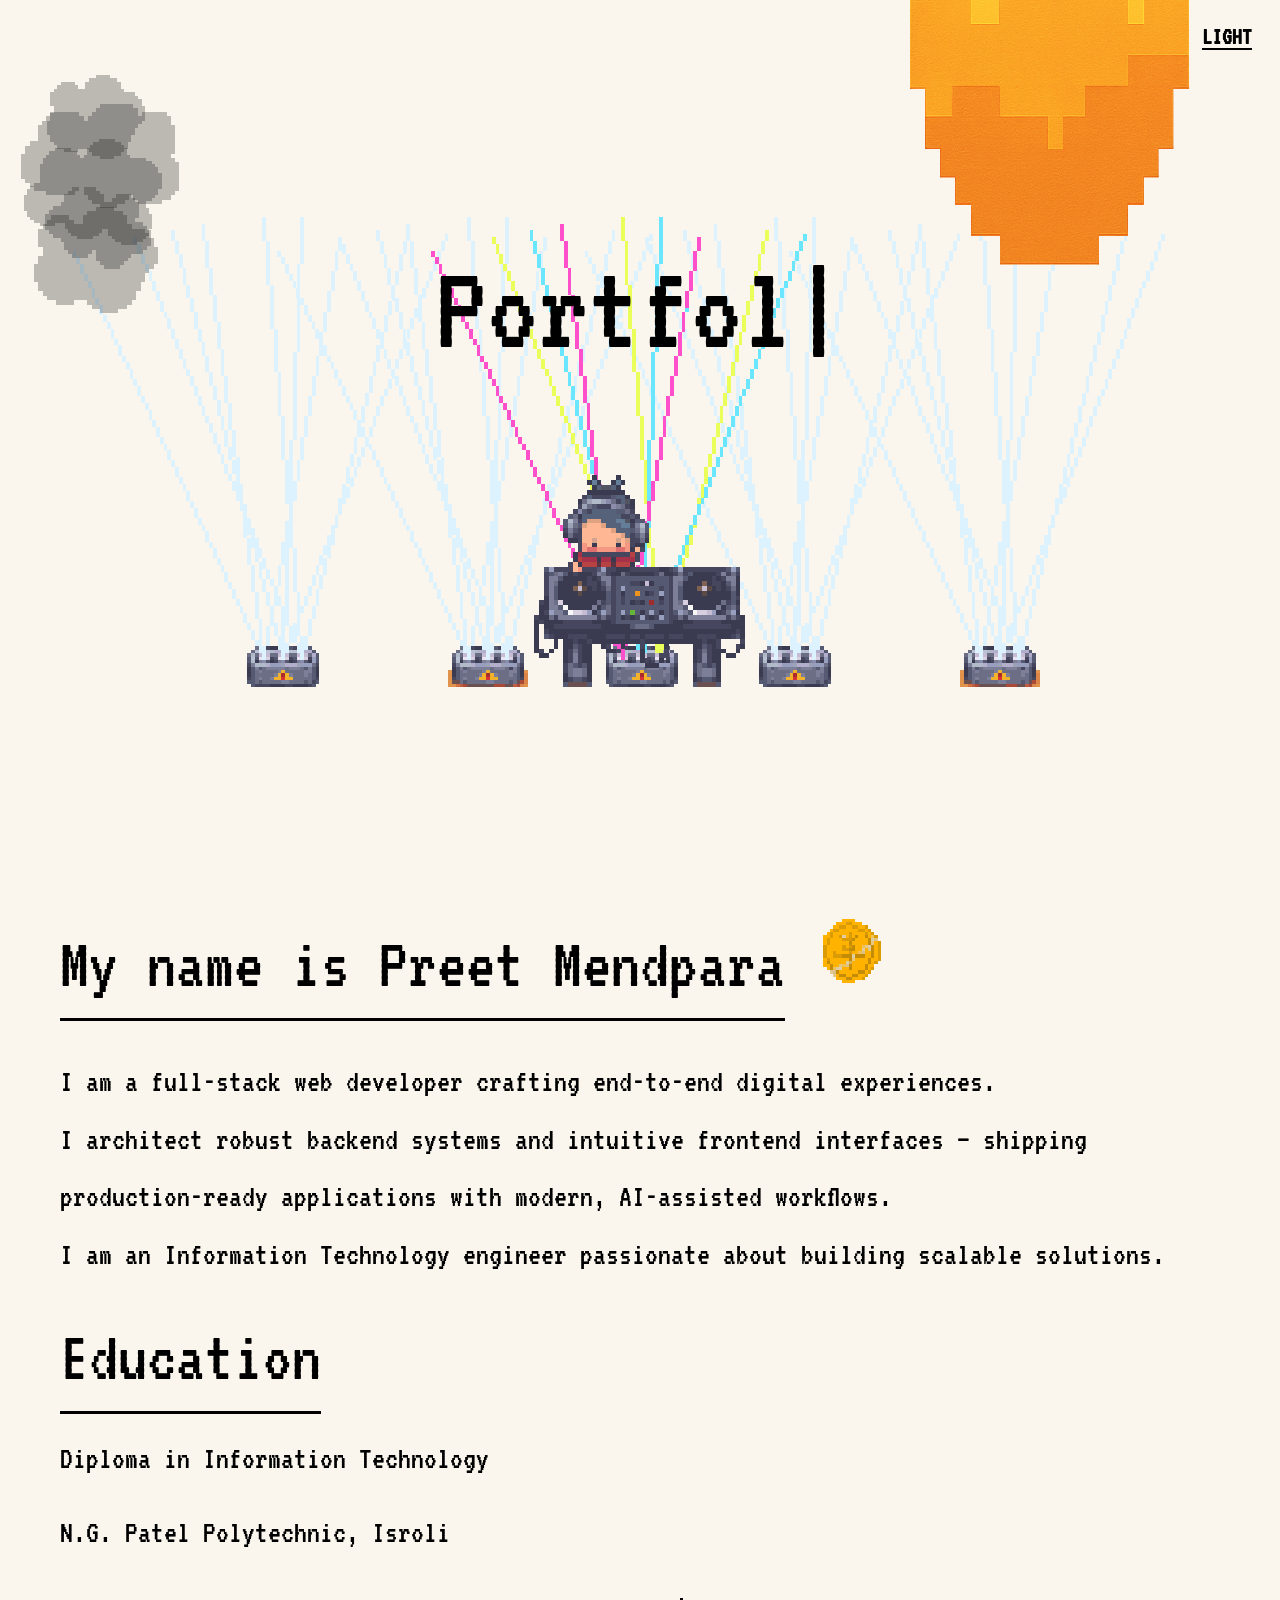
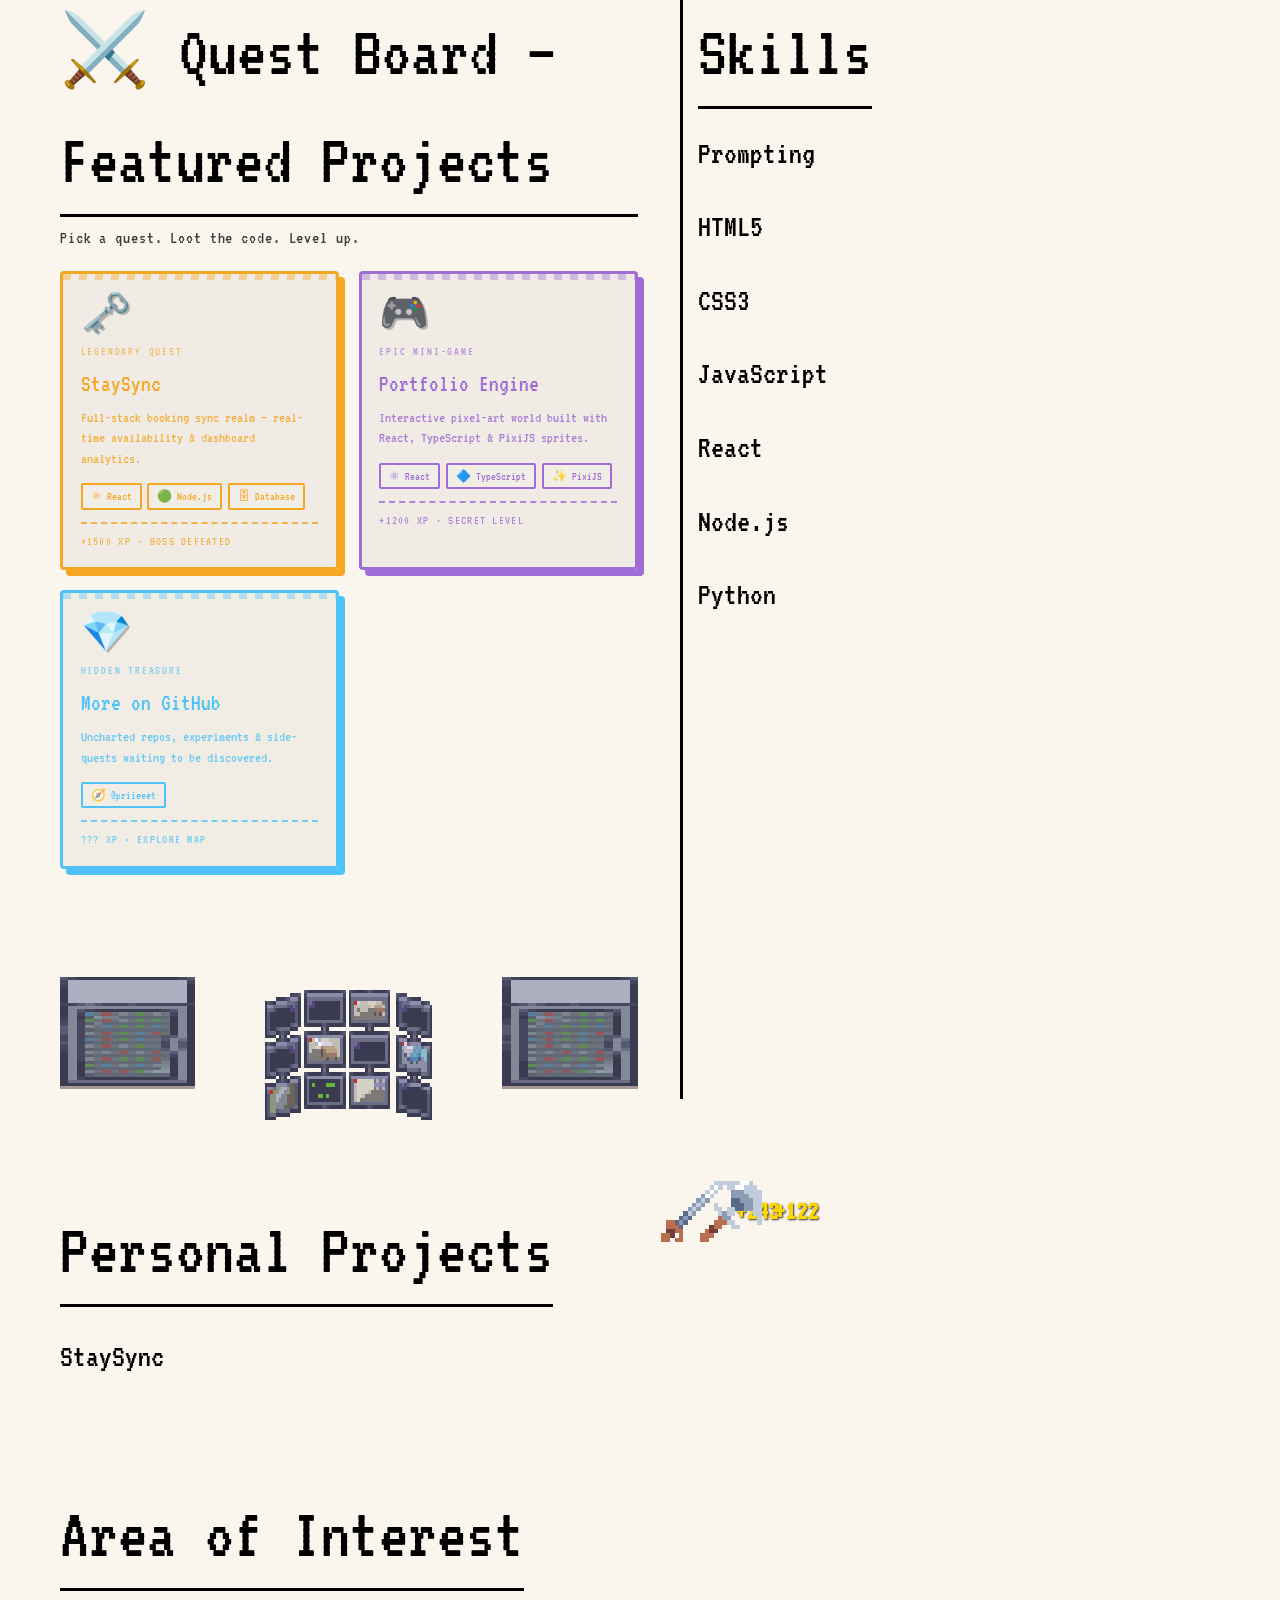
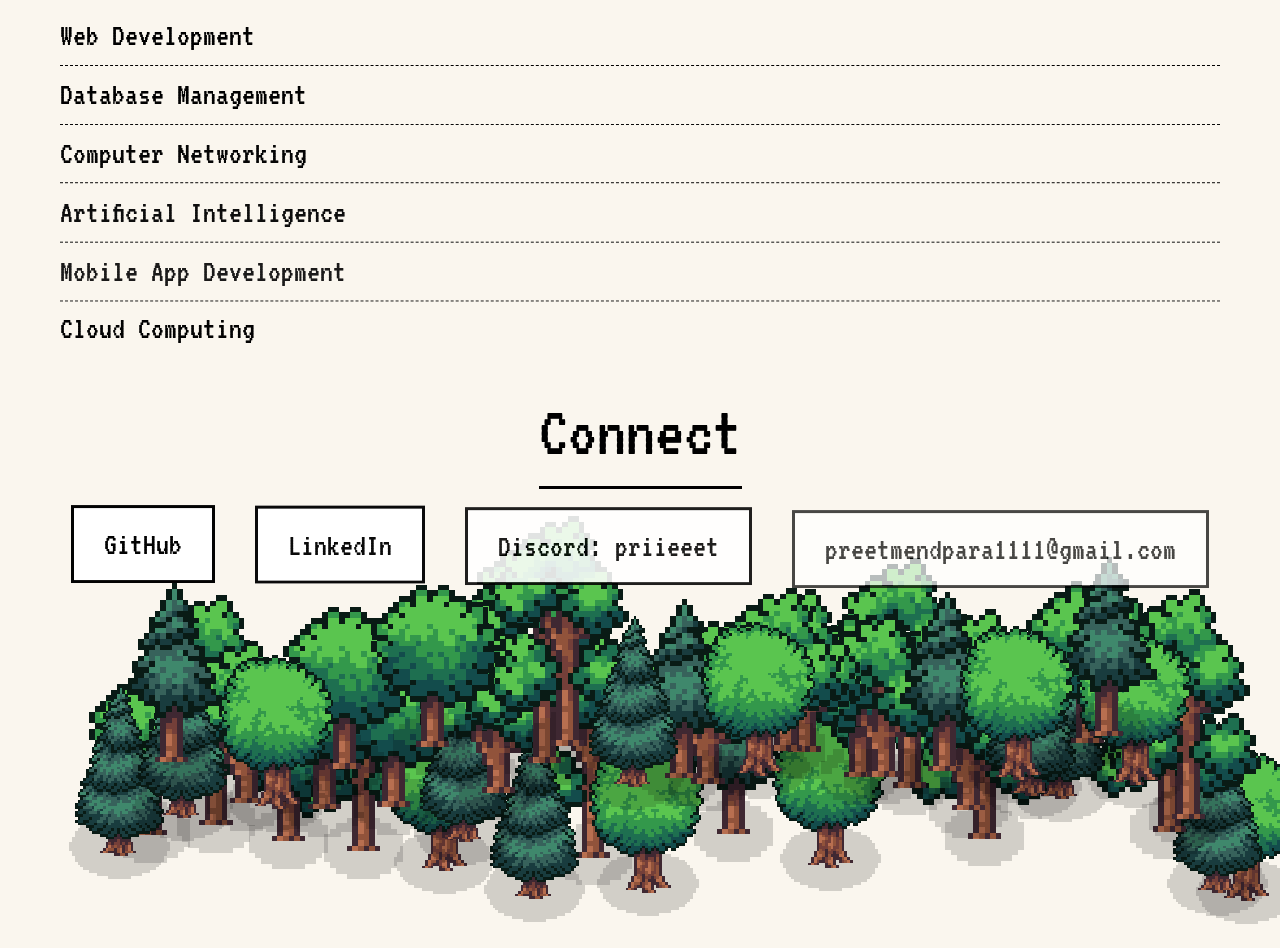
==== public/index.html @ 76cdbc07 "Restructure: move deployed site into public/, add README and .gitignore Site files move to public/ s" ====
<!doctype html>
<html lang="en">
  <head>
    <meta charset="UTF-8" />
    <meta name="viewport" content="width=device-width, initial-scale=1.0" />
    <!-- Google Tag Manager -->
    <script>(function(w,d,s,l,i){w[l]=w[l]||[];w[l].push({'gtm.start':
    new Date().getTime(),event:'gtm.js'});var f=d.getElementsByTagName(s)[0],
    j=d.createElement(s),dl=l!='dataLayer'?'&l='+l:'';j.async=true;j.src=
    'https://www.googletagmanager.com/gtm.js?id='+i+dl;f.parentNode.insertBefore(j,f);
    })(window,document,'script','dataLayer','GTM-T278LCZX');</script>
    <!-- End Google Tag Manager -->
    <link rel="icon" href="/favicon.ico" sizes="any" />
    <link rel="icon" type="image/png" sizes="32x32" href="/favicon-32x32.png" />
    <link rel="icon" type="image/png" sizes="16x16" href="/favicon-16x16.png" />
    <link rel="apple-touch-icon" href="/apple-touch-icon.png" />
    <link rel="manifest" href="/site.webmanifest" />
    <meta name="theme-color" content="#0d0d10" />
    <title>Preet Mendpara — Portfolio</title>
    <meta name="description" content="Portfolio of Preet Mendpara — full-stack developer and Information Technology engineer." />
    <meta property="og:title" content="Preet Mendpara — Portfolio" />
    <meta property="og:description" content="Portfolio of Preet Mendpara — full-stack developer and Information Technology engineer." />
    <meta property="og:type" content="website" />
    <meta property="og:site_name" content="Preet Mendpara" />
    <meta property="og:url" content="https://preetmendpara.qzz.io/" />
    <meta name="twitter:card" content="summary_large_image" />
    <link rel="canonical" href="https://preetmendpara.qzz.io/" />
    <script type="application/ld+json">
    {
      "@context": "https://schema.org",
      "@type": "Person",
      "name": "Preet Mendpara",
      "url": "https://preetmendpara.qzz.io/",
      "jobTitle": "Full-Stack Developer",
      "description": "Portfolio of Preet Mendpara — full-stack developer and Information Technology engineer."
    }
    </script>
    <script type="module" crossorigin src="./assets/spa-index-BbxwJ9Tg.js"></script>
    <link rel="modulepreload" crossorigin href="./assets/Geometry-foVdG5LD.js">
    <link rel="modulepreload" crossorigin href="./assets/GCManagedHash-CzOFRGLV.js">
    <link rel="modulepreload" crossorigin href="./assets/Filter-B21CjRwF.js">
    <link rel="modulepreload" crossorigin href="./assets/RenderTargetSystem-B2AzJXBv.js">
    <link rel="modulepreload" crossorigin href="./assets/canvasUtils-BE_f9GGP.js">
    <link rel="stylesheet" crossorigin href="./assets/spa-index-B8fO9AKc.css">
    <link rel="stylesheet" href="/overrides.css?v=2">
    <script defer src="/gsap.min.js"></script>
    <script defer src="/ScrollTrigger.min.js"></script>
    <script defer src="/enhancements.js?v=1"></script>
  </head>
  <body>
    <!-- Google Tag Manager (noscript) -->
    <noscript><iframe src="https://www.googletagmanager.com/ns.html?id=GTM-T278LCZX"
    height="0" width="0" style="display:none;visibility:hidden"></iframe></noscript>
    <!-- End Google Tag Manager (noscript) -->
    <div id="root"></div>
  </body>
</html>
---- public/assets/spa-index-B8fO9AKc.css ----
*{box-sizing:border-box;margin:0;padding:0}html{scroll-behavior:smooth}:root{--bg-color:white;--text-color:black;--scale-factor:clamp(6px, min(1vw, 1.5vh), 16px);--base-size:calc(16 * var(--scale-factor))}[data-theme=dark]{--bg-color:black;--text-color:white}body{background-color:var(--bg-color);color:var(--text-color);-webkit-font-smoothing:antialiased;-moz-osx-font-smoothing:grayscale;-webkit-user-select:none;user-select:none;font-family:VT323,monospace;transition:background-color .3s,color .3s}.selectable{-webkit-user-select:text;user-select:text}.theme-container{width:calc(36 * var(--scale-factor));height:calc(36 * var(--scale-factor));z-index:1000;position:absolute;top:0;right:0;overflow:hidden}.theme-sprite-container{width:calc(36 * var(--scale-factor));height:calc(36 * var(--scale-factor));position:relative;overflow:hidden}.theme-sprite{width:calc(72 * var(--scale-factor));height:calc(72 * var(--scale-factor));top:calc(-36 * var(--scale-factor));image-rendering:pixelated;image-rendering:-moz-crisp-edges;image-rendering:crisp-edges;pointer-events:none;position:absolute;left:0}.theme-text-button{color:var(--text-color);text-underline-offset:4px;cursor:pointer;text-transform:uppercase;background:0 0;border:none;padding:5px 10px;font-family:VT323,monospace;font-size:1.5rem;font-weight:700;text-decoration:underline;position:absolute;top:20%;left:80%;transform:translate(-50%,-50%)}.App{min-height:100vh}.fade-section{opacity:0;transition:opacity 1.2s,transform 1.2s;transform:translateY(20px)}.fade-section.visible{opacity:1;transform:translateY(0)}.about-header{align-items:center;gap:1rem;margin-bottom:1rem;display:flex}.about-header h2{margin-bottom:0}.coin-animation{transform:translateY(calc(-2 * var(--scale-factor)));flex-shrink:0;display:inline-block}.coin-sprite{width:calc(8 * var(--scale-factor));height:calc(8 * var(--scale-factor));image-rendering:pixelated;image-rendering:-moz-crisp-edges;image-rendering:crisp-edges}.hero-section{flex-direction:column;justify-content:center;align-items:center;min-height:100vh;display:flex;position:relative;overflow:hidden}.clouds-container{pointer-events:none;z-index:1001;width:100%;height:30vh;position:absolute;top:0;left:0}.cloud{position:absolute}.cloud.from-left{animation:linear infinite floatCloudLeft}.cloud.from-right{animation:linear infinite floatCloudRight}@keyframes floatCloudLeft{0%{left:-200px}to{left:calc(100% + 200px)}}@keyframes floatCloudRight{0%{right:-200px}to{right:calc(100% + 200px)}}.cloud-sprite{width:calc(15 * var(--scale-factor));opacity:.7;height:auto;image-rendering:pixelated;image-rendering:-moz-crisp-edges;image-rendering:crisp-edges}[data-theme=dark] .cloud-sprite{opacity:.9}.birds-container{pointer-events:none;z-index:1000;width:100%;height:15vh;position:absolute;top:0;left:0}.bird{width:calc(4.8 * var(--scale-factor));height:calc(4.8 * var(--scale-factor));image-rendering:pixelated;image-rendering:-moz-crisp-edges;image-rendering:crisp-edges;animation-fill-mode:forwards;position:absolute}.bird.from-left{animation:linear forwards flyBirdLeft}.bird.from-right{animation:linear forwards flyBirdRight}.bird.hovering{animation:linear hoverBird!important}@keyframes flyBirdLeft{0%{left:-60px}to{left:calc(100% + 60px)}}@keyframes flyBirdRight{0%{left:calc(100% + 60px)}to{left:-60px}}@keyframes hoverBird{0%{left:-60px}40%{left:45%}60%{left:45%}to{left:calc(100% + 60px)}}h1{text-align:center;z-index:2;min-height:1.2em;padding:0 20px;font-size:clamp(3rem,10vw,10rem);font-weight:400;position:relative}.cursor{font-weight:400;animation:1s infinite blink;display:inline-block}@keyframes blink{0%,50%{opacity:1}51%,to{opacity:0}}.loading-dots{animation:1.5s ease-in-out infinite pulse;display:inline-block}@keyframes pulse{50%{opacity:.5}}@media (width<=768px){h1{font-size:clamp(2.5rem,12vw,6rem)}}@media (width<=480px){h1{font-size:clamp(2rem,15vw,4rem)}}.content-container{justify-content:space-between;width:100%;padding:10px 60px;display:flex}.about-section{text-align:left;flex:0 55%;padding-right:30px;position:relative}.about-section.standalone{width:100%;padding:10px 60px;position:relative}.about-section.standalone:after{display:none}.about-section:after{content:"";background-color:currentColor;width:3px;height:100%;position:absolute;top:0;right:-15px}.about-section h2{border-bottom:3px solid;margin-bottom:1rem;padding-bottom:0;font-size:clamp(3rem,6vw,4.5rem);font-weight:400;display:inline-block}.about-section p{margin-bottom:1rem;font-size:clamp(1.5rem,3vw,2rem);line-height:1.8}.about-section p:last-child{margin-bottom:0}.about-content{align-items:flex-start;gap:.5rem;display:flex}.about-text{flex:1}.skills-section{text-align:left;flex:0 50%;padding-left:30px}.skills-section h2{border-bottom:3px solid;margin-bottom:1rem;padding-bottom:0;font-size:clamp(3rem,6vw,4.5rem);font-weight:400;display:inline-block}.skills-section ul{padding:0;list-style:none}.skills-section li{margin-bottom:1rem;font-size:clamp(1.5rem,3vw,2rem);line-height:1.8}.education-section{text-align:left;width:100%;padding:10px 60px}.education-section h2{border-bottom:3px solid;margin-bottom:1rem;padding-bottom:0;font-size:clamp(3rem,6vw,4.5rem);font-weight:400;display:inline-block}.education-section ul{padding:0;list-style:none}.education-section li{margin-bottom:1rem;font-size:clamp(1.5rem,3vw,2rem);line-height:1.8}.experience-section{text-align:left;flex:0 55%;padding-right:30px;position:relative}.experience-section:after{content:"";background-color:currentColor;width:3px;height:100%;position:absolute;top:0;right:-15px}.experience-section h2{border-bottom:3px solid;margin-bottom:1rem;padding-bottom:0;font-size:clamp(3rem,6vw,4.5rem);font-weight:400;display:inline-block}.experience-section ul{padding:0;list-style:none}.experience-section li{margin-bottom:1rem;font-size:clamp(1.5rem,3vw,2rem);line-height:1.8}.projects-section{text-align:left;width:100%;padding:10px 60px}.projects-section.professional-work{z-index:1;padding-top:10px;position:relative}.projects-section h2{border-bottom:3px solid;margin-bottom:1rem;padding-bottom:0;font-size:clamp(3rem,6vw,4.5rem);font-weight:400;display:inline-block}.projects-header{flex-wrap:nowrap;align-items:baseline;gap:2rem;margin-bottom:1rem;display:flex}.projects-header h2{white-space:nowrap;flex-shrink:0;margin-bottom:0}.floating-exp-container{width:calc(15 * var(--scale-factor));height:calc(12 * var(--scale-factor));transform:translateY(calc(-2 * var(--scale-factor)));flex-shrink:1;position:relative}.floating-exp-item{pointer-events:none;align-items:center;gap:.5rem;animation:2s ease-out floatUp;display:flex;position:absolute}@keyframes floatUp{0%{opacity:1;transform:translateY(0)}to{opacity:0;transform:translateY(calc(-8 * var(--scale-factor)))}}.exp-sprite{width:calc(5.5 * var(--scale-factor));height:calc(5.5 * var(--scale-factor));image-rendering:pixelated;image-rendering:-moz-crisp-edges;image-rendering:crisp-edges}.exp-value{font-size:calc(2.2 * var(--scale-factor));color:gold;text-shadow:1px 1px 2px #000c;font-weight:700}.projects-section ul{padding:0;list-style:none}.projects-section li{border-bottom:1px dashed;margin-bottom:0;padding:0;font-size:clamp(1.5rem,3vw,2rem);line-height:1.8;position:relative;overflow:hidden}.projects-section li a,.projects-section li .no-link{color:inherit;z-index:1;width:100%;padding:.3rem 35px .3rem 0;text-decoration:none;transition:all .3s;display:block;position:relative}.projects-section li a .project-text{z-index:2;position:relative}.projects-section li a .char,.projects-section li .no-link .char{color:inherit;transition:color .15s;transition-delay:var(--unhover-delay);display:inline-block}.projects-section li:has(a):before{content:"";z-index:0;background-color:#000;width:100%;height:100%;transition:left .3s;position:absolute;top:0;left:-100%}.projects-section li:has(a):hover:before{left:0}.projects-section li:has(a):hover a .char{color:#fff;transition-delay:var(--hover-delay)}.projects-section li .no-link{cursor:default;opacity:.8;font-size:inherit}.projects-section li .no-link .project-text,.projects-section li .no-link .project-text .char{font-size:inherit}.projects-section li:after{content:">";opacity:0;pointer-events:none;z-index:3;transition:opacity .2s,right .2s;position:absolute;top:50%;right:0;transform:translateY(-50%)}.projects-section li:has(a):hover:after{opacity:1;color:#fff;transition-delay:.3s;right:10px}.projects-section li:last-child{border-bottom:none}[data-theme=dark] .projects-section li:has(a):before{background-color:#fff}[data-theme=dark] .projects-section li:has(a):hover a .char{color:#000;transition-delay:var(--hover-delay)}[data-theme=dark] .projects-section li:has(a):hover:after{color:#000;transition-delay:.3s}.connect-section{text-align:center;width:100%;padding:10px 60px 160px;position:relative}.connect-section>h2,.connect-section>.connect-links{z-index:1;position:relative}.connect-section h2{border-bottom:3px solid;margin-bottom:1rem;padding-bottom:0;font-size:clamp(3rem,6vw,4.5rem);font-weight:400;display:inline-block}.connect-links{flex-wrap:wrap;justify-content:center;gap:40px;display:flex}.connect-link{color:inherit;background:var(--bg-color);z-index:1;border:3px solid;padding:12px 30px;font-size:clamp(1.5rem,3vw,2rem);font-weight:500;text-decoration:none;transition:all .3s;display:inline-block;position:relative;overflow:hidden}.connect-link span{z-index:2;transition:color .3s;position:relative}.connect-link:before{content:"";z-index:-1;background-color:currentColor;width:100%;height:100%;transition:top .3s;position:absolute;top:100%;left:0}.connect-link:hover:before{top:0}.connect-link:hover{transform:translateY(-2px);box-shadow:0 5px 15px #0000004d}[data-theme=light] .connect-link:hover span{color:#fff}[data-theme=dark] .connect-link:hover span{color:#000}[data-theme=dark] .connect-link:hover{box-shadow:0 5px 15px #fff3}[data-theme=dark] .about-section,[data-theme=dark] .skills-section,[data-theme=dark] .education-section,[data-theme=dark] .experience-section,[data-theme=dark] .projects-section,[data-theme=dark] .connect-section{color:#fff}.worms-section{width:100%;height:70px;margin:0;position:relative;overflow:hidden}.worms-container{width:100%;height:100%;position:absolute;top:0;left:0}.worm{width:calc(6.4 * var(--scale-factor));height:calc(6.4 * var(--scale-factor));image-rendering:pixelated;image-rendering:-moz-crisp-edges;image-rendering:crisp-edges;animation-fill-mode:forwards;position:absolute;bottom:0}.worm.from-left{animation:linear forwards crawlWormLeft}.worm.from-right{animation:linear forwards crawlWormRight}@keyframes crawlWormLeft{0%{left:calc(-10 * var(--scale-factor))}to{left:calc(100% + 10 * var(--scale-factor))}}@keyframes crawlWormRight{0%{left:calc(100% + 10 * var(--scale-factor))}to{left:calc(-10 * var(--scale-factor))}}.servers-container{justify-content:center;align-items:flex-end;gap:4rem;width:100%;height:150px;margin-top:5rem;display:flex;position:relative}.server{width:calc(12 * var(--scale-factor));height:calc(12 * var(--scale-factor));image-rendering:pixelated;image-rendering:-moz-crisp-edges;image-rendering:crisp-edges}.server-center{width:calc(14 * var(--scale-factor));height:calc(14 * var(--scale-factor));margin-bottom:calc(-2 * var(--scale-factor))}.forest-container{bottom:calc(-16 * var(--scale-factor));width:100%;height:calc(50 * var(--scale-factor));pointer-events:none;z-index:0;position:absolute;left:0;overflow:hidden}.forest-tree{width:calc(14 * var(--scale-factor));height:auto;image-rendering:pixelated;image-rendering:-moz-crisp-edges;image-rendering:crisp-edges;transform-origin:bottom;animation:4s ease-in-out infinite sway;position:absolute;bottom:0}@keyframes sway{0%,to{transform:rotate(-1deg) translateX(0) var(--tree-scale)}50%{transform:rotate(1deg) translateX(2px) var(--tree-scale)}}.modal-overlay{z-index:1000;background-color:#000000d9;justify-content:center;align-items:center;display:flex;position:fixed;inset:0}.modal-content{background-color:var(--bg-color);border:3px solid var(--text-color);max-width:90vw;max-height:90vh;animation:.3s slideIn;position:relative;box-shadow:8px 8px #0006}[data-theme=dark] .modal-content{box-shadow:8px 8px #ffffff1a}@keyframes slideIn{0%{opacity:0;transform:translateY(-30px)}to{opacity:1;transform:translateY(0)}}.modal-header{border-bottom:3px solid var(--text-color);justify-content:space-between;align-items:center;padding:10px 14px;display:flex}.modal-title{font-family:VT323,monospace;font-size:clamp(1rem,2.5vw,1.5rem);font-weight:400}.modal-close{border:2px solid var(--text-color);cursor:pointer;color:var(--text-color);background:0 0;padding:4px 10px;font-family:VT323,monospace;font-size:clamp(.8rem,1.5vw,1rem);line-height:1;transition:all .2s}.modal-close:hover{background-color:var(--text-color);color:var(--bg-color)}.video-container{width:80vw;max-width:1000px;height:45vw;max-height:562px;position:relative}.video-container iframe,.video-container video{border:none;width:100%;height:100%;display:block}.trailer-video{object-fit:contain;background-color:#000}.modal-footer{border-top:3px solid var(--text-color);align-items:center;gap:16px;padding:10px 14px;display:flex}.modal-link{color:var(--text-color);border:2px solid var(--text-color);padding:4px 14px;font-family:VT323,monospace;font-size:clamp(.85rem,1.5vw,1rem);text-decoration:none;transition:all .2s}.modal-link:hover{background-color:var(--text-color);color:var(--bg-color)}.game-modal-content{flex-direction:column;max-width:90vw;max-height:90vh;display:flex}.game-container{aspect-ratio:16/9;background-color:#242424;width:70vw;max-width:900px;max-height:70vh;position:relative}.game-container:fullscreen{width:100vw;max-width:none;height:100vh;max-height:none}.game-iframe{background-color:#242424;border:none;width:100%;height:100%;display:block}.fullscreen-btn{cursor:pointer;background:0 0;margin-left:auto;font-family:VT323,monospace}@media (width<=768px){.game-container{width:88vw;max-width:none}}@media (width<=480px){.game-container{aspect-ratio:4/3;width:92vw}}@media (width<=968px){:root{--scale-factor:clamp(5px, min(1vw, 1.5vh), 12px)}.theme-text-button{padding:4px 8px;font-size:1.2rem}.floating-exp-container{width:calc(12 * var(--scale-factor));height:calc(10 * var(--scale-factor))}.about-content{flex-direction:column;gap:2rem}.content-container{flex-direction:column;gap:40px;padding:10px 40px}.about-section,.skills-section,.experience-section{padding-left:0;padding-right:0}.about-section.standalone{padding:10px 40px}.about-section:after,.experience-section:after{display:none}.education-section,.projects-section{padding:10px 40px}.connect-section{padding:10px 40px 120px}.about-section h2,.skills-section h2,.education-section h2,.experience-section h2,.projects-section h2,.connect-section h2{margin-bottom:1rem}.connect-links{gap:20px}.servers-container{gap:2rem;margin-top:.5rem}}@media (width<=480px){.theme-text-button{padding:3px 6px;font-size:1rem}.content-container{gap:30px;padding:20px}.about-section.standalone,.education-section,.projects-section{padding:10px 20px}.connect-section{padding:10px 20px 100px}.skills-section li{margin-bottom:.8rem}.connect-links{gap:15px}.connect-link{padding:8px 16px;font-size:clamp(1.2rem,3vw,1.5rem)}.servers-container{gap:1.5rem;margin-top:0}}.dj-animation-container,.sprite-animation-container{width:100%;height:calc(22 * var(--scale-factor));justify-content:center;align-items:flex-end;display:flex;position:relative}.dj-sprite{width:calc(18 * var(--scale-factor));height:calc(18 * var(--scale-factor));bottom:calc(0 * var(--scale-factor));image-rendering:pixelated;image-rendering:-moz-crisp-edges;image-rendering:crisp-edges;z-index:2;position:absolute;left:50%;transform:translate(-50%)}.dj-laser{width:calc(38 * var(--scale-factor));height:calc(38 * var(--scale-factor));bottom:calc(0 * var(--scale-factor));image-rendering:pixelated;image-rendering:-moz-crisp-edges;image-rendering:crisp-edges;position:absolute}.laser-behind{z-index:1;left:50%;transform:translate(-50%)}.laser-near-left{transform:translateX(calc(-50% - 12 * var(--scale-factor)));left:50%}.laser-near-right{transform:translateX(calc(-50% + 12 * var(--scale-factor)));left:50%}.laser-far-left{transform:translateX(calc(-50% - 28 * var(--scale-factor)));left:50%}.laser-far-right{transform:translateX(calc(-50% + 28 * var(--scale-factor)));left:50%}@media (width<=480px){:root{--scale-factor:clamp(4px, min(1vw, 1.5vh), 8px)}.projects-header{gap:.8rem}.projects-header h2{font-size:clamp(1.8rem,5vw,2.5rem)!important}.floating-exp-container{width:calc(8 * var(--scale-factor));height:calc(6 * var(--scale-factor));transform:translateY(calc(-1 * var(--scale-factor)))}.exp-sprite{width:calc(3.2 * var(--scale-factor));height:calc(3.2 * var(--scale-factor))}.exp-value{font-size:calc(1.4 * var(--scale-factor))}.floating-exp-item{gap:.2rem}}.quest-board .quest-sub{opacity:.75;letter-spacing:.05em;margin:-.5rem 0 1.25rem;font-size:1.1rem}.quest-grid{grid-template-columns:repeat(auto-fit,minmax(260px,1fr));gap:1.25rem;margin-bottom:1.5rem;display:grid}.quest-card{color:inherit;image-rendering:pixelated;background:#0000000a;border:3px solid;border-radius:4px;padding:1.25rem 1.1rem 1rem;text-decoration:none;transition:transform .15s,box-shadow .15s;display:block;position:relative;overflow:hidden;box-shadow:6px 6px}.quest-card:before{content:"";opacity:.4;background:repeating-linear-gradient(90deg,currentColor 0 8px,#0000 8px 16px);height:6px;position:absolute;top:0;left:0;right:0}.quest-card:hover{transform:translate(-3px,-3px);box-shadow:9px 9px}.quest-card:active{transform:translate(2px,2px);box-shadow:3px 3px}.quest-icon{filter:drop-shadow(2px 2px #00000040);margin-bottom:.5rem;font-size:2.5rem;line-height:1;animation:2.4s ease-in-out infinite quest-bob}@keyframes quest-bob{0%,to{transform:translateY(0)}50%{transform:translateY(-4px)}}.quest-rarity{letter-spacing:.15em;opacity:.7;margin-bottom:.35rem;font-size:.75rem}.quest-card h3{margin:0 0 .4rem;font-size:1.5rem}.quest-card p{opacity:.85;margin:0 0 .85rem;font-size:.95rem;line-height:1.35}.quest-tags{flex-wrap:wrap;gap:.35rem;margin-bottom:.75rem;display:flex}.quest-tags span{background:#ffffff0f;border:2px solid;border-radius:2px;padding:.15rem .5rem;font-size:.75rem}.quest-xp{letter-spacing:.1em;opacity:.8;border-top:2px dashed;padding-top:.5rem;font-size:.8rem}.quest-legendary{color:#f5a623}.quest-epic{color:#a06cd5}.quest-rare{color:#4fc3f7}@font-face{font-family:VT323;font-style:normal;font-display:swap;font-weight:400;src:url(./vt323-vietnamese-400-normal-D0VnvwZ9.woff2)format("woff2"),url(./vt323-vietnamese-400-normal-D_5Q7Vcv.woff)format("woff");unicode-range:U+102-103,U+110-111,U+128-129,U+168-169,U+1A0-1A1,U+1AF-1B0,U+300-301,U+303-304,U+308-309,U+323,U+329,U+1EA0-1EF9,U+20AB}@font-face{font-family:VT323;font-style:normal;font-display:swap;font-weight:400;src:url(./vt323-latin-ext-400-normal-iUdYUaX4.woff2)format("woff2"),url(./vt323-latin-ext-400-normal-DqOq58ri.woff)format("woff");unicode-range:U+100-2BA,U+2BD-2C5,U+2C7-2CC,U+2CE-2D7,U+2DD-2FF,U+304,U+308,U+329,U+1D00-1DBF,U+1E00-1E9F,U+1EF2-1EFF,U+2020,U+20A0-20AB,U+20AD-20C0,U+2113,U+2C60-2C7F,U+A720-A7FF}@font-face{font-family:VT323;font-style:normal;font-display:swap;font-weight:400;src:url(./vt323-latin-400-normal-wDgJuOC9.woff2)format("woff2"),url(./vt323-latin-400-normal-Dqn9ZSPj.woff)format("woff");unicode-range:U+??,U+131,U+152-153,U+2BB-2BC,U+2C6,U+2DA,U+2DC,U+304,U+308,U+329,U+2000-206F,U+20AC,U+2122,U+2191,U+2193,U+2212,U+2215,U+FEFF,U+FFFD}@layer properties{@supports (((-webkit-hyphens:none)) and (not (margin-trim:inline))) or ((-moz-orient:inline) and (not (color:rgb(from red r g b)))){*,:before,:after,::backdrop{--tw-translate-x:0;--tw-translate-y:0;--tw-translate-z:0;--tw-rotate-x:initial;--tw-rotate-y:initial;--tw-rotate-z:initial;--tw-skew-x:initial;--tw-skew-y:initial;--tw-space-y-reverse:0;--tw-space-x-reverse:0;--tw-border-style:solid;--tw-leading:initial;--tw-font-weight:initial;--tw-tracking:initial;--tw-ordinal:initial;--tw-slashed-zero:initial;--tw-numeric-figure:initial;--tw-numeric-spacing:initial;--tw-numeric-fraction:initial;--tw-shadow:0 0 #0000;--tw-shadow-color:initial;--tw-shadow-alpha:100%;--tw-inset-shadow:0 0 #0000;--tw-inset-shadow-color:initial;--tw-inset-shadow-alpha:100%;--tw-ring-color:initial;--tw-ring-shadow:0 0 #0000;--tw-inset-ring-color:initial;--tw-inset-ring-shadow:0 0 #0000;--tw-ring-inset:initial;--tw-ring-offset-width:0px;--tw-ring-offset-color:#fff;--tw-ring-offset-shadow:0 0 #0000;--tw-outline-style:solid;--tw-duration:initial;--tw-ease:initial;--tw-content:"";--tw-animation-delay:0s;--tw-animation-direction:normal;--tw-animation-duration:initial;--tw-animation-fill-mode:none;--tw-animation-iteration-count:1;--tw-enter-blur:0;--tw-enter-opacity:1;--tw-enter-rotate:0;--tw-enter-scale:1;--tw-enter-translate-x:0;--tw-enter-translate-y:0;--tw-exit-blur:0;--tw-exit-opacity:1;--tw-exit-rotate:0;--tw-exit-scale:1;--tw-exit-translate-x:0;--tw-exit-translate-y:0}}}@layer theme{:root,:host{--font-sans:ui-sans-serif, system-ui, sans-serif, "Apple Color Emoji", "Segoe UI Emoji", "Segoe UI Symbol", "Noto Color Emoji";--font-mono:ui-monospace, SFMono-Regular, Menlo, Monaco, Consolas, "Liberation Mono", "Courier New", monospace;--color-black:#000;--spacing:.25rem;--container-sm:24rem;--container-md:28rem;--container-lg:32rem;--text-xs:.75rem;--text-xs--line-height:calc(1 / .75);--text-sm:.875rem;--text-sm--line-height:calc(1.25 / .875);--text-base:1rem;--text-base--line-height:calc(1.5 / 1);--text-lg:1.125rem;--text-lg--line-height:calc(1.75 / 1.125);--text-xl:1.25rem;--text-xl--line-height:calc(1.75 / 1.25);--text-7xl:4.5rem;--text-7xl--line-height:1;--font-weight-normal:400;--font-weight-medium:500;--font-weight-semibold:600;--font-weight-bold:700;--tracking-tight:-.025em;--tracking-widest:.1em;--leading-relaxed:1.625;--ease-in-out:cubic-bezier(.4, 0, .2, 1);--animate-pulse:pulse 2s cubic-bezier(.4, 0, .6, 1) infinite;--aspect-video:16 / 9;--default-transition-duration:.15s;--default-transition-timing-function:cubic-bezier(.4, 0, .2, 1);--default-font-family:var(--font-sans);--default-mono-font-family:var(--font-mono);--color-background:var(--background);--color-foreground:var(--foreground);--color-border:var(--border)}}@layer base{*,:after,:before,::backdrop{box-sizing:border-box;border:0 solid;margin:0;padding:0}::file-selector-button{box-sizing:border-box;border:0 solid;margin:0;padding:0}html,:host{-webkit-text-size-adjust:100%;tab-size:4;line-height:1.5;font-family:var(--default-font-family,ui-sans-serif, system-ui, sans-serif, "Apple Color Emoji", "Segoe UI Emoji", "Segoe UI Symbol", "Noto Color Emoji");font-feature-settings:var(--default-font-feature-settings,normal);font-variation-settings:var(--default-font-variation-settings,normal);-webkit-tap-highlight-color:transparent}hr{height:0;color:inherit;border-top-width:1px}abbr:where([title]){-webkit-text-decoration:underline dotted;text-decoration:underline dotted}h1,h2,h3,h4,h5,h6{font-size:inherit;font-weight:inherit}a{color:inherit;-webkit-text-decoration:inherit;-webkit-text-decoration:inherit;-webkit-text-decoration:inherit;-webkit-text-decoration:inherit;text-decoration:inherit}b,strong{font-weight:bolder}code,kbd,samp,pre{font-family:var(--default-mono-font-family,ui-monospace, SFMono-Regular, Menlo, Monaco, Consolas, "Liberation Mono", "Courier New", monospace);font-feature-settings:var(--default-mono-font-feature-settings,normal);font-variation-settings:var(--default-mono-font-variation-settings,normal);font-size:1em}small{font-size:80%}sub,sup{vertical-align:baseline;font-size:75%;line-height:0;position:relative}sub{bottom:-.25em}sup{top:-.5em}table{text-indent:0;border-color:inherit;border-collapse:collapse}:-moz-focusring{outline:auto}progress{vertical-align:baseline}summary{display:list-item}ol,ul,menu{list-style:none}img,svg,video,canvas,audio,iframe,embed,object{vertical-align:middle;display:block}img,video{max-width:100%;height:auto}button,input,select,optgroup,textarea{font:inherit;font-feature-settings:inherit;font-variation-settings:inherit;letter-spacing:inherit;color:inherit;opacity:1;background-color:#0000;border-radius:0}::file-selector-button{font:inherit;font-feature-settings:inherit;font-variation-settings:inherit;letter-spacing:inherit;color:inherit;opacity:1;background-color:#0000;border-radius:0}:where(select:is([multiple],[size])) optgroup{font-weight:bolder}:where(select:is([multiple],[size])) optgroup option{padding-inline-start:20px}::file-selector-button{margin-inline-end:4px}::placeholder{opacity:1}@supports (not ((-webkit-appearance:-apple-pay-button))) or (contain-intrinsic-size:1px){::placeholder{color:currentColor}@supports (color:color-mix(in lab, red, red)){::placeholder{color:color-mix(in oklab, currentcolor 50%, transparent)}}}textarea{resize:vertical}::-webkit-search-decoration{-webkit-appearance:none}::-webkit-date-and-time-value{min-height:1lh;text-align:inherit}::-webkit-datetime-edit{display:inline-flex}::-webkit-datetime-edit-fields-wrapper{padding:0}::-webkit-datetime-edit{padding-block:0}::-webkit-datetime-edit-year-field{padding-block:0}::-webkit-datetime-edit-month-field{padding-block:0}::-webkit-datetime-edit-day-field{padding-block:0}::-webkit-datetime-edit-hour-field{padding-block:0}::-webkit-datetime-edit-minute-field{padding-block:0}::-webkit-datetime-edit-second-field{padding-block:0}::-webkit-datetime-edit-millisecond-field{padding-block:0}::-webkit-datetime-edit-meridiem-field{padding-block:0}::-webkit-calendar-picker-indicator{line-height:1}:-moz-ui-invalid{box-shadow:none}button,input:where([type=button],[type=reset],[type=submit]){appearance:button}::file-selector-button{appearance:button}::-webkit-inner-spin-button{height:auto}::-webkit-outer-spin-button{height:auto}[hidden]:where(:not([hidden=until-found])){display:none!important}*{border-color:var(--color-border)}body{background-color:var(--color-background);color:var(--color-foreground)}}@layer components;@layer utilities{.pointer-events-none{pointer-events:none}.invisible{visibility:hidden}.visible{visibility:visible}.sr-only{clip-path:inset(50%);white-space:nowrap;border-width:0;width:1px;height:1px;margin:-1px;padding:0;position:absolute;overflow:hidden}.absolute{position:absolute}.fixed{position:fixed}.relative{position:relative}.inset-0{inset:calc(var(--spacing) * 0)}.inset-x-0{inset-inline:calc(var(--spacing) * 0)}.inset-y-0{inset-block:calc(var(--spacing) * 0)}.start{inset-inline-start:var(--spacing)}.-top-12{top:calc(var(--spacing) * -12)}.top-0{top:calc(var(--spacing) * 0)}.top-1\.5{top:calc(var(--spacing) * 1.5)}.top-1\/2{top:50%}.top-3\.5{top:calc(var(--spacing) * 3.5)}.top-4{top:calc(var(--spacing) * 4)}.top-\[1px\]{top:1px}.top-\[50\%\]{top:50%}.top-\[60\%\]{top:60%}.top-full{top:100%}.-right-12{right:calc(var(--spacing) * -12)}.right-0{right:calc(var(--spacing) * 0)}.right-1{right:calc(var(--spacing) * 1)}.right-2{right:calc(var(--spacing) * 2)}.right-3{right:calc(var(--spacing) * 3)}.right-4{right:calc(var(--spacing) * 4)}.-bottom-12{bottom:calc(var(--spacing) * -12)}.bottom-0{bottom:calc(var(--spacing) * 0)}.-left-12{left:calc(var(--spacing) * -12)}.left-0{left:calc(var(--spacing) * 0)}.left-1\/2{left:50%}.left-2{left:calc(var(--spacing) * 2)}.left-\[50\%\]{left:50%}.z-10{z-index:10}.z-20{z-index:20}.z-50{z-index:50}.z-\[1\]{z-index:1}.-mx-1{margin-inline:calc(var(--spacing) * -1)}.mx-2{margin-inline:calc(var(--spacing) * 2)}.mx-3\.5{margin-inline:calc(var(--spacing) * 3.5)}.mx-auto{margin-inline:auto}.my-0\.5{margin-block:calc(var(--spacing) * .5)}.my-1{margin-block:calc(var(--spacing) * 1)}.-mt-4{margin-top:calc(var(--spacing) * -4)}.mt-1\.5{margin-top:calc(var(--spacing) * 1.5)}.mt-2{margin-top:calc(var(--spacing) * 2)}.mt-4{margin-top:calc(var(--spacing) * 4)}.mt-6{margin-top:calc(var(--spacing) * 6)}.mt-24{margin-top:calc(var(--spacing) * 24)}.mt-auto{margin-top:auto}.mr-2{margin-right:calc(var(--spacing) * 2)}.mb-1{margin-bottom:calc(var(--spacing) * 1)}.-ml-4{margin-left:calc(var(--spacing) * -4)}.ml-1{margin-left:calc(var(--spacing) * 1)}.ml-auto{margin-left:auto}.block{display:block}.flex{display:flex}.grid{display:grid}.hidden{display:none}.inline-flex{display:inline-flex}.table{display:table}.aspect-square{aspect-ratio:1}.aspect-video{aspect-ratio:var(--aspect-video)}.size-\(--cell-size\){width:var(--cell-size);height:var(--cell-size)}.size-4{width:calc(var(--spacing) * 4);height:calc(var(--spacing) * 4)}.h-\(--cell-size\){height:var(--cell-size)}.h-1\.5{height:calc(var(--spacing) * 1.5)}.h-2{height:calc(var(--spacing) * 2)}.h-2\.5{height:calc(var(--spacing) * 2.5)}.h-3{height:calc(var(--spacing) * 3)}.h-3\.5{height:calc(var(--spacing) * 3.5)}.h-4{height:calc(var(--spacing) * 4)}.h-5{height:calc(var(--spacing) * 5)}.h-7{height:calc(var(--spacing) * 7)}.h-8{height:calc(var(--spacing) * 8)}.h-9{height:calc(var(--spacing) * 9)}.h-10{height:calc(var(--spacing) * 10)}.h-12{height:calc(var(--spacing) * 12)}.h-\[1px\]{height:1px}.h-\[var\(--radix-navigation-menu-viewport-height\)\]{height:var(--radix-navigation-menu-viewport-height)}.h-\[var\(--radix-select-trigger-height\)\]{height:var(--radix-select-trigger-height)}.h-auto{height:auto}.h-full{height:100%}.h-px{height:1px}.h-svh{height:100svh}.max-h-\(--radix-context-menu-content-available-height\){max-height:var(--radix-context-menu-content-available-height)}.max-h-\(--radix-select-content-available-height\){max-height:var(--radix-select-content-available-height)}.max-h-\[300px\]{max-height:300px}.max-h-\[var\(--radix-dropdown-menu-content-available-height\)\]{max-height:var(--radix-dropdown-menu-content-available-height)}.min-h-0{min-height:calc(var(--spacing) * 0)}.min-h-\[60px\]{min-height:60px}.min-h-screen{min-height:100vh}.min-h-svh{min-height:100svh}.w-\(--cell-size\){width:var(--cell-size)}.w-\(--sidebar-width\){width:var(--sidebar-width)}.w-0{width:calc(var(--spacing) * 0)}.w-1{width:calc(var(--spacing) * 1)}.w-2{width:calc(var(--spacing) * 2)}.w-2\.5{width:calc(var(--spacing) * 2.5)}.w-3{width:calc(var(--spacing) * 3)}.w-3\.5{width:calc(var(--spacing) * 3.5)}.w-3\/4{width:75%}.w-4{width:calc(var(--spacing) * 4)}.w-5{width:calc(var(--spacing) * 5)}.w-7{width:calc(var(--spacing) * 7)}.w-8{width:calc(var(--spacing) * 8)}.w-9{width:calc(var(--spacing) * 9)}.w-10{width:calc(var(--spacing) * 10)}.w-64{width:calc(var(--spacing) * 64)}.w-72{width:calc(var(--spacing) * 72)}.w-\[1px\]{width:1px}.w-\[100px\]{width:100px}.w-auto{width:auto}.w-fit{width:fit-content}.w-full{width:100%}.w-max{width:max-content}.w-px{width:1px}.max-w-\(--skeleton-width\){max-width:var(--skeleton-width)}.max-w-lg{max-width:var(--container-lg)}.max-w-max{max-width:max-content}.max-w-md{max-width:var(--container-md)}.min-w-\(--cell-size\){min-width:var(--cell-size)}.min-w-0{min-width:calc(var(--spacing) * 0)}.min-w-5{min-width:calc(var(--spacing) * 5)}.min-w-8{min-width:calc(var(--spacing) * 8)}.min-w-9{min-width:calc(var(--spacing) * 9)}.min-w-10{min-width:calc(var(--spacing) * 10)}.min-w-\[8rem\]{min-width:8rem}.min-w-\[12rem\]{min-width:12rem}.min-w-\[var\(--radix-select-trigger-width\)\]{min-width:var(--radix-select-trigger-width)}.flex-1{flex:1}.shrink-0{flex-shrink:0}.grow{flex-grow:1}.grow-0{flex-grow:0}.basis-full{flex-basis:100%}.caption-bottom{caption-side:bottom}.border-collapse{border-collapse:collapse}.origin-\(--radix-context-menu-content-transform-origin\){transform-origin:var(--radix-context-menu-content-transform-origin)}.origin-\(--radix-dropdown-menu-content-transform-origin\){transform-origin:var(--radix-dropdown-menu-content-transform-origin)}.origin-\(--radix-hover-card-content-transform-origin\){transform-origin:var(--radix-hover-card-content-transform-origin)}.origin-\(--radix-menubar-content-transform-origin\){transform-origin:var(--radix-menubar-content-transform-origin)}.origin-\(--radix-popover-content-transform-origin\){transform-origin:var(--radix-popover-content-transform-origin)}.origin-\(--radix-select-content-transform-origin\){transform-origin:var(--radix-select-content-transform-origin)}.origin-\(--radix-tooltip-content-transform-origin\){transform-origin:var(--radix-tooltip-content-transform-origin)}.-translate-x-1\/2{--tw-translate-x:calc(calc(1 / 2 * 100%) * -1);translate:var(--tw-translate-x) var(--tw-translate-y)}.-translate-x-px{--tw-translate-x:-1px;translate:var(--tw-translate-x) var(--tw-translate-y)}.translate-x-\[-50\%\]{--tw-translate-x:-50%;translate:var(--tw-translate-x) var(--tw-translate-y)}.translate-x-px{--tw-translate-x:1px;translate:var(--tw-translate-x) var(--tw-translate-y)}.-translate-y-1\/2{--tw-translate-y:calc(calc(1 / 2 * 100%) * -1);translate:var(--tw-translate-x) var(--tw-translate-y)}.translate-y-\[-50\%\]{--tw-translate-y:-50%;translate:var(--tw-translate-x) var(--tw-translate-y)}.rotate-45{rotate:45deg}.rotate-90{rotate:90deg}.transform{transform:var(--tw-rotate-x,) var(--tw-rotate-y,) var(--tw-rotate-z,) var(--tw-skew-x,) var(--tw-skew-y,)}.animate-caret-blink{animation:1.25s ease-out infinite caret-blink}.animate-in{animation:enter var(--tw-animation-duration,var(--tw-duration,.15s))var(--tw-ease,ease)var(--tw-animation-delay,0s)var(--tw-animation-iteration-count,1)var(--tw-animation-direction,normal)var(--tw-animation-fill-mode,none)}.animate-pulse{animation:var(--animate-pulse)}.cursor-default{cursor:default}.cursor-pointer{cursor:pointer}.touch-none{touch-action:none}.resize{resize:both}.list-none{list-style-type:none}.flex-col{flex-direction:column}.flex-col-reverse{flex-direction:column-reverse}.flex-row{flex-direction:row}.flex-wrap{flex-wrap:wrap}.place-content-center{place-content:center}.items-center{align-items:center}.items-end{align-items:flex-end}.items-start{align-items:flex-start}.items-stretch{align-items:stretch}.justify-between{justify-content:space-between}.justify-center{justify-content:center}.gap-1{gap:calc(var(--spacing) * 1)}.gap-1\.5{gap:calc(var(--spacing) * 1.5)}.gap-2{gap:calc(var(--spacing) * 2)}.gap-4{gap:calc(var(--spacing) * 4)}:where(.space-y-1\.5>:not(:last-child)){--tw-space-y-reverse:0;margin-block-start:calc(calc(var(--spacing) * 1.5) * var(--tw-space-y-reverse));margin-block-end:calc(calc(var(--spacing) * 1.5) * calc(1 - var(--tw-space-y-reverse)))}:where(.space-y-2>:not(:last-child)){--tw-space-y-reverse:0;margin-block-start:calc(calc(var(--spacing) * 2) * var(--tw-space-y-reverse));margin-block-end:calc(calc(var(--spacing) * 2) * calc(1 - var(--tw-space-y-reverse)))}:where(.space-x-1>:not(:last-child)){--tw-space-x-reverse:0;margin-inline-start:calc(calc(var(--spacing) * 1) * var(--tw-space-x-reverse));margin-inline-end:calc(calc(var(--spacing) * 1) * calc(1 - var(--tw-space-x-reverse)))}.overflow-auto{overflow:auto}.overflow-hidden{overflow:hidden}.overflow-x-hidden{overflow-x:hidden}.overflow-y-auto{overflow-y:auto}.rounded-\[2px\]{border-radius:2px}.rounded-\[inherit\]{border-radius:inherit}.rounded-full{border-radius:3.40282e38px}.rounded-lg{border-radius:var(--radius)}.rounded-md{border-radius:calc(var(--radius) - 2px)}.rounded-none{border-radius:0}.rounded-sm{border-radius:calc(var(--radius) - 4px)}.rounded-xl{border-radius:calc(var(--radius) + 4px)}.rounded-t-\[10px\]{border-top-left-radius:10px;border-top-right-radius:10px}.rounded-l-md{border-top-left-radius:calc(var(--radius) - 2px);border-bottom-left-radius:calc(var(--radius) - 2px)}.rounded-tl-sm{border-top-left-radius:calc(var(--radius) - 4px)}.rounded-r-md{border-top-right-radius:calc(var(--radius) - 2px);border-bottom-right-radius:calc(var(--radius) - 2px)}.border{border-style:var(--tw-border-style);border-width:1px}.border-2{border-style:var(--tw-border-style);border-width:2px}.border-\[1\.5px\]{border-style:var(--tw-border-style);border-width:1.5px}.border-y{border-block-style:var(--tw-border-style);border-block-width:1px}.border-t{border-top-style:var(--tw-border-style);border-top-width:1px}.border-r{border-right-style:var(--tw-border-style);border-right-width:1px}.border-b{border-bottom-style:var(--tw-border-style);border-bottom-width:1px}.border-l{border-left-style:var(--tw-border-style);border-left-width:1px}.border-dashed{--tw-border-style:dashed;border-style:dashed}.border-\(--color-border\){border-color:var(--color-border)}.border-border\/50{border-color:var(--border)}@supports (color:color-mix(in lab, red, red)){.border-border\/50{border-color:color-mix(in oklab, var(--border) 50%, transparent)}}.border-destructive\/50{border-color:var(--destructive)}@supports (color:color-mix(in lab, red, red)){.border-destructive\/50{border-color:color-mix(in oklab, var(--destructive) 50%, transparent)}}.border-input{border-color:var(--input)}.border-primary,.border-primary\/50{border-color:var(--primary)}@supports (color:color-mix(in lab, red, red)){.border-primary\/50{border-color:color-mix(in oklab, var(--primary) 50%, transparent)}}.border-sidebar-border{border-color:var(--sidebar-border)}.border-transparent{border-color:#0000}.border-t-transparent{border-top-color:#0000}.border-l-transparent{border-left-color:#0000}.bg-\(--color-bg\){background-color:var(--color-bg)}.bg-accent{background-color:var(--accent)}.bg-background{background-color:var(--background)}.bg-black\/80{background-color:#000c}@supports (color:color-mix(in lab, red, red)){.bg-black\/80{background-color:color-mix(in oklab, var(--color-black) 80%, transparent)}}.bg-border{background-color:var(--border)}.bg-card{background-color:var(--card)}.bg-destructive{background-color:var(--destructive)}.bg-foreground{background-color:var(--foreground)}.bg-muted,.bg-muted\/50{background-color:var(--muted)}@supports (color:color-mix(in lab, red, red)){.bg-muted\/50{background-color:color-mix(in oklab, var(--muted) 50%, transparent)}}.bg-popover{background-color:var(--popover)}.bg-primary,.bg-primary\/10{background-color:var(--primary)}@supports (color:color-mix(in lab, red, red)){.bg-primary\/10{background-color:color-mix(in oklab, var(--primary) 10%, transparent)}}.bg-primary\/20{background-color:var(--primary)}@supports (color:color-mix(in lab, red, red)){.bg-primary\/20{background-color:color-mix(in oklab, var(--primary) 20%, transparent)}}.bg-secondary{background-color:var(--secondary)}.bg-sidebar{background-color:var(--sidebar)}.bg-sidebar-border{background-color:var(--sidebar-border)}.bg-transparent{background-color:#0000}.fill-current{fill:currentColor}.fill-primary{fill:var(--primary)}.p-0{padding:calc(var(--spacing) * 0)}.p-1{padding:calc(var(--spacing) * 1)}.p-2{padding:calc(var(--spacing) * 2)}.p-3{padding:calc(var(--spacing) * 3)}.p-4{padding:calc(var(--spacing) * 4)}.p-6{padding:calc(var(--spacing) * 6)}.p-\[1px\]{padding:1px}.px-\(--cell-size\){padding-inline:var(--cell-size)}.px-1{padding-inline:calc(var(--spacing) * 1)}.px-1\.5{padding-inline:calc(var(--spacing) * 1.5)}.px-2{padding-inline:calc(var(--spacing) * 2)}.px-2\.5{padding-inline:calc(var(--spacing) * 2.5)}.px-3{padding-inline:calc(var(--spacing) * 3)}.px-4{padding-inline:calc(var(--spacing) * 4)}.px-8{padding-inline:calc(var(--spacing) * 8)}.py-0\.5{padding-block:calc(var(--spacing) * .5)}.py-1{padding-block:calc(var(--spacing) * 1)}.py-1\.5{padding-block:calc(var(--spacing) * 1.5)}.py-2{padding-block:calc(var(--spacing) * 2)}.py-3{padding-block:calc(var(--spacing) * 3)}.py-4{padding-block:calc(var(--spacing) * 4)}.py-6{padding-block:calc(var(--spacing) * 6)}.pt-0{padding-top:calc(var(--spacing) * 0)}.pt-3{padding-top:calc(var(--spacing) * 3)}.pt-4{padding-top:calc(var(--spacing) * 4)}.pr-1{padding-right:calc(var(--spacing) * 1)}.pr-2{padding-right:calc(var(--spacing) * 2)}.pr-2\.5{padding-right:calc(var(--spacing) * 2.5)}.pr-8{padding-right:calc(var(--spacing) * 8)}.pb-3{padding-bottom:calc(var(--spacing) * 3)}.pb-4{padding-bottom:calc(var(--spacing) * 4)}.pl-2{padding-left:calc(var(--spacing) * 2)}.pl-2\.5{padding-left:calc(var(--spacing) * 2.5)}.pl-4{padding-left:calc(var(--spacing) * 4)}.pl-8{padding-left:calc(var(--spacing) * 8)}.text-center{text-align:center}.text-left{text-align:left}.align-middle{vertical-align:middle}.font-mono{font-family:var(--font-mono)}.text-7xl{font-size:var(--text-7xl);line-height:var(--tw-leading,var(--text-7xl--line-height))}.text-base{font-size:var(--text-base);line-height:var(--tw-leading,var(--text-base--line-height))}.text-lg{font-size:var(--text-lg);line-height:var(--tw-leading,var(--text-lg--line-height))}.text-sm{font-size:var(--text-sm);line-height:var(--tw-leading,var(--text-sm--line-height))}.text-xl{font-size:var(--text-xl);line-height:var(--tw-leading,var(--text-xl--line-height))}.text-xs{font-size:var(--text-xs);line-height:var(--tw-leading,var(--text-xs--line-height))}.text-\[0\.8rem\]{font-size:.8rem}.leading-none{--tw-leading:1;line-height:1}.font-bold{--tw-font-weight:var(--font-weight-bold);font-weight:var(--font-weight-bold)}.font-medium{--tw-font-weight:var(--font-weight-medium);font-weight:var(--font-weight-medium)}.font-normal{--tw-font-weight:var(--font-weight-normal);font-weight:var(--font-weight-normal)}.font-semibold{--tw-font-weight:var(--font-weight-semibold);font-weight:var(--font-weight-semibold)}.tracking-tight{--tw-tracking:var(--tracking-tight);letter-spacing:var(--tracking-tight)}.tracking-widest{--tw-tracking:var(--tracking-widest);letter-spacing:var(--tracking-widest)}.break-words{overflow-wrap:break-word}.whitespace-nowrap{white-space:nowrap}.text-accent-foreground{color:var(--accent-foreground)}.text-card-foreground{color:var(--card-foreground)}.text-current{color:currentColor}.text-destructive{color:var(--destructive)}.text-destructive-foreground{color:var(--destructive-foreground)}.text-foreground{color:var(--foreground)}.text-muted-foreground{color:var(--muted-foreground)}.text-popover-foreground{color:var(--popover-foreground)}.text-primary{color:var(--primary)}.text-primary-foreground{color:var(--primary-foreground)}.text-secondary-foreground{color:var(--secondary-foreground)}.text-sidebar-foreground,.text-sidebar-foreground\/70{color:var(--sidebar-foreground)}@supports (color:color-mix(in lab, red, red)){.text-sidebar-foreground\/70{color:color-mix(in oklab, var(--sidebar-foreground) 70%, transparent)}}.tabular-nums{--tw-numeric-spacing:tabular-nums;font-variant-numeric:var(--tw-ordinal,) var(--tw-slashed-zero,) var(--tw-numeric-figure,) var(--tw-numeric-spacing,) var(--tw-numeric-fraction,)}.underline-offset-4{text-underline-offset:4px}.opacity-0{opacity:0}.opacity-50{opacity:.5}.opacity-60{opacity:.6}.opacity-70{opacity:.7}.shadow{--tw-shadow:0 1px 3px 0 var(--tw-shadow-color,#0000001a), 0 1px 2px -1px var(--tw-shadow-color,#0000001a);box-shadow:var(--tw-inset-shadow), var(--tw-inset-ring-shadow), var(--tw-ring-offset-shadow), var(--tw-ring-shadow), var(--tw-shadow)}.shadow-\[0_0_0_1px_var\(--sidebar-border\)\]{--tw-shadow:0 0 0 1px var(--tw-shadow-color,var(--sidebar-border));box-shadow:var(--tw-inset-shadow), var(--tw-inset-ring-shadow), var(--tw-ring-offset-shadow), var(--tw-ring-shadow), var(--tw-shadow)}.shadow-lg{--tw-shadow:0 10px 15px -3px var(--tw-shadow-color,#0000001a), 0 4px 6px -4px var(--tw-shadow-color,#0000001a);box-shadow:var(--tw-inset-shadow), var(--tw-inset-ring-shadow), var(--tw-ring-offset-shadow), var(--tw-ring-shadow), var(--tw-shadow)}.shadow-md{--tw-shadow:0 4px 6px -1px var(--tw-shadow-color,#0000001a), 0 2px 4px -2px var(--tw-shadow-color,#0000001a);box-shadow:var(--tw-inset-shadow), var(--tw-inset-ring-shadow), var(--tw-ring-offset-shadow), var(--tw-ring-shadow), var(--tw-shadow)}.shadow-none{--tw-shadow:0 0 #0000;box-shadow:var(--tw-inset-shadow), var(--tw-inset-ring-shadow), var(--tw-ring-offset-shadow), var(--tw-ring-shadow), var(--tw-shadow)}.shadow-sm{--tw-shadow:0 1px 3px 0 var(--tw-shadow-color,#0000001a), 0 1px 2px -1px var(--tw-shadow-color,#0000001a);box-shadow:var(--tw-inset-shadow), var(--tw-inset-ring-shadow), var(--tw-ring-offset-shadow), var(--tw-ring-shadow), var(--tw-shadow)}.shadow-xl{--tw-shadow:0 20px 25px -5px var(--tw-shadow-color,#0000001a), 0 8px 10px -6px var(--tw-shadow-color,#0000001a);box-shadow:var(--tw-inset-shadow), var(--tw-inset-ring-shadow), var(--tw-ring-offset-shadow), var(--tw-ring-shadow), var(--tw-shadow)}.shadow-xs{--tw-shadow:0 1px 2px 0 var(--tw-shadow-color,#0000000d);box-shadow:var(--tw-inset-shadow), var(--tw-inset-ring-shadow), var(--tw-ring-offset-shadow), var(--tw-ring-shadow), var(--tw-shadow)}.ring-0{--tw-ring-shadow:var(--tw-ring-inset,) 0 0 0 calc(0px + var(--tw-ring-offset-width)) var(--tw-ring-color,currentcolor);box-shadow:var(--tw-inset-shadow), var(--tw-inset-ring-shadow), var(--tw-ring-offset-shadow), var(--tw-ring-shadow), var(--tw-shadow)}.ring-1{--tw-ring-shadow:var(--tw-ring-inset,) 0 0 0 calc(1px + var(--tw-ring-offset-width)) var(--tw-ring-color,currentcolor);box-shadow:var(--tw-inset-shadow), var(--tw-inset-ring-shadow), var(--tw-ring-offset-shadow), var(--tw-ring-shadow), var(--tw-shadow)}.ring-ring{--tw-ring-color:var(--ring)}.ring-sidebar-ring{--tw-ring-color:var(--sidebar-ring)}.ring-offset-background{--tw-ring-offset-color:var(--background)}.outline{outline-style:var(--tw-outline-style);outline-width:1px}.transition{transition-property:color,background-color,border-color,outline-color,text-decoration-color,fill,stroke,--tw-gradient-from,--tw-gradient-via,--tw-gradient-to,opacity,box-shadow,transform,translate,scale,rotate,filter,-webkit-backdrop-filter,backdrop-filter,display,content-visibility,overlay,pointer-events;transition-timing-function:var(--tw-ease,var(--default-transition-timing-function));transition-duration:var(--tw-duration,var(--default-transition-duration))}.transition-\[left\,right\,width\]{transition-property:left,right,width;transition-timing-function:var(--tw-ease,var(--default-transition-timing-function));transition-duration:var(--tw-duration,var(--default-transition-duration))}.transition-\[margin\,opacity\]{transition-property:margin,opacity;transition-timing-function:var(--tw-ease,var(--default-transition-timing-function));transition-duration:var(--tw-duration,var(--default-transition-duration))}.transition-\[width\,height\,padding\]{transition-property:width,height,padding;transition-timing-function:var(--tw-ease,var(--default-transition-timing-function));transition-duration:var(--tw-duration,var(--default-transition-duration))}.transition-\[width\]{transition-property:width;transition-timing-function:var(--tw-ease,var(--default-transition-timing-function));transition-duration:var(--tw-duration,var(--default-transition-duration))}.transition-all{transition-property:all;transition-timing-function:var(--tw-ease,var(--default-transition-timing-function));transition-duration:var(--tw-duration,var(--default-transition-duration))}.transition-colors{transition-property:color,background-color,border-color,outline-color,text-decoration-color,fill,stroke,--tw-gradient-from,--tw-gradient-via,--tw-gradient-to;transition-timing-function:var(--tw-ease,var(--default-transition-timing-function));transition-duration:var(--tw-duration,var(--default-transition-duration))}.transition-opacity{transition-property:opacity;transition-timing-function:var(--tw-ease,var(--default-transition-timing-function));transition-duration:var(--tw-duration,var(--default-transition-duration))}.transition-transform{transition-property:transform,translate,scale,rotate;transition-timing-function:var(--tw-ease,var(--default-transition-timing-function));transition-duration:var(--tw-duration,var(--default-transition-duration))}.duration-200{--tw-duration:.2s;transition-duration:.2s}.duration-300{--tw-duration:.3s;transition-duration:.3s}.duration-1000{--tw-duration:1s;transition-duration:1s}.ease-in-out{--tw-ease:var(--ease-in-out);transition-timing-function:var(--ease-in-out)}.ease-linear{--tw-ease:linear;transition-timing-function:linear}.fade-in-0{--tw-enter-opacity:0}.outline-none{--tw-outline-style:none;outline-style:none}.select-none{-webkit-user-select:none;user-select:none}.zoom-in-95{--tw-enter-scale:.95}.\[--cell-size\:2rem\]{--cell-size:2rem}.group-focus-within\/menu-item\:opacity-100:is(:where(.group\/menu-item):focus-within *){opacity:1}@media (hover:hover){.group-hover\/menu-item\:opacity-100:is(:where(.group\/menu-item):hover *){opacity:1}}.group-has-\[\[data-sidebar\=menu-action\]\]\/menu-item\:pr-8:is(:where(.group\/menu-item):has([data-sidebar=menu-action]) *){padding-right:calc(var(--spacing) * 8)}.group-data-\[collapsible\=icon\]\:-mt-8:is(:where(.group)[data-collapsible=icon] *){margin-top:calc(var(--spacing) * -8)}.group-data-\[collapsible\=icon\]\:hidden:is(:where(.group)[data-collapsible=icon] *){display:none}.group-data-\[collapsible\=icon\]\:\!size-8:is(:where(.group)[data-collapsible=icon] *){width:calc(var(--spacing) * 8)!important;height:calc(var(--spacing) * 8)!important}.group-data-\[collapsible\=icon\]\:w-\(--sidebar-width-icon\):is(:where(.group)[data-collapsible=icon] *){width:var(--sidebar-width-icon)}.group-data-\[collapsible\=icon\]\:w-\[calc\(var\(--sidebar-width-icon\)_\+_theme\(spacing\.4\)\)\]:is(:where(.group)[data-collapsible=icon] *){width:calc(var(--sidebar-width-icon) + 1rem)}.group-data-\[collapsible\=icon\]\:w-\[calc\(var\(--sidebar-width-icon\)_\+_theme\(spacing\.4\)_\+2px\)\]:is(:where(.group)[data-collapsible=icon] *){width:calc(var(--sidebar-width-icon) + 1rem + 2px)}.group-data-\[collapsible\=icon\]\:overflow-hidden:is(:where(.group)[data-collapsible=icon] *){overflow:hidden}.group-data-\[collapsible\=icon\]\:\!p-0:is(:where(.group)[data-collapsible=icon] *){padding:calc(var(--spacing) * 0)!important}.group-data-\[collapsible\=icon\]\:\!p-2:is(:where(.group)[data-collapsible=icon] *){padding:calc(var(--spacing) * 2)!important}.group-data-\[collapsible\=icon\]\:opacity-0:is(:where(.group)[data-collapsible=icon] *){opacity:0}.group-data-\[collapsible\=offcanvas\]\:right-\[calc\(var\(--sidebar-width\)\*-1\)\]:is(:where(.group)[data-collapsible=offcanvas] *){right:calc(var(--sidebar-width) * -1)}.group-data-\[collapsible\=offcanvas\]\:left-\[calc\(var\(--sidebar-width\)\*-1\)\]:is(:where(.group)[data-collapsible=offcanvas] *){left:calc(var(--sidebar-width) * -1)}.group-data-\[collapsible\=offcanvas\]\:w-0:is(:where(.group)[data-collapsible=offcanvas] *){width:calc(var(--spacing) * 0)}.group-data-\[collapsible\=offcanvas\]\:translate-x-0:is(:where(.group)[data-collapsible=offcanvas] *){--tw-translate-x:calc(var(--spacing) * 0);translate:var(--tw-translate-x) var(--tw-translate-y)}.group-data-\[focused\=true\]\/day\:relative:is(:where(.group\/day)[data-focused=true] *){position:relative}.group-data-\[focused\=true\]\/day\:z-10:is(:where(.group\/day)[data-focused=true] *){z-index:10}.group-data-\[focused\=true\]\/day\:border-ring:is(:where(.group\/day)[data-focused=true] *){border-color:var(--ring)}.group-data-\[focused\=true\]\/day\:ring-\[3px\]:is(:where(.group\/day)[data-focused=true] *){--tw-ring-shadow:var(--tw-ring-inset,) 0 0 0 calc(3px + var(--tw-ring-offset-width)) var(--tw-ring-color,currentcolor);box-shadow:var(--tw-inset-shadow), var(--tw-inset-ring-shadow), var(--tw-ring-offset-shadow), var(--tw-ring-shadow), var(--tw-shadow)}.group-data-\[focused\=true\]\/day\:ring-ring\/50:is(:where(.group\/day)[data-focused=true] *){--tw-ring-color:var(--ring)}@supports (color:color-mix(in lab, red, red)){.group-data-\[focused\=true\]\/day\:ring-ring\/50:is(:where(.group\/day)[data-focused=true] *){--tw-ring-color:color-mix(in oklab, var(--ring) 50%, transparent)}}.group-data-\[side\=left\]\:-right-4:is(:where(.group)[data-side=left] *){right:calc(var(--spacing) * -4)}.group-data-\[side\=left\]\:border-r:is(:where(.group)[data-side=left] *){border-right-style:var(--tw-border-style);border-right-width:1px}.group-data-\[side\=right\]\:left-0:is(:where(.group)[data-side=right] *){left:calc(var(--spacing) * 0)}.group-data-\[side\=right\]\:rotate-180:is(:where(.group)[data-side=right] *){rotate:180deg}.group-data-\[side\=right\]\:border-l:is(:where(.group)[data-side=right] *){border-left-style:var(--tw-border-style);border-left-width:1px}.group-data-\[state\=open\]\:rotate-180:is(:where(.group)[data-state=open] *){rotate:180deg}.group-data-\[variant\=floating\]\:rounded-lg:is(:where(.group)[data-variant=floating] *){border-radius:var(--radius)}.group-data-\[variant\=floating\]\:border:is(:where(.group)[data-variant=floating] *){border-style:var(--tw-border-style);border-width:1px}.group-data-\[variant\=floating\]\:border-sidebar-border:is(:where(.group)[data-variant=floating] *){border-color:var(--sidebar-border)}.group-data-\[variant\=floating\]\:shadow:is(:where(.group)[data-variant=floating] *){--tw-shadow:0 1px 3px 0 var(--tw-shadow-color,#0000001a), 0 1px 2px -1px var(--tw-shadow-color,#0000001a);box-shadow:var(--tw-inset-shadow), var(--tw-inset-ring-shadow), var(--tw-ring-offset-shadow), var(--tw-ring-shadow), var(--tw-shadow)}.group-\[\.toast\]\:bg-muted:is(:where(.group).toast *){background-color:var(--muted)}.group-\[\.toast\]\:bg-primary:is(:where(.group).toast *){background-color:var(--primary)}.group-\[\.toast\]\:text-muted-foreground:is(:where(.group).toast *){color:var(--muted-foreground)}.group-\[\.toast\]\:text-primary-foreground:is(:where(.group).toast *){color:var(--primary-foreground)}.group-\[\.toaster\]\:border-border:is(:where(.group).toaster *){border-color:var(--border)}.group-\[\.toaster\]\:bg-background:is(:where(.group).toaster *){background-color:var(--background)}.group-\[\.toaster\]\:text-foreground:is(:where(.group).toaster *){color:var(--foreground)}.group-\[\.toaster\]\:shadow-lg:is(:where(.group).toaster *){--tw-shadow:0 10px 15px -3px var(--tw-shadow-color,#0000001a), 0 4px 6px -4px var(--tw-shadow-color,#0000001a);box-shadow:var(--tw-inset-shadow), var(--tw-inset-ring-shadow), var(--tw-ring-offset-shadow), var(--tw-ring-shadow), var(--tw-shadow)}@media (hover:hover){.peer-hover\/menu-button\:text-sidebar-accent-foreground:is(:where(.peer\/menu-button):hover~*){color:var(--sidebar-accent-foreground)}}.peer-disabled\:cursor-not-allowed:is(:where(.peer):disabled~*){cursor:not-allowed}.peer-disabled\:opacity-70:is(:where(.peer):disabled~*){opacity:.7}.peer-data-\[active\=true\]\/menu-button\:text-sidebar-accent-foreground:is(:where(.peer\/menu-button)[data-active=true]~*){color:var(--sidebar-accent-foreground)}.peer-data-\[size\=default\]\/menu-button\:top-1\.5:is(:where(.peer\/menu-button)[data-size=default]~*){top:calc(var(--spacing) * 1.5)}.peer-data-\[size\=lg\]\/menu-button\:top-2\.5:is(:where(.peer\/menu-button)[data-size=lg]~*){top:calc(var(--spacing) * 2.5)}.peer-data-\[size\=sm\]\/menu-button\:top-1:is(:where(.peer\/menu-button)[data-size=sm]~*){top:calc(var(--spacing) * 1)}.file\:border-0::file-selector-button{border-style:var(--tw-border-style);border-width:0}.file\:bg-transparent::file-selector-button{background-color:#0000}.file\:text-sm::file-selector-button{font-size:var(--text-sm);line-height:var(--tw-leading,var(--text-sm--line-height))}.file\:font-medium::file-selector-button{--tw-font-weight:var(--font-weight-medium);font-weight:var(--font-weight-medium)}.file\:text-foreground::file-selector-button{color:var(--foreground)}.placeholder\:text-muted-foreground::placeholder{color:var(--muted-foreground)}.after\:absolute:after{content:var(--tw-content);position:absolute}.after\:-inset-2:after{content:var(--tw-content);inset:calc(var(--spacing) * -2)}.after\:inset-y-0:after{content:var(--tw-content);inset-block:calc(var(--spacing) * 0)}.after\:left-1\/2:after{content:var(--tw-content);left:50%}.after\:w-1:after{content:var(--tw-content);width:calc(var(--spacing) * 1)}.after\:w-\[2px\]:after{content:var(--tw-content);width:2px}.after\:-translate-x-1\/2:after{content:var(--tw-content);--tw-translate-x:calc(calc(1 / 2 * 100%) * -1);translate:var(--tw-translate-x) var(--tw-translate-y)}.group-data-\[collapsible\=offcanvas\]\:after\:left-full:is(:where(.group)[data-collapsible=offcanvas] *):after{content:var(--tw-content);left:100%}.first\:rounded-l-md:first-child{border-top-left-radius:calc(var(--radius) - 2px);border-bottom-left-radius:calc(var(--radius) - 2px)}.first\:border-l:first-child{border-left-style:var(--tw-border-style);border-left-width:1px}.last\:rounded-r-md:last-child{border-top-right-radius:calc(var(--radius) - 2px);border-bottom-right-radius:calc(var(--radius) - 2px)}@media (hover:hover){.hover\:bg-accent:hover{background-color:var(--accent)}.hover\:bg-destructive\/80:hover{background-color:var(--destructive)}@supports (color:color-mix(in lab, red, red)){.hover\:bg-destructive\/80:hover{background-color:color-mix(in oklab, var(--destructive) 80%, transparent)}}.hover\:bg-destructive\/90:hover{background-color:var(--destructive)}@supports (color:color-mix(in lab, red, red)){.hover\:bg-destructive\/90:hover{background-color:color-mix(in oklab, var(--destructive) 90%, transparent)}}.hover\:bg-muted:hover,.hover\:bg-muted\/50:hover{background-color:var(--muted)}@supports (color:color-mix(in lab, red, red)){.hover\:bg-muted\/50:hover{background-color:color-mix(in oklab, var(--muted) 50%, transparent)}}.hover\:bg-primary\/80:hover{background-color:var(--primary)}@supports (color:color-mix(in lab, red, red)){.hover\:bg-primary\/80:hover{background-color:color-mix(in oklab, var(--primary) 80%, transparent)}}.hover\:bg-primary\/90:hover{background-color:var(--primary)}@supports (color:color-mix(in lab, red, red)){.hover\:bg-primary\/90:hover{background-color:color-mix(in oklab, var(--primary) 90%, transparent)}}.hover\:bg-secondary\/80:hover{background-color:var(--secondary)}@supports (color:color-mix(in lab, red, red)){.hover\:bg-secondary\/80:hover{background-color:color-mix(in oklab, var(--secondary) 80%, transparent)}}.hover\:bg-sidebar-accent:hover{background-color:var(--sidebar-accent)}.hover\:text-accent-foreground:hover{color:var(--accent-foreground)}.hover\:text-foreground:hover{color:var(--foreground)}.hover\:text-muted-foreground:hover{color:var(--muted-foreground)}.hover\:text-sidebar-accent-foreground:hover{color:var(--sidebar-accent-foreground)}.hover\:underline:hover{text-decoration-line:underline}.hover\:opacity-100:hover{opacity:1}.hover\:shadow-\[0_0_0_1px_var\(--sidebar-accent\)\]:hover{--tw-shadow:0 0 0 1px var(--tw-shadow-color,var(--sidebar-accent));box-shadow:var(--tw-inset-shadow), var(--tw-inset-ring-shadow), var(--tw-ring-offset-shadow), var(--tw-ring-shadow), var(--tw-shadow)}.group-data-\[collapsible\=offcanvas\]\:hover\:bg-sidebar:is(:where(.group)[data-collapsible=offcanvas] *):hover{background-color:var(--sidebar)}.hover\:after\:bg-sidebar-border:hover:after{content:var(--tw-content);background-color:var(--sidebar-border)}}.focus\:bg-accent:focus{background-color:var(--accent)}.focus\:text-accent-foreground:focus{color:var(--accent-foreground)}.focus\:ring-1:focus{--tw-ring-shadow:var(--tw-ring-inset,) 0 0 0 calc(1px + var(--tw-ring-offset-width)) var(--tw-ring-color,currentcolor);box-shadow:var(--tw-inset-shadow), var(--tw-inset-ring-shadow), var(--tw-ring-offset-shadow), var(--tw-ring-shadow), var(--tw-shadow)}.focus\:ring-2:focus{--tw-ring-shadow:var(--tw-ring-inset,) 0 0 0 calc(2px + var(--tw-ring-offset-width)) var(--tw-ring-color,currentcolor);box-shadow:var(--tw-inset-shadow), var(--tw-inset-ring-shadow), var(--tw-ring-offset-shadow), var(--tw-ring-shadow), var(--tw-shadow)}.focus\:ring-ring:focus{--tw-ring-color:var(--ring)}.focus\:ring-offset-2:focus{--tw-ring-offset-width:2px;--tw-ring-offset-shadow:var(--tw-ring-inset,) 0 0 0 var(--tw-ring-offset-width) var(--tw-ring-offset-color)}.focus\:outline-none:focus{--tw-outline-style:none;outline-style:none}.focus-visible\:ring-1:focus-visible{--tw-ring-shadow:var(--tw-ring-inset,) 0 0 0 calc(1px + var(--tw-ring-offset-width)) var(--tw-ring-color,currentcolor);box-shadow:var(--tw-inset-shadow), var(--tw-inset-ring-shadow), var(--tw-ring-offset-shadow), var(--tw-ring-shadow), var(--tw-shadow)}.focus-visible\:ring-2:focus-visible{--tw-ring-shadow:var(--tw-ring-inset,) 0 0 0 calc(2px + var(--tw-ring-offset-width)) var(--tw-ring-color,currentcolor);box-shadow:var(--tw-inset-shadow), var(--tw-inset-ring-shadow), var(--tw-ring-offset-shadow), var(--tw-ring-shadow), var(--tw-shadow)}.focus-visible\:ring-ring:focus-visible{--tw-ring-color:var(--ring)}.focus-visible\:ring-sidebar-ring:focus-visible{--tw-ring-color:var(--sidebar-ring)}.focus-visible\:ring-offset-1:focus-visible{--tw-ring-offset-width:1px;--tw-ring-offset-shadow:var(--tw-ring-inset,) 0 0 0 var(--tw-ring-offset-width) var(--tw-ring-offset-color)}.focus-visible\:ring-offset-2:focus-visible{--tw-ring-offset-width:2px;--tw-ring-offset-shadow:var(--tw-ring-inset,) 0 0 0 var(--tw-ring-offset-width) var(--tw-ring-offset-color)}.focus-visible\:ring-offset-background:focus-visible{--tw-ring-offset-color:var(--background)}.focus-visible\:outline-none:focus-visible{--tw-outline-style:none;outline-style:none}.active\:bg-sidebar-accent:active{background-color:var(--sidebar-accent)}.active\:text-sidebar-accent-foreground:active{color:var(--sidebar-accent-foreground)}.disabled\:pointer-events-none:disabled{pointer-events:none}.disabled\:cursor-not-allowed:disabled{cursor:not-allowed}.disabled\:opacity-50:disabled{opacity:.5}.has-focus\:border-ring:has(:focus){border-color:var(--ring)}.has-focus\:ring-\[3px\]:has(:focus){--tw-ring-shadow:var(--tw-ring-inset,) 0 0 0 calc(3px + var(--tw-ring-offset-width)) var(--tw-ring-color,currentcolor);box-shadow:var(--tw-inset-shadow), var(--tw-inset-ring-shadow), var(--tw-ring-offset-shadow), var(--tw-ring-shadow), var(--tw-shadow)}.has-focus\:ring-ring\/50:has(:focus){--tw-ring-color:var(--ring)}@supports (color:color-mix(in lab, red, red)){.has-focus\:ring-ring\/50:has(:focus){--tw-ring-color:color-mix(in oklab, var(--ring) 50%, transparent)}}.has-\[\:disabled\]\:opacity-50:has(:disabled){opacity:.5}.has-\[\[data-variant\=inset\]\]\:bg-sidebar:has([data-variant=inset]){background-color:var(--sidebar)}.aria-disabled\:pointer-events-none[aria-disabled=true]{pointer-events:none}.aria-disabled\:opacity-50[aria-disabled=true]{opacity:.5}.aria-selected\:text-muted-foreground[aria-selected=true]{color:var(--muted-foreground)}.data-\[active\=true\]\:bg-sidebar-accent[data-active=true]{background-color:var(--sidebar-accent)}.data-\[active\=true\]\:font-medium[data-active=true]{--tw-font-weight:var(--font-weight-medium);font-weight:var(--font-weight-medium)}.data-\[active\=true\]\:text-sidebar-accent-foreground[data-active=true]{color:var(--sidebar-accent-foreground)}.data-\[disabled\]\:pointer-events-none[data-disabled]{pointer-events:none}.data-\[disabled\]\:opacity-50[data-disabled]{opacity:.5}.data-\[disabled\=true\]\:pointer-events-none[data-disabled=true]{pointer-events:none}.data-\[disabled\=true\]\:opacity-50[data-disabled=true]{opacity:.5}.data-\[motion\=from-end\]\:slide-in-from-right-52[data-motion=from-end]{--tw-enter-translate-x:calc(52*var(--spacing))}.data-\[motion\=from-start\]\:slide-in-from-left-52[data-motion=from-start]{--tw-enter-translate-x:calc(52*var(--spacing)*-1)}.data-\[motion\=to-end\]\:slide-out-to-right-52[data-motion=to-end]{--tw-exit-translate-x:calc(52*var(--spacing))}.data-\[motion\=to-start\]\:slide-out-to-left-52[data-motion=to-start]{--tw-exit-translate-x:calc(52*var(--spacing)*-1)}.data-\[motion\^\=from-\]\:animate-in[data-motion^=from-]{animation:enter var(--tw-animation-duration,var(--tw-duration,.15s))var(--tw-ease,ease)var(--tw-animation-delay,0s)var(--tw-animation-iteration-count,1)var(--tw-animation-direction,normal)var(--tw-animation-fill-mode,none)}.data-\[motion\^\=from-\]\:fade-in[data-motion^=from-]{--tw-enter-opacity:0}.data-\[motion\^\=to-\]\:animate-out[data-motion^=to-]{animation:exit var(--tw-animation-duration,var(--tw-duration,.15s))var(--tw-ease,ease)var(--tw-animation-delay,0s)var(--tw-animation-iteration-count,1)var(--tw-animation-direction,normal)var(--tw-animation-fill-mode,none)}.data-\[motion\^\=to-\]\:fade-out[data-motion^=to-]{--tw-exit-opacity:0}.data-\[panel-group-direction\=vertical\]\:h-px[data-panel-group-direction=vertical]{height:1px}.data-\[panel-group-direction\=vertical\]\:w-full[data-panel-group-direction=vertical]{width:100%}.data-\[panel-group-direction\=vertical\]\:flex-col[data-panel-group-direction=vertical]{flex-direction:column}.data-\[panel-group-direction\=vertical\]\:after\:left-0[data-panel-group-direction=vertical]:after{content:var(--tw-content);left:calc(var(--spacing) * 0)}.data-\[panel-group-direction\=vertical\]\:after\:h-1[data-panel-group-direction=vertical]:after{content:var(--tw-content);height:calc(var(--spacing) * 1)}.data-\[panel-group-direction\=vertical\]\:after\:w-full[data-panel-group-direction=vertical]:after{content:var(--tw-content);width:100%}.data-\[panel-group-direction\=vertical\]\:after\:translate-x-0[data-panel-group-direction=vertical]:after{content:var(--tw-content);--tw-translate-x:calc(var(--spacing) * 0);translate:var(--tw-translate-x) var(--tw-translate-y)}.data-\[panel-group-direction\=vertical\]\:after\:-translate-y-1\/2[data-panel-group-direction=vertical]:after{content:var(--tw-content);--tw-translate-y:calc(calc(1 / 2 * 100%) * -1);translate:var(--tw-translate-x) var(--tw-translate-y)}.data-\[placeholder\]\:text-muted-foreground[data-placeholder]{color:var(--muted-foreground)}.data-\[range-end\=true\]\:rounded-md[data-range-end=true]{border-radius:calc(var(--radius) - 2px)}.data-\[range-end\=true\]\:bg-primary[data-range-end=true]{background-color:var(--primary)}.data-\[range-end\=true\]\:text-primary-foreground[data-range-end=true]{color:var(--primary-foreground)}.data-\[range-middle\=true\]\:rounded-none[data-range-middle=true]{border-radius:0}.data-\[range-middle\=true\]\:bg-accent[data-range-middle=true]{background-color:var(--accent)}.data-\[range-middle\=true\]\:text-accent-foreground[data-range-middle=true]{color:var(--accent-foreground)}.data-\[range-start\=true\]\:rounded-md[data-range-start=true]{border-radius:calc(var(--radius) - 2px)}.data-\[range-start\=true\]\:bg-primary[data-range-start=true]{background-color:var(--primary)}.data-\[range-start\=true\]\:text-primary-foreground[data-range-start=true]{color:var(--primary-foreground)}.data-\[selected-single\=true\]\:bg-primary[data-selected-single=true]{background-color:var(--primary)}.data-\[selected-single\=true\]\:text-primary-foreground[data-selected-single=true]{color:var(--primary-foreground)}.data-\[selected\=true\]\:rounded-none[data-selected=true]{border-radius:0}.data-\[selected\=true\]\:bg-accent[data-selected=true]{background-color:var(--accent)}.data-\[selected\=true\]\:text-accent-foreground[data-selected=true]{color:var(--accent-foreground)}.data-\[side\=bottom\]\:translate-y-1[data-side=bottom]{--tw-translate-y:calc(var(--spacing) * 1);translate:var(--tw-translate-x) var(--tw-translate-y)}.data-\[side\=bottom\]\:slide-in-from-top-2[data-side=bottom]{--tw-enter-translate-y:calc(2*var(--spacing)*-1)}.data-\[side\=left\]\:-translate-x-1[data-side=left]{--tw-translate-x:calc(var(--spacing) * -1);translate:var(--tw-translate-x) var(--tw-translate-y)}.data-\[side\=left\]\:slide-in-from-right-2[data-side=left]{--tw-enter-translate-x:calc(2*var(--spacing))}.data-\[side\=right\]\:translate-x-1[data-side=right]{--tw-translate-x:calc(var(--spacing) * 1);translate:var(--tw-translate-x) var(--tw-translate-y)}.data-\[side\=right\]\:slide-in-from-left-2[data-side=right]{--tw-enter-translate-x:calc(2*var(--spacing)*-1)}.data-\[side\=top\]\:-translate-y-1[data-side=top]{--tw-translate-y:calc(var(--spacing) * -1);translate:var(--tw-translate-x) var(--tw-translate-y)}.data-\[side\=top\]\:slide-in-from-bottom-2[data-side=top]{--tw-enter-translate-y:calc(2*var(--spacing))}.data-\[state\=active\]\:bg-background[data-state=active]{background-color:var(--background)}.data-\[state\=active\]\:text-foreground[data-state=active]{color:var(--foreground)}.data-\[state\=active\]\:shadow[data-state=active]{--tw-shadow:0 1px 3px 0 var(--tw-shadow-color,#0000001a), 0 1px 2px -1px var(--tw-shadow-color,#0000001a);box-shadow:var(--tw-inset-shadow), var(--tw-inset-ring-shadow), var(--tw-ring-offset-shadow), var(--tw-ring-shadow), var(--tw-shadow)}.data-\[state\=checked\]\:translate-x-4[data-state=checked]{--tw-translate-x:calc(var(--spacing) * 4);translate:var(--tw-translate-x) var(--tw-translate-y)}.data-\[state\=checked\]\:bg-primary[data-state=checked]{background-color:var(--primary)}.data-\[state\=checked\]\:text-primary-foreground[data-state=checked]{color:var(--primary-foreground)}.data-\[state\=closed\]\:animate-accordion-up[data-state=closed]{animation:accordion-up var(--tw-animation-duration,var(--tw-duration,.2s))var(--tw-ease,ease-out)var(--tw-animation-delay,0s)var(--tw-animation-iteration-count,1)var(--tw-animation-direction,normal)var(--tw-animation-fill-mode,none)}.data-\[state\=closed\]\:animate-out[data-state=closed]{animation:exit var(--tw-animation-duration,var(--tw-duration,.15s))var(--tw-ease,ease)var(--tw-animation-delay,0s)var(--tw-animation-iteration-count,1)var(--tw-animation-direction,normal)var(--tw-animation-fill-mode,none)}.data-\[state\=closed\]\:duration-300[data-state=closed]{--tw-duration:.3s;transition-duration:.3s}.data-\[state\=closed\]\:fade-out-0[data-state=closed]{--tw-exit-opacity:0}.data-\[state\=closed\]\:zoom-out-95[data-state=closed]{--tw-exit-scale:.95}.data-\[state\=closed\]\:slide-out-to-bottom[data-state=closed]{--tw-exit-translate-y:100%}.data-\[state\=closed\]\:slide-out-to-left[data-state=closed]{--tw-exit-translate-x:-100%}.data-\[state\=closed\]\:slide-out-to-right[data-state=closed]{--tw-exit-translate-x:100%}.data-\[state\=closed\]\:slide-out-to-top[data-state=closed]{--tw-exit-translate-y:-100%}.data-\[state\=hidden\]\:animate-out[data-state=hidden]{animation:exit var(--tw-animation-duration,var(--tw-duration,.15s))var(--tw-ease,ease)var(--tw-animation-delay,0s)var(--tw-animation-iteration-count,1)var(--tw-animation-direction,normal)var(--tw-animation-fill-mode,none)}.data-\[state\=hidden\]\:fade-out[data-state=hidden]{--tw-exit-opacity:0}.data-\[state\=on\]\:bg-accent[data-state=on]{background-color:var(--accent)}.data-\[state\=on\]\:text-accent-foreground[data-state=on]{color:var(--accent-foreground)}.data-\[state\=open\]\:animate-accordion-down[data-state=open]{animation:accordion-down var(--tw-animation-duration,var(--tw-duration,.2s))var(--tw-ease,ease-out)var(--tw-animation-delay,0s)var(--tw-animation-iteration-count,1)var(--tw-animation-direction,normal)var(--tw-animation-fill-mode,none)}.data-\[state\=open\]\:animate-in[data-state=open]{animation:enter var(--tw-animation-duration,var(--tw-duration,.15s))var(--tw-ease,ease)var(--tw-animation-delay,0s)var(--tw-animation-iteration-count,1)var(--tw-animation-direction,normal)var(--tw-animation-fill-mode,none)}.data-\[state\=open\]\:bg-accent[data-state=open],.data-\[state\=open\]\:bg-accent\/50[data-state=open]{background-color:var(--accent)}@supports (color:color-mix(in lab, red, red)){.data-\[state\=open\]\:bg-accent\/50[data-state=open]{background-color:color-mix(in oklab, var(--accent) 50%, transparent)}}.data-\[state\=open\]\:bg-secondary[data-state=open]{background-color:var(--secondary)}.data-\[state\=open\]\:text-accent-foreground[data-state=open]{color:var(--accent-foreground)}.data-\[state\=open\]\:text-muted-foreground[data-state=open]{color:var(--muted-foreground)}.data-\[state\=open\]\:opacity-100[data-state=open]{opacity:1}.data-\[state\=open\]\:duration-500[data-state=open]{--tw-duration:.5s;transition-duration:.5s}.data-\[state\=open\]\:fade-in-0[data-state=open]{--tw-enter-opacity:0}.data-\[state\=open\]\:zoom-in-90[data-state=open]{--tw-enter-scale:.9}.data-\[state\=open\]\:zoom-in-95[data-state=open]{--tw-enter-scale:.95}.data-\[state\=open\]\:slide-in-from-bottom[data-state=open]{--tw-enter-translate-y:100%}.data-\[state\=open\]\:slide-in-from-left[data-state=open]{--tw-enter-translate-x:-100%}.data-\[state\=open\]\:slide-in-from-right[data-state=open]{--tw-enter-translate-x:100%}.data-\[state\=open\]\:slide-in-from-top[data-state=open]{--tw-enter-translate-y:-100%}@media (hover:hover){.data-\[state\=open\]\:hover\:bg-accent[data-state=open]:hover{background-color:var(--accent)}.data-\[state\=open\]\:hover\:bg-sidebar-accent[data-state=open]:hover{background-color:var(--sidebar-accent)}.data-\[state\=open\]\:hover\:text-sidebar-accent-foreground[data-state=open]:hover{color:var(--sidebar-accent-foreground)}}.data-\[state\=open\]\:focus\:bg-accent[data-state=open]:focus{background-color:var(--accent)}.data-\[state\=selected\]\:bg-muted[data-state=selected]{background-color:var(--muted)}.data-\[state\=unchecked\]\:translate-x-0[data-state=unchecked]{--tw-translate-x:calc(var(--spacing) * 0);translate:var(--tw-translate-x) var(--tw-translate-y)}.data-\[state\=unchecked\]\:bg-input[data-state=unchecked]{background-color:var(--input)}.data-\[state\=visible\]\:animate-in[data-state=visible]{animation:enter var(--tw-animation-duration,var(--tw-duration,.15s))var(--tw-ease,ease)var(--tw-animation-delay,0s)var(--tw-animation-iteration-count,1)var(--tw-animation-direction,normal)var(--tw-animation-fill-mode,none)}.data-\[state\=visible\]\:fade-in[data-state=visible]{--tw-enter-opacity:0}@media (width>=40rem){.sm\:mt-0{margin-top:calc(var(--spacing) * 0)}.sm\:flex{display:flex}.sm\:max-w-sm{max-width:var(--container-sm)}.sm\:flex-row{flex-direction:row}.sm\:justify-end{justify-content:flex-end}.sm\:gap-2\.5{gap:calc(var(--spacing) * 2.5)}:where(.sm\:space-x-2>:not(:last-child)){--tw-space-x-reverse:0;margin-inline-start:calc(calc(var(--spacing) * 2) * var(--tw-space-x-reverse));margin-inline-end:calc(calc(var(--spacing) * 2) * calc(1 - var(--tw-space-x-reverse)))}.sm\:rounded-lg{border-radius:var(--radius)}.sm\:text-left{text-align:left}}@media (width>=48rem){.md\:absolute{position:absolute}.md\:block{display:block}.md\:flex{display:flex}.md\:w-\[var\(--radix-navigation-menu-viewport-width\)\]{width:var(--radix-navigation-menu-viewport-width)}.md\:w-auto{width:auto}.md\:flex-row{flex-direction:row}.md\:text-sm{font-size:var(--text-sm);line-height:var(--tw-leading,var(--text-sm--line-height))}.md\:opacity-0{opacity:0}.md\:peer-data-\[variant\=inset\]\:m-2:is(:where(.peer)[data-variant=inset]~*){margin:calc(var(--spacing) * 2)}.md\:peer-data-\[variant\=inset\]\:ml-0:is(:where(.peer)[data-variant=inset]~*){margin-left:calc(var(--spacing) * 0)}.md\:peer-data-\[variant\=inset\]\:rounded-xl:is(:where(.peer)[data-variant=inset]~*){border-radius:calc(var(--radius) + 4px)}.md\:peer-data-\[variant\=inset\]\:shadow:is(:where(.peer)[data-variant=inset]~*){--tw-shadow:0 1px 3px 0 var(--tw-shadow-color,#0000001a), 0 1px 2px -1px var(--tw-shadow-color,#0000001a);box-shadow:var(--tw-inset-shadow), var(--tw-inset-ring-shadow), var(--tw-ring-offset-shadow), var(--tw-ring-shadow), var(--tw-shadow)}.md\:peer-data-\[state\=collapsed\]\:peer-data-\[variant\=inset\]\:ml-2:is(:where(.peer)[data-state=collapsed]~*):is(:where(.peer)[data-variant=inset]~*){margin-left:calc(var(--spacing) * 2)}}.after\:md\:hidden:after{content:var(--tw-content)}@media (width>=48rem){.after\:md\:hidden:after{display:none}}.dark\:border-destructive:is(.dark *){border-color:var(--destructive)}.\[\&_\.recharts-cartesian-axis-tick_text\]\:fill-muted-foreground .recharts-cartesian-axis-tick text{fill:var(--muted-foreground)}.\[\&_\.recharts-cartesian-grid_line\[stroke\=\'\#ccc\'\]\]\:stroke-border\/50 .recharts-cartesian-grid line[stroke=\#ccc]{stroke:var(--border)}@supports (color:color-mix(in lab, red, red)){.\[\&_\.recharts-cartesian-grid_line\[stroke\=\'\#ccc\'\]\]\:stroke-border\/50 .recharts-cartesian-grid line[stroke=\#ccc]{stroke:color-mix(in oklab, var(--border) 50%, transparent)}}.\[\&_\.recharts-curve\.recharts-tooltip-cursor\]\:stroke-border .recharts-curve.recharts-tooltip-cursor{stroke:var(--border)}.\[\&_\.recharts-dot\[stroke\=\'\#fff\'\]\]\:stroke-transparent .recharts-dot[stroke=\#fff]{stroke:#0000}.\[\&_\.recharts-layer\]\:outline-none .recharts-layer{--tw-outline-style:none;outline-style:none}.\[\&_\.recharts-polar-grid_\[stroke\=\'\#ccc\'\]\]\:stroke-border .recharts-polar-grid [stroke=\#ccc]{stroke:var(--border)}.\[\&_\.recharts-radial-bar-background-sector\]\:fill-muted .recharts-radial-bar-background-sector,.\[\&_\.recharts-rectangle\.recharts-tooltip-cursor\]\:fill-muted .recharts-rectangle.recharts-tooltip-cursor{fill:var(--muted)}.\[\&_\.recharts-reference-line_\[stroke\=\'\#ccc\'\]\]\:stroke-border .recharts-reference-line [stroke=\#ccc]{stroke:var(--border)}.\[\&_\.recharts-sector\]\:outline-none .recharts-sector{--tw-outline-style:none;outline-style:none}.\[\&_\.recharts-sector\[stroke\=\'\#fff\'\]\]\:stroke-transparent .recharts-sector[stroke=\#fff]{stroke:#0000}.\[\&_\.recharts-surface\]\:outline-none .recharts-surface{--tw-outline-style:none;outline-style:none}.\[\&_\[cmdk-group-heading\]\]\:px-2 [cmdk-group-heading]{padding-inline:calc(var(--spacing) * 2)}.\[\&_\[cmdk-group-heading\]\]\:py-1\.5 [cmdk-group-heading]{padding-block:calc(var(--spacing) * 1.5)}.\[\&_\[cmdk-group-heading\]\]\:text-xs [cmdk-group-heading]{font-size:var(--text-xs);line-height:var(--tw-leading,var(--text-xs--line-height))}.\[\&_\[cmdk-group-heading\]\]\:font-medium [cmdk-group-heading]{--tw-font-weight:var(--font-weight-medium);font-weight:var(--font-weight-medium)}.\[\&_\[cmdk-group-heading\]\]\:text-muted-foreground [cmdk-group-heading]{color:var(--muted-foreground)}.\[\&_\[cmdk-group\]\]\:px-2 [cmdk-group]{padding-inline:calc(var(--spacing) * 2)}.\[\&_\[cmdk-group\]\:not\(\[hidden\]\)_\~\[cmdk-group\]\]\:pt-0 [cmdk-group]:not([hidden])~[cmdk-group]{padding-top:calc(var(--spacing) * 0)}.\[\&_\[cmdk-input-wrapper\]_svg\]\:h-5 [cmdk-input-wrapper] svg{height:calc(var(--spacing) * 5)}.\[\&_\[cmdk-input-wrapper\]_svg\]\:w-5 [cmdk-input-wrapper] svg{width:calc(var(--spacing) * 5)}.\[\&_\[cmdk-input\]\]\:h-12 [cmdk-input]{height:calc(var(--spacing) * 12)}.\[\&_\[cmdk-item\]\]\:px-2 [cmdk-item]{padding-inline:calc(var(--spacing) * 2)}.\[\&_\[cmdk-item\]\]\:py-3 [cmdk-item]{padding-block:calc(var(--spacing) * 3)}.\[\&_\[cmdk-item\]_svg\]\:h-5 [cmdk-item] svg{height:calc(var(--spacing) * 5)}.\[\&_\[cmdk-item\]_svg\]\:w-5 [cmdk-item] svg{width:calc(var(--spacing) * 5)}.\[\&_p\]\:leading-relaxed p{--tw-leading:var(--leading-relaxed);line-height:var(--leading-relaxed)}.\[\&_svg\]\:pointer-events-none svg{pointer-events:none}.\[\&_svg\]\:size-4 svg{width:calc(var(--spacing) * 4);height:calc(var(--spacing) * 4)}.\[\&_svg\]\:shrink-0 svg{flex-shrink:0}.\[\&_tr\]\:border-b tr{border-bottom-style:var(--tw-border-style);border-bottom-width:1px}.\[\&_tr\:last-child\]\:border-0 tr:last-child{border-style:var(--tw-border-style);border-width:0}.\[\&\:first-child\[data-selected\=true\]_button\]\:rounded-l-md:first-child[data-selected=true] button{border-top-left-radius:calc(var(--radius) - 2px);border-bottom-left-radius:calc(var(--radius) - 2px)}.\[\&\:has\(\[role\=checkbox\]\)\]\:pr-0:has([role=checkbox]){padding-right:calc(var(--spacing) * 0)}:is(.rtl\:\*\*\:\[\.rdp-button\\_next\>svg\]\:rotate-180:where(:is(:lang(ae),:lang(ar),:lang(arc),:lang(bcc),:lang(bqi),:lang(ckb),:lang(dv),:lang(fa),:lang(glk),:lang(he),:lang(ku),:lang(mzn),:lang(nqo),:lang(pnb),:lang(ps),:lang(sd),:lang(ug),:lang(ur),:lang(yi)),[dir=rtl],[dir=rtl] *) *):is(.rdp-button_next>svg),:is(.rtl\:\*\*\:\[\.rdp-button\\_previous\>svg\]\:rotate-180:where(:is(:lang(ae),:lang(ar),:lang(arc),:lang(bcc),:lang(bqi),:lang(ckb),:lang(dv),:lang(fa),:lang(glk),:lang(he),:lang(ku),:lang(mzn),:lang(nqo),:lang(pnb),:lang(ps),:lang(sd),:lang(ug),:lang(ur),:lang(yi)),[dir=rtl],[dir=rtl] *) *):is(.rdp-button_previous>svg){rotate:180deg}.\[\&\:last-child\[data-selected\=true\]_button\]\:rounded-r-md:last-child[data-selected=true] button{border-top-right-radius:calc(var(--radius) - 2px);border-bottom-right-radius:calc(var(--radius) - 2px)}.\[\&\>\[role\=checkbox\]\]\:translate-y-\[2px\]>[role=checkbox]{--tw-translate-y:2px;translate:var(--tw-translate-x) var(--tw-translate-y)}.\[\&\>button\]\:hidden>button{display:none}.\[\&\>span\]\:line-clamp-1>span{-webkit-line-clamp:1;-webkit-box-orient:vertical;display:-webkit-box;overflow:hidden}.\[\&\>span\]\:text-xs>span{font-size:var(--text-xs);line-height:var(--tw-leading,var(--text-xs--line-height))}.\[\&\>span\]\:opacity-70>span{opacity:.7}.\[\&\>span\:last-child\]\:truncate>span:last-child{text-overflow:ellipsis;white-space:nowrap;overflow:hidden}.\[\&\>svg\]\:absolute>svg{position:absolute}.\[\&\>svg\]\:top-4>svg{top:calc(var(--spacing) * 4)}.\[\&\>svg\]\:left-4>svg{left:calc(var(--spacing) * 4)}.\[\&\>svg\]\:size-3\.5>svg{width:calc(var(--spacing) * 3.5);height:calc(var(--spacing) * 3.5)}.\[\&\>svg\]\:size-4>svg{width:calc(var(--spacing) * 4);height:calc(var(--spacing) * 4)}.\[\&\>svg\]\:h-2\.5>svg{height:calc(var(--spacing) * 2.5)}.\[\&\>svg\]\:h-3>svg{height:calc(var(--spacing) * 3)}.\[\&\>svg\]\:h-3\.5>svg{height:calc(var(--spacing) * 3.5)}.\[\&\>svg\]\:w-2\.5>svg{width:calc(var(--spacing) * 2.5)}.\[\&\>svg\]\:w-3>svg{width:calc(var(--spacing) * 3)}.\[\&\>svg\]\:w-3\.5>svg{width:calc(var(--spacing) * 3.5)}.\[\&\>svg\]\:shrink-0>svg{flex-shrink:0}.\[\&\>svg\]\:text-destructive>svg{color:var(--destructive)}.\[\&\>svg\]\:text-foreground>svg{color:var(--foreground)}.\[\&\>svg\]\:text-muted-foreground>svg{color:var(--muted-foreground)}.\[\&\>svg\]\:text-sidebar-accent-foreground>svg{color:var(--sidebar-accent-foreground)}.\[\&\>svg\+div\]\:translate-y-\[-3px\]>svg+div{--tw-translate-y:-3px;translate:var(--tw-translate-x) var(--tw-translate-y)}.\[\&\>svg\~\*\]\:pl-7>svg~*{padding-left:calc(var(--spacing) * 7)}.\[\&\>tr\]\:last\:border-b-0>tr:last-child{border-bottom-style:var(--tw-border-style);border-bottom-width:0}.\[\&\[data-panel-group-direction\=vertical\]\>div\]\:rotate-90[data-panel-group-direction=vertical]>div{rotate:90deg}.\[\&\[data-state\=open\]\>svg\]\:rotate-180[data-state=open]>svg{rotate:180deg}[data-side=left] .\[\[data-side\=left\]_\&\]\:cursor-w-resize{cursor:w-resize}[data-side=left][data-collapsible=offcanvas] .\[\[data-side\=left\]\[data-collapsible\=offcanvas\]_\&\]\:-right-2{right:calc(var(--spacing) * -2)}[data-side=left][data-state=collapsed] .\[\[data-side\=left\]\[data-state\=collapsed\]_\&\]\:cursor-e-resize,[data-side=right] .\[\[data-side\=right\]_\&\]\:cursor-e-resize{cursor:e-resize}[data-side=right][data-collapsible=offcanvas] .\[\[data-side\=right\]\[data-collapsible\=offcanvas\]_\&\]\:-left-2{left:calc(var(--spacing) * -2)}[data-side=right][data-state=collapsed] .\[\[data-side\=right\]\[data-state\=collapsed\]_\&\]\:cursor-w-resize{cursor:w-resize}[data-slot=card-content] .\[\[data-slot\=card-content\]_\&\]\:bg-transparent,[data-slot=popover-content] .\[\[data-slot\=popover-content\]_\&\]\:bg-transparent{background-color:#0000}}@property --tw-animation-delay{syntax:"*";inherits:false;initial-value:0s}@property --tw-animation-direction{syntax:"*";inherits:false;initial-value:normal}@property --tw-animation-duration{syntax:"*";inherits:false}@property --tw-animation-fill-mode{syntax:"*";inherits:false;initial-value:none}@property --tw-animation-iteration-count{syntax:"*";inherits:false;initial-value:1}@property --tw-enter-blur{syntax:"*";inherits:false;initial-value:0}@property --tw-enter-opacity{syntax:"*";inherits:false;initial-value:1}@property --tw-enter-rotate{syntax:"*";inherits:false;initial-value:0}@property --tw-enter-scale{syntax:"*";inherits:false;initial-value:1}@property --tw-enter-translate-x{syntax:"*";inherits:false;initial-value:0}@property --tw-enter-translate-y{syntax:"*";inherits:false;initial-value:0}@property --tw-exit-blur{syntax:"*";inherits:false;initial-value:0}@property --tw-exit-opacity{syntax:"*";inherits:false;initial-value:1}@property --tw-exit-rotate{syntax:"*";inherits:false;initial-value:0}@property --tw-exit-scale{syntax:"*";inherits:false;initial-value:1}@property --tw-exit-translate-x{syntax:"*";inherits:false;initial-value:0}@property --tw-exit-translate-y{syntax:"*";inherits:false;initial-value:0}:root{--radius:.625rem;--background:oklch(100% 0 0);--foreground:oklch(12.9% .042 264.695);--card:oklch(100% 0 0);--card-foreground:oklch(12.9% .042 264.695);--popover:oklch(100% 0 0);--popover-foreground:oklch(12.9% .042 264.695);--primary:oklch(20.8% .042 265.755);--primary-foreground:oklch(98.4% .003 247.858);--secondary:oklch(96.8% .007 247.896);--secondary-foreground:oklch(20.8% .042 265.755);--muted:oklch(96.8% .007 247.896);--muted-foreground:oklch(55.4% .046 257.417);--accent:oklch(96.8% .007 247.896);--accent-foreground:oklch(20.8% .042 265.755);--destructive:oklch(57.7% .245 27.325);--destructive-foreground:oklch(98.4% .003 247.858);--border:oklch(92.9% .013 255.508);--input:oklch(92.9% .013 255.508);--ring:oklch(70.4% .04 256.788);--chart-1:oklch(64.6% .222 41.116);--chart-2:oklch(60% .118 184.704);--chart-3:oklch(39.8% .07 227.392);--chart-4:oklch(82.8% .189 84.429);--chart-5:oklch(76.9% .188 70.08);--sidebar:oklch(98.4% .003 247.858);--sidebar-foreground:oklch(12.9% .042 264.695);--sidebar-primary:oklch(20.8% .042 265.755);--sidebar-primary-foreground:oklch(98.4% .003 247.858);--sidebar-accent:oklch(96.8% .007 247.896);--sidebar-accent-foreground:oklch(20.8% .042 265.755);--sidebar-border:oklch(92.9% .013 255.508);--sidebar-ring:oklch(70.4% .04 256.788)}.dark{--background:oklch(12.9% .042 264.695);--foreground:oklch(98.4% .003 247.858);--card:oklch(20.8% .042 265.755);--card-foreground:oklch(98.4% .003 247.858);--popover:oklch(20.8% .042 265.755);--popover-foreground:oklch(98.4% .003 247.858);--primary:oklch(92.9% .013 255.508);--primary-foreground:oklch(20.8% .042 265.755);--secondary:oklch(27.9% .041 260.031);--secondary-foreground:oklch(98.4% .003 247.858);--muted:oklch(27.9% .041 260.031);--muted-foreground:oklch(70.4% .04 256.788);--accent:oklch(27.9% .041 260.031);--accent-foreground:oklch(98.4% .003 247.858);--destructive:oklch(70.4% .191 22.216);--destructive-foreground:oklch(98.4% .003 247.858);--border:oklch(100% 0 0/.1);--input:oklch(100% 0 0/.15);--ring:oklch(55.1% .027 264.364);--chart-1:oklch(48.8% .243 264.376);--chart-2:oklch(69.6% .17 162.48);--chart-3:oklch(76.9% .188 70.08);--chart-4:oklch(62.7% .265 303.9);--chart-5:oklch(64.5% .246 16.439);--sidebar:oklch(20.8% .042 265.755);--sidebar-foreground:oklch(98.4% .003 247.858);--sidebar-primary:oklch(48.8% .243 264.376);--sidebar-primary-foreground:oklch(98.4% .003 247.858);--sidebar-accent:oklch(27.9% .041 260.031);--sidebar-accent-foreground:oklch(98.4% .003 247.858);--sidebar-border:oklch(100% 0 0/.1);--sidebar-ring:oklch(55.1% .027 264.364)}@property --tw-translate-x{syntax:"*";inherits:false;initial-value:0}@property --tw-translate-y{syntax:"*";inherits:false;initial-value:0}@property --tw-translate-z{syntax:"*";inherits:false;initial-value:0}@property --tw-rotate-x{syntax:"*";inherits:false}@property --tw-rotate-y{syntax:"*";inherits:false}@property --tw-rotate-z{syntax:"*";inherits:false}@property --tw-skew-x{syntax:"*";inherits:false}@property --tw-skew-y{syntax:"*";inherits:false}@property --tw-space-y-reverse{syntax:"*";inherits:false;initial-value:0}@property --tw-space-x-reverse{syntax:"*";inherits:false;initial-value:0}@property --tw-border-style{syntax:"*";inherits:false;initial-value:solid}@property --tw-leading{syntax:"*";inherits:false}@property --tw-font-weight{syntax:"*";inherits:false}@property --tw-tracking{syntax:"*";inherits:false}@property --tw-ordinal{syntax:"*";inherits:false}@property --tw-slashed-zero{syntax:"*";inherits:false}@property --tw-numeric-figure{syntax:"*";inherits:false}@property --tw-numeric-spacing{syntax:"*";inherits:false}@property --tw-numeric-fraction{syntax:"*";inherits:false}@property --tw-shadow{syntax:"*";inherits:false;initial-value:0 0 #0000}@property --tw-shadow-color{syntax:"*";inherits:false}@property --tw-shadow-alpha{syntax:"<percentage>";inherits:false;initial-value:100%}@property --tw-inset-shadow{syntax:"*";inherits:false;initial-value:0 0 #0000}@property --tw-inset-shadow-color{syntax:"*";inherits:false}@property --tw-inset-shadow-alpha{syntax:"<percentage>";inherits:false;initial-value:100%}@property --tw-ring-color{syntax:"*";inherits:false}@property --tw-ring-shadow{syntax:"*";inherits:false;initial-value:0 0 #0000}@property --tw-inset-ring-color{syntax:"*";inherits:false}@property --tw-inset-ring-shadow{syntax:"*";inherits:false;initial-value:0 0 #0000}@property --tw-ring-inset{syntax:"*";inherits:false}@property --tw-ring-offset-width{syntax:"<length>";inherits:false;initial-value:0}@property --tw-ring-offset-color{syntax:"*";inherits:false;initial-value:#fff}@property --tw-ring-offset-shadow{syntax:"*";inherits:false;initial-value:0 0 #0000}@property --tw-outline-style{syntax:"*";inherits:false;initial-value:solid}@property --tw-duration{syntax:"*";inherits:false}@property --tw-ease{syntax:"*";inherits:false}@property --tw-content{syntax:"*";inherits:false;initial-value:""}@keyframes enter{0%{opacity:var(--tw-enter-opacity,1);transform:translate3d(var(--tw-enter-translate-x,0),var(--tw-enter-translate-y,0),0)scale3d(var(--tw-enter-scale,1),var(--tw-enter-scale,1),var(--tw-enter-scale,1))rotate(var(--tw-enter-rotate,0));filter:blur(var(--tw-enter-blur,0))}}@keyframes exit{to{opacity:var(--tw-exit-opacity,1);transform:translate3d(var(--tw-exit-translate-x,0),var(--tw-exit-translate-y,0),0)scale3d(var(--tw-exit-scale,1),var(--tw-exit-scale,1),var(--tw-exit-scale,1))rotate(var(--tw-exit-rotate,0));filter:blur(var(--tw-exit-blur,0))}}@keyframes accordion-down{0%{height:0}to{height:var(--radix-accordion-content-height,var(--bits-accordion-content-height,var(--reka-accordion-content-height,var(--kb-accordion-content-height,var(--ngp-accordion-content-height,auto)))))}}@keyframes accordion-up{0%{height:var(--radix-accordion-content-height,var(--bits-accordion-content-height,var(--reka-accordion-content-height,var(--kb-accordion-content-height,var(--ngp-accordion-content-height,auto)))))}to{height:0}}@keyframes caret-blink{0%,70%,to{opacity:1}20%,50%{opacity:0}}
---- overrides.css ----
/* ==========================================================================
   Polish overrides — layered on top of the compiled SPA bundle.
   Only element-level rules here: the bundle's class names are hashed and
   must not be referenced. The app's theme toggle sets data-theme="dark"
   on <html>, so light-only tweaks are scoped to :not([data-theme="dark"]).
   ========================================================================== */

/* Warm paper background instead of stark white — light theme only */
html:not([data-theme="dark"]),
html:not([data-theme="dark"]) body {
  background-color: #faf6ee !important;
}

/* Text selection in the site's amber accent */
::selection {
  background: #f5a623;
  color: #1a1a1a;
}

/* Slim retro scrollbar — light theme */
html:not([data-theme="dark"]) ::-webkit-scrollbar {
  width: 12px;
  height: 12px;
}
html:not([data-theme="dark"]) ::-webkit-scrollbar-track {
  background: #efe9dd;
}
html:not([data-theme="dark"]) ::-webkit-scrollbar-thumb {
  background: #a06cd5;
  border: 3px solid #efe9dd;
  border-radius: 0; /* square = pixel aesthetic */
}
html:not([data-theme="dark"]) ::-webkit-scrollbar-thumb:hover {
  background: #8a53c2;
}
html:not([data-theme="dark"]) {
  scrollbar-width: thin;
  scrollbar-color: #a06cd5 #efe9dd;
}

/* Slim retro scrollbar — dark theme */
html[data-theme="dark"] ::-webkit-scrollbar {
  width: 12px;
  height: 12px;
}
html[data-theme="dark"] ::-webkit-scrollbar-track {
  background: #1c1c22;
}
html[data-theme="dark"] ::-webkit-scrollbar-thumb {
  background: #a06cd5;
  border: 3px solid #1c1c22;
  border-radius: 0;
}
html[data-theme="dark"] ::-webkit-scrollbar-thumb:hover {
  background: #b98ae0;
}
html[data-theme="dark"] {
  scrollbar-width: thin;
  scrollbar-color: #a06cd5 #1c1c22;
}

/* NOTE: no transform-based hover effects here. The compiled app positions
   some interactive elements (e.g. the theme toggle) via CSS transforms, and
   an element-level `:hover { transform: ... }` override replaces that
   positioning transform, making the element jump out of place. */

/* Keyboard focus visible in accent purple */
a:focus-visible,
button:focus-visible {
  outline: 3px solid #a06cd5;
  outline-offset: 2px;
}

/* Keep sprite art crisp if the browser ever scales it */
img {
  image-rendering: pixelated;
}

/* Pin the theme toggle to the viewport top-right. By default the app
   absolutely-positions it inside the animated sun/moon sprite container,
   so it drifted around with the sprite. (.theme-text-button is an
   unhashed app class, verified stable across builds.) */
.theme-text-button {
  position: fixed !important;
  top: 14px !important;
  right: 18px !important;
  left: auto !important;
  bottom: auto !important;
  transform: none !important;
  z-index: 9999 !important;
}
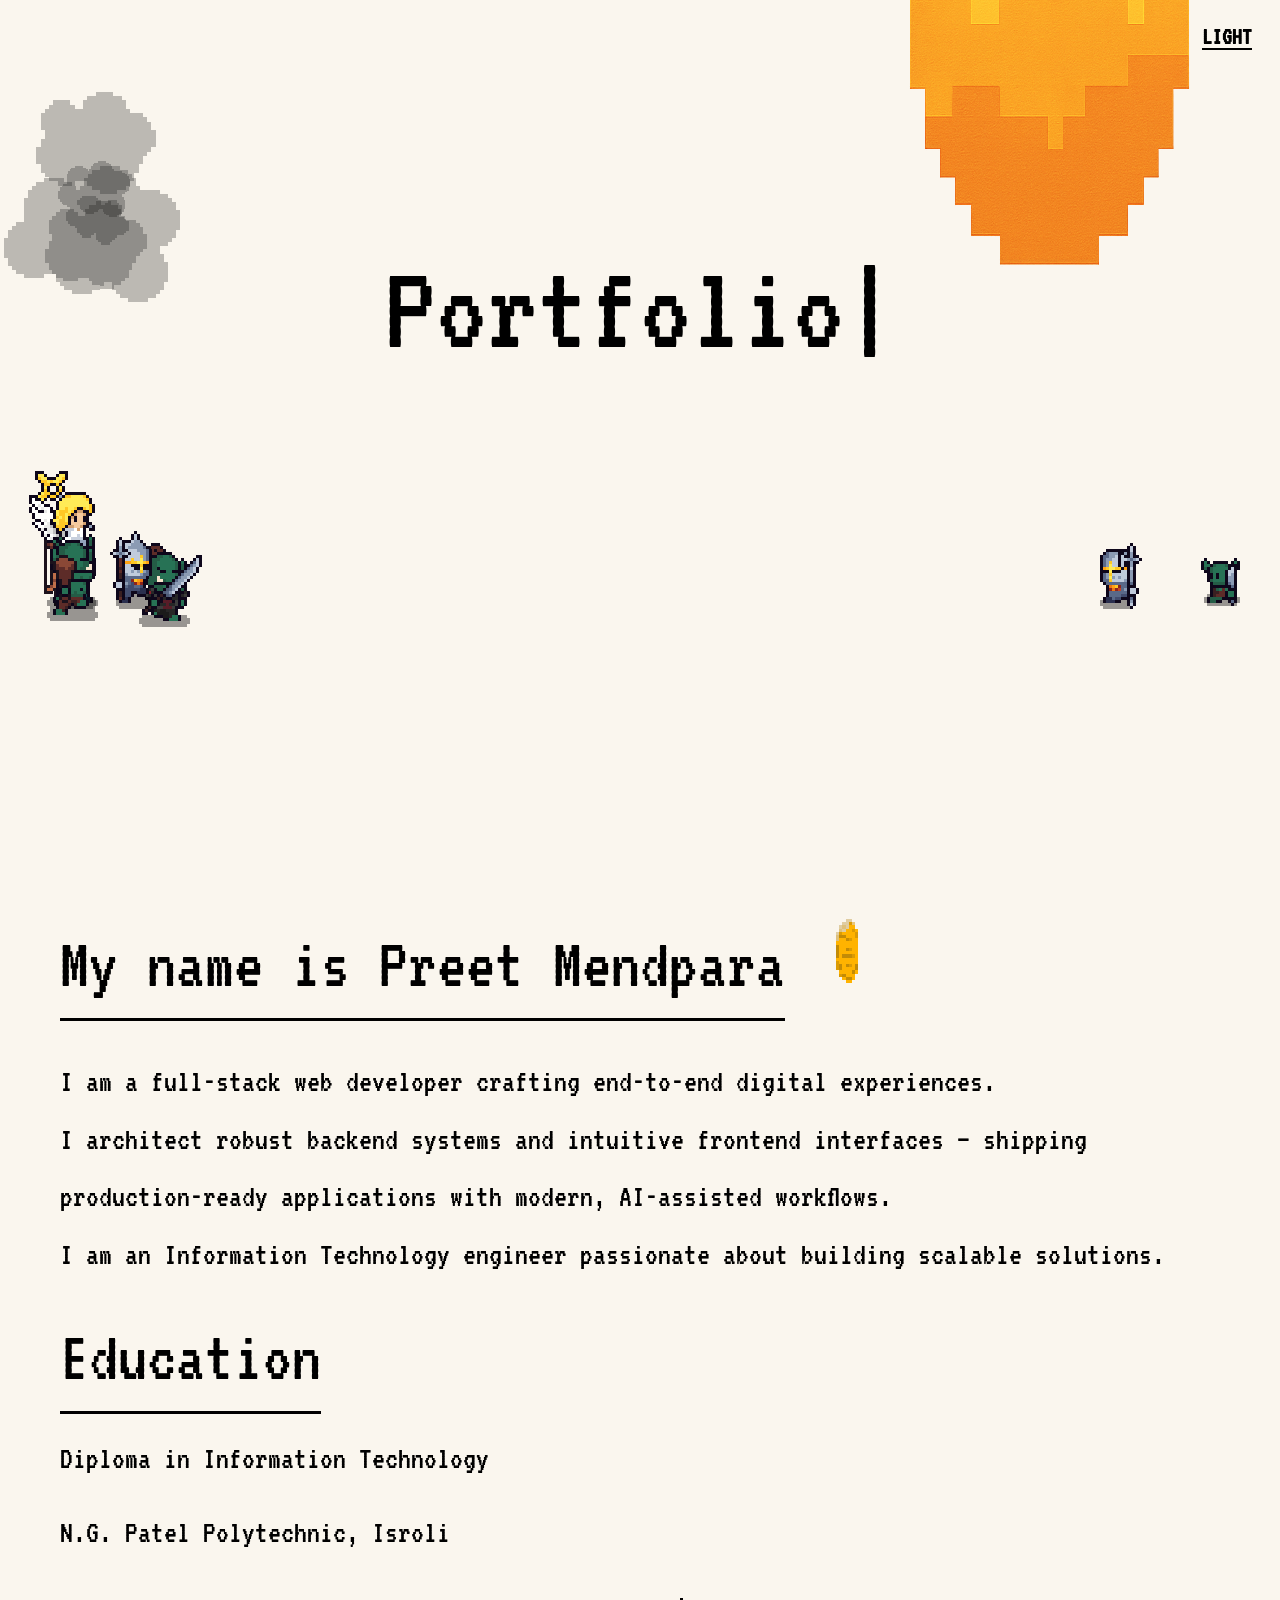
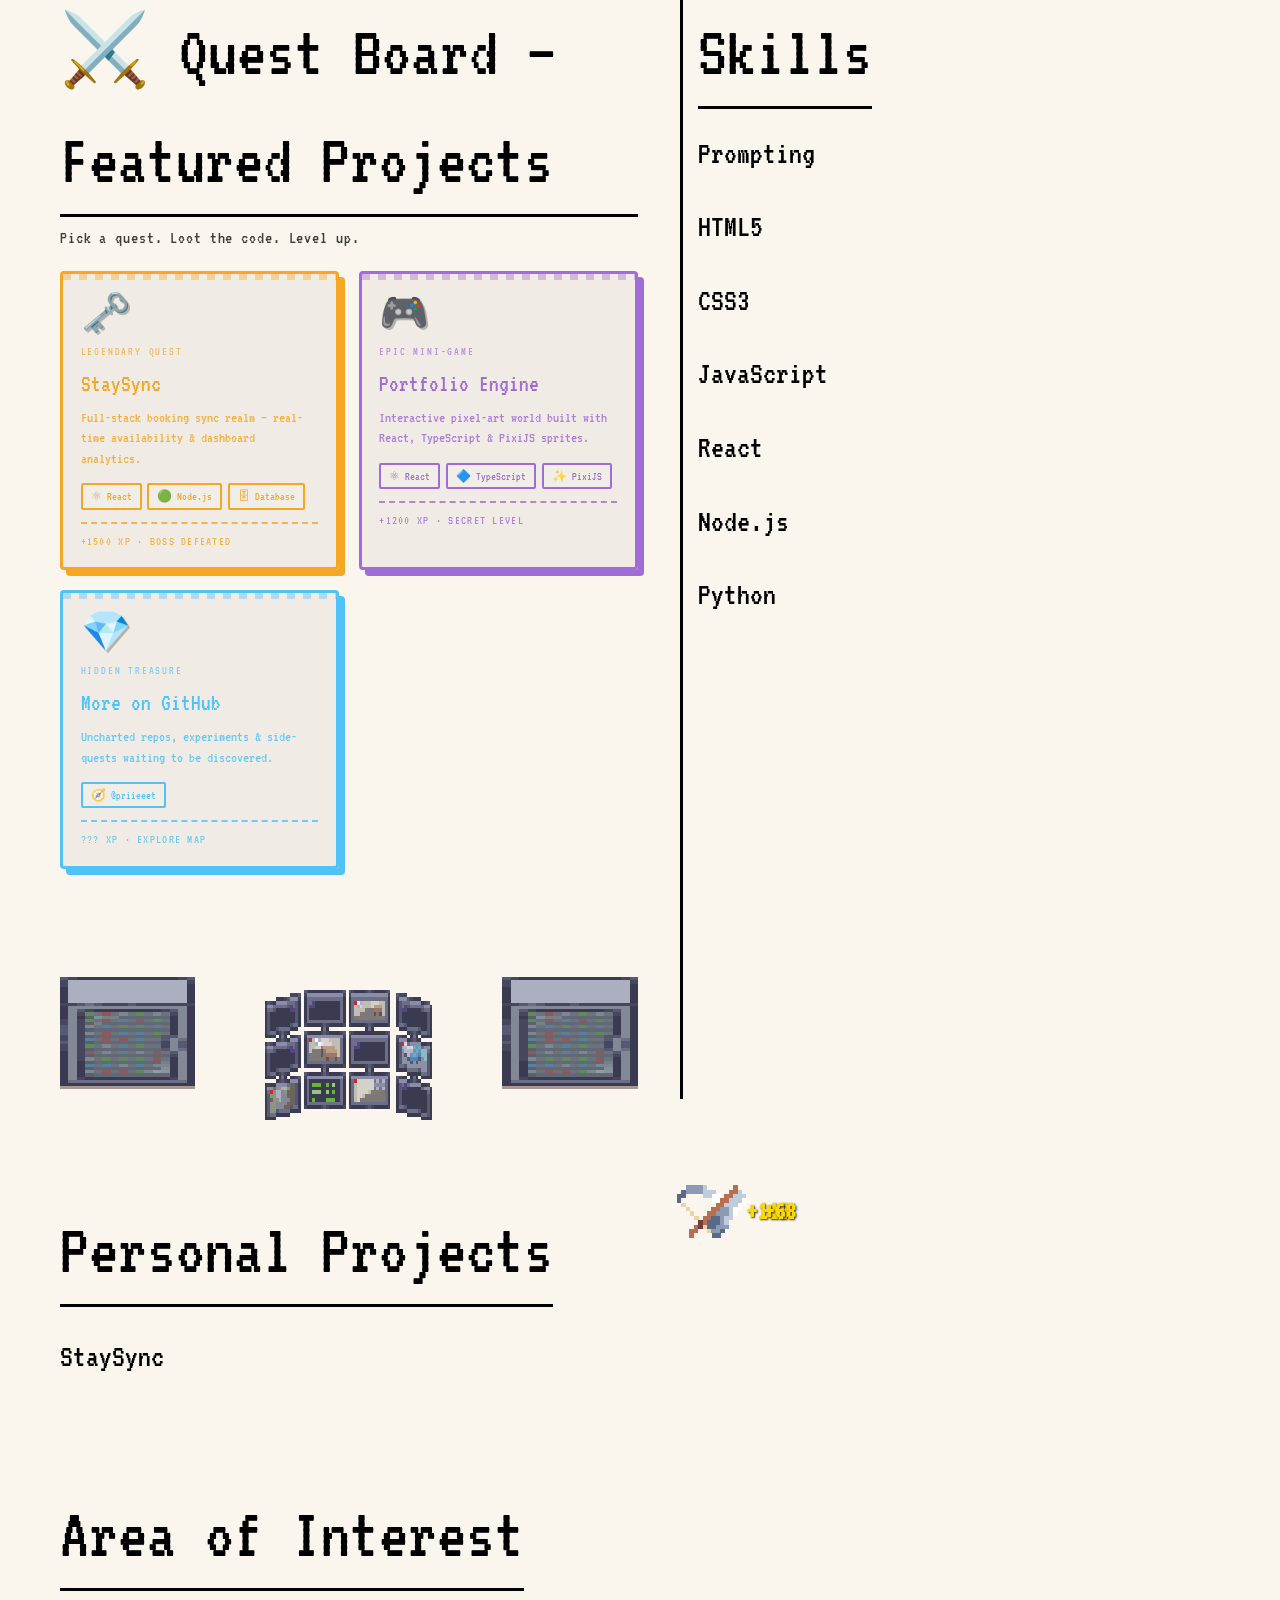
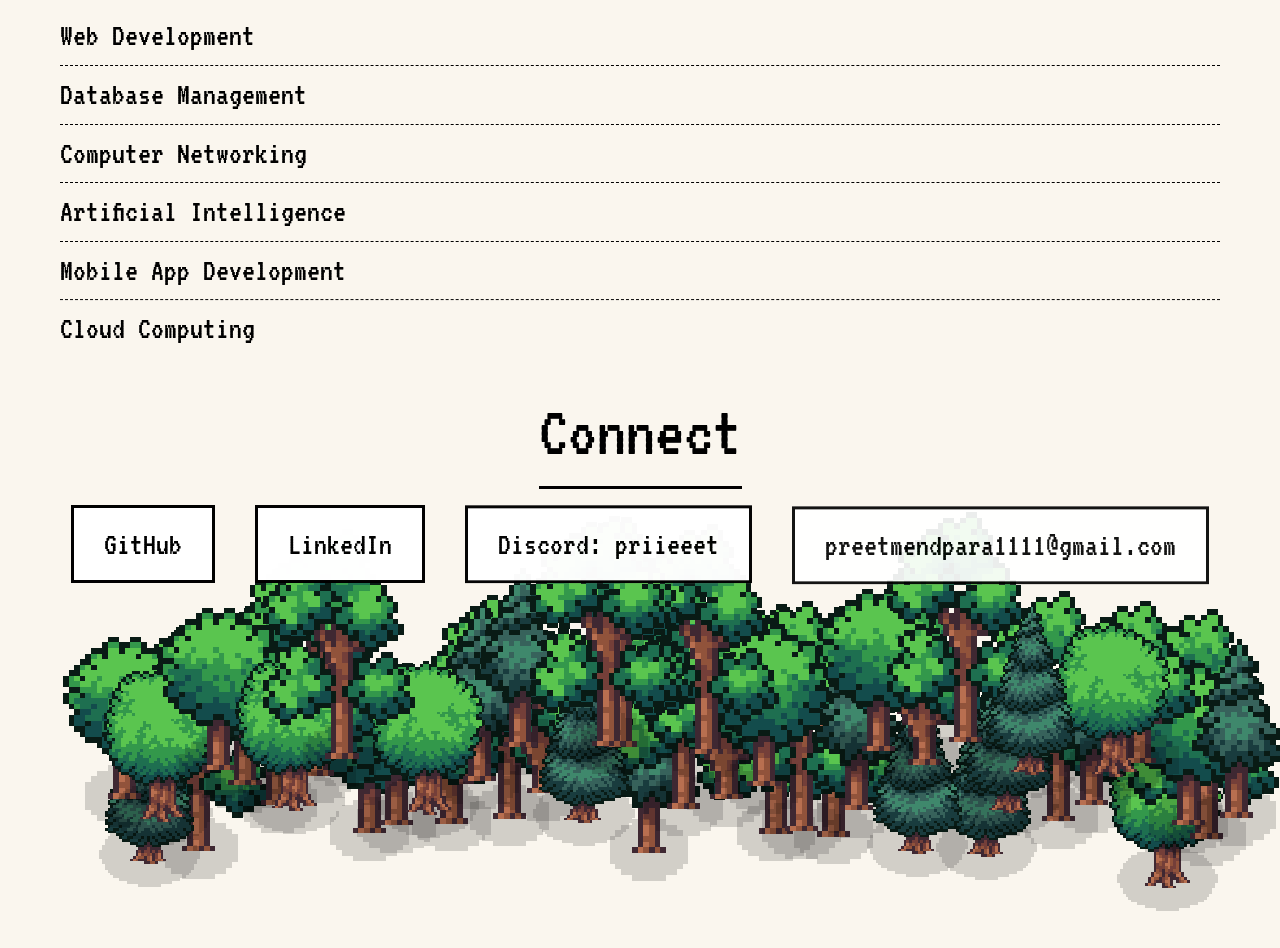
==== commit 9e82f22a: "Add deploy.sh Wraps the deploy command, plus the cache-bust step that has twice caused deployed CSS/" ====
--- a/public/index.html
+++ b/public/index.html
@@ -42,10 +42,10 @@
     <link rel="modulepreload" crossorigin href="./assets/RenderTargetSystem-B2AzJXBv.js">
     <link rel="modulepreload" crossorigin href="./assets/canvasUtils-BE_f9GGP.js">
     <link rel="stylesheet" crossorigin href="./assets/spa-index-B8fO9AKc.css">
-    <link rel="stylesheet" href="/overrides.css?v=2">
+    <link rel="stylesheet" href="/overrides.css?v=3">
     <script defer src="/gsap.min.js"></script>
     <script defer src="/ScrollTrigger.min.js"></script>
-    <script defer src="/enhancements.js?v=1"></script>
+    <script defer src="/enhancements.js?v=2"></script>
   </head>
   <body>
     <!-- Google Tag Manager (noscript) -->
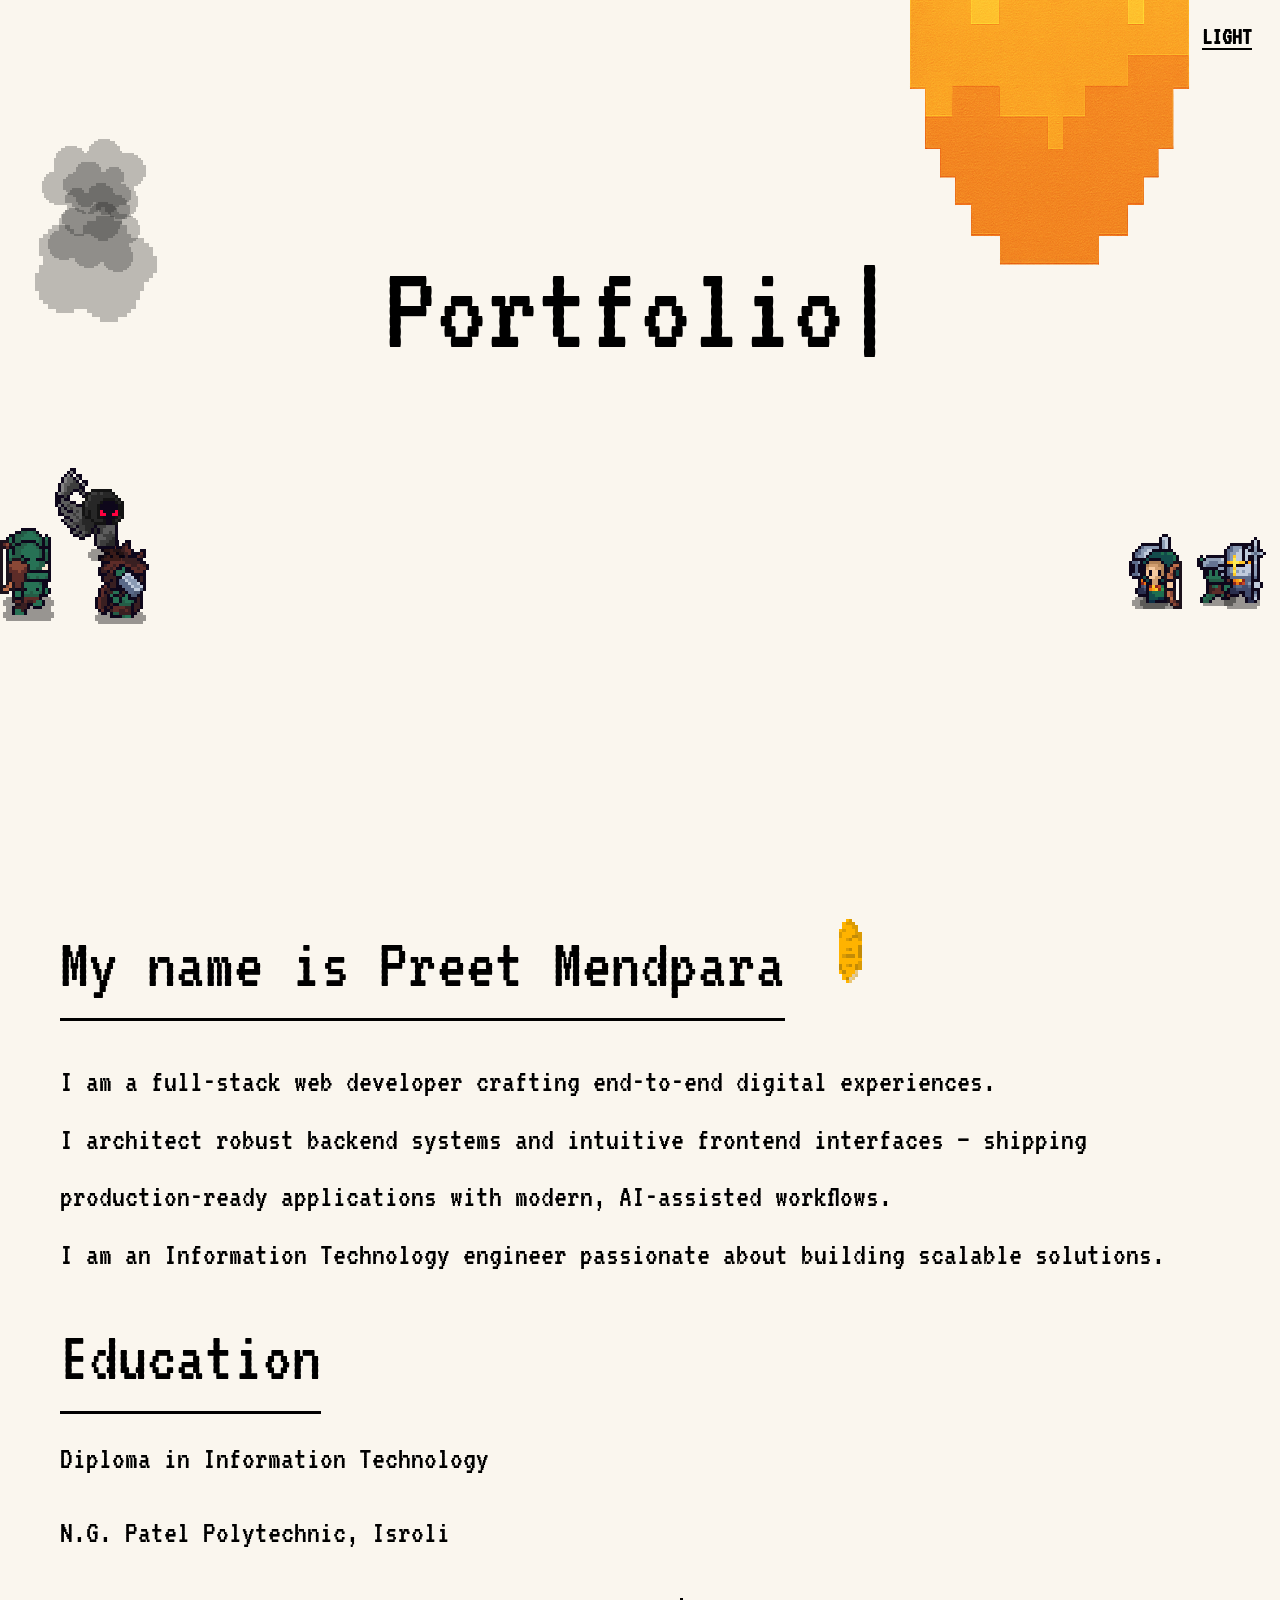
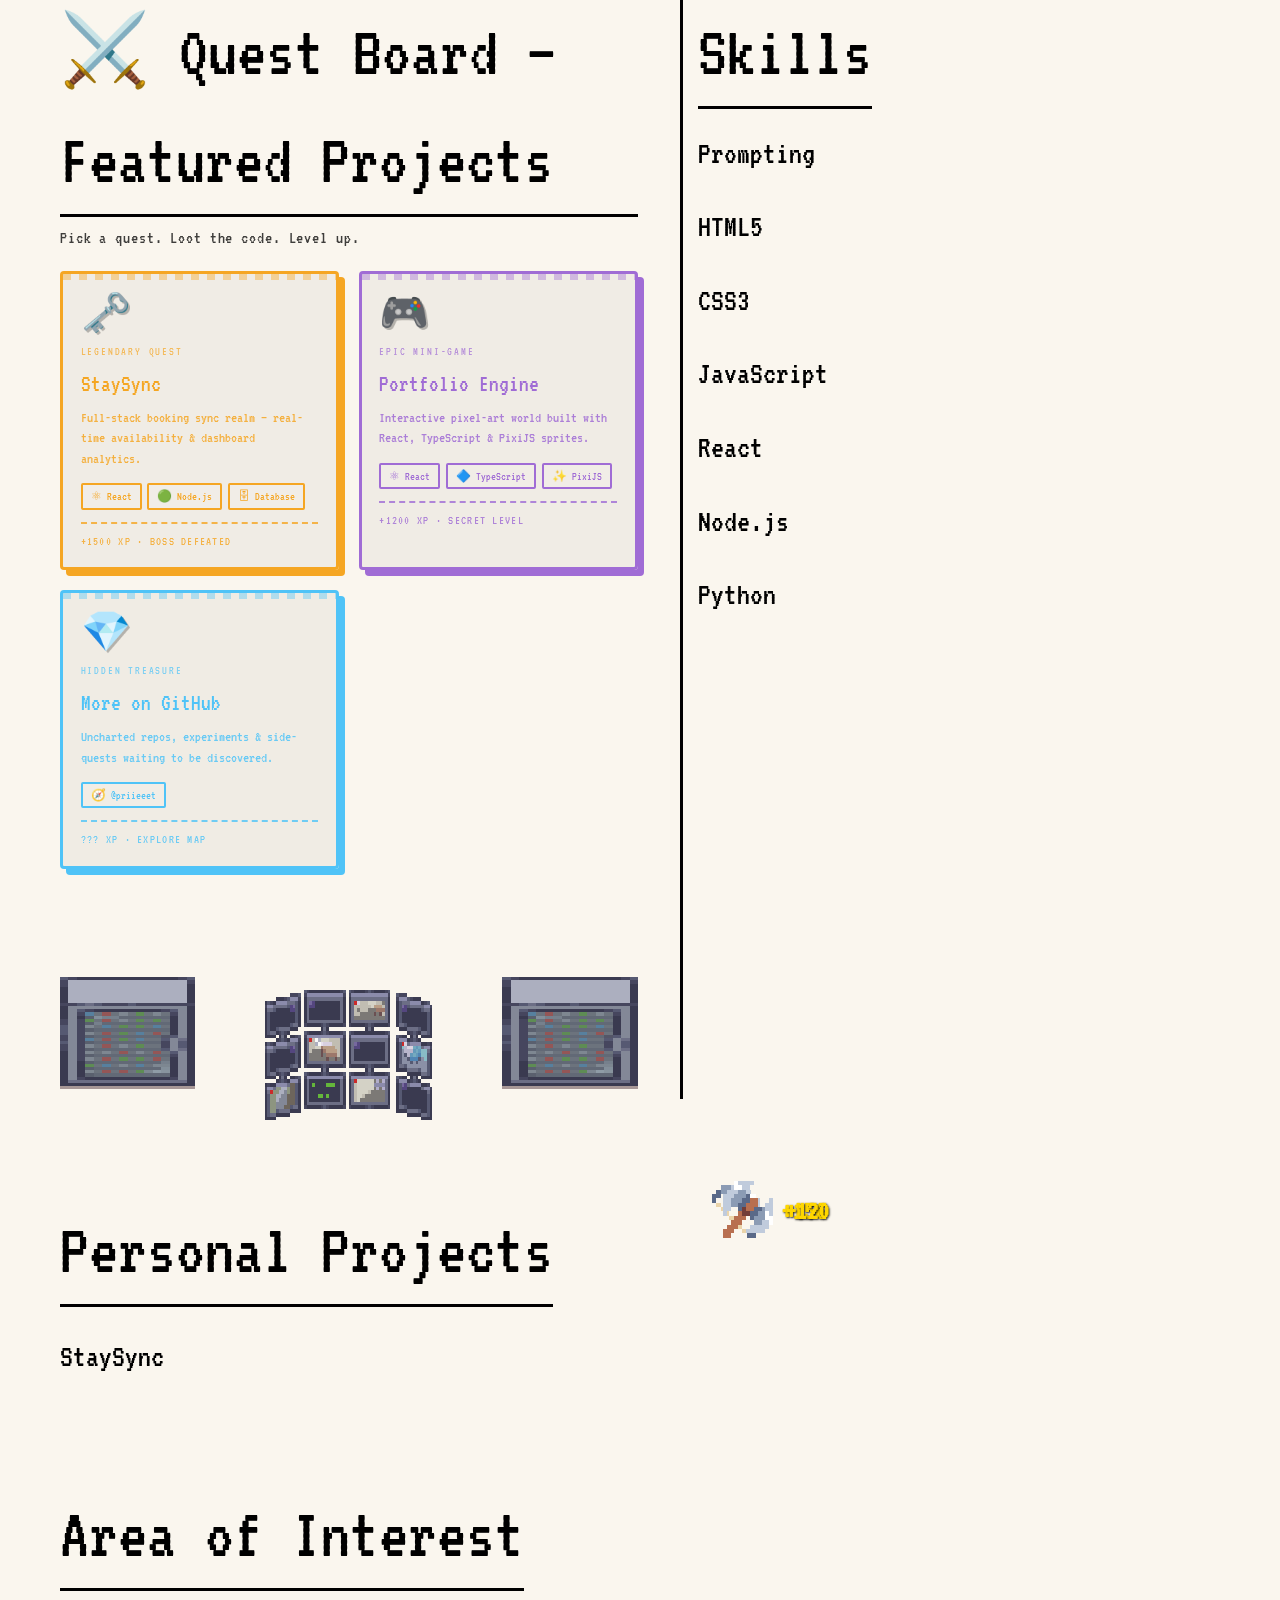
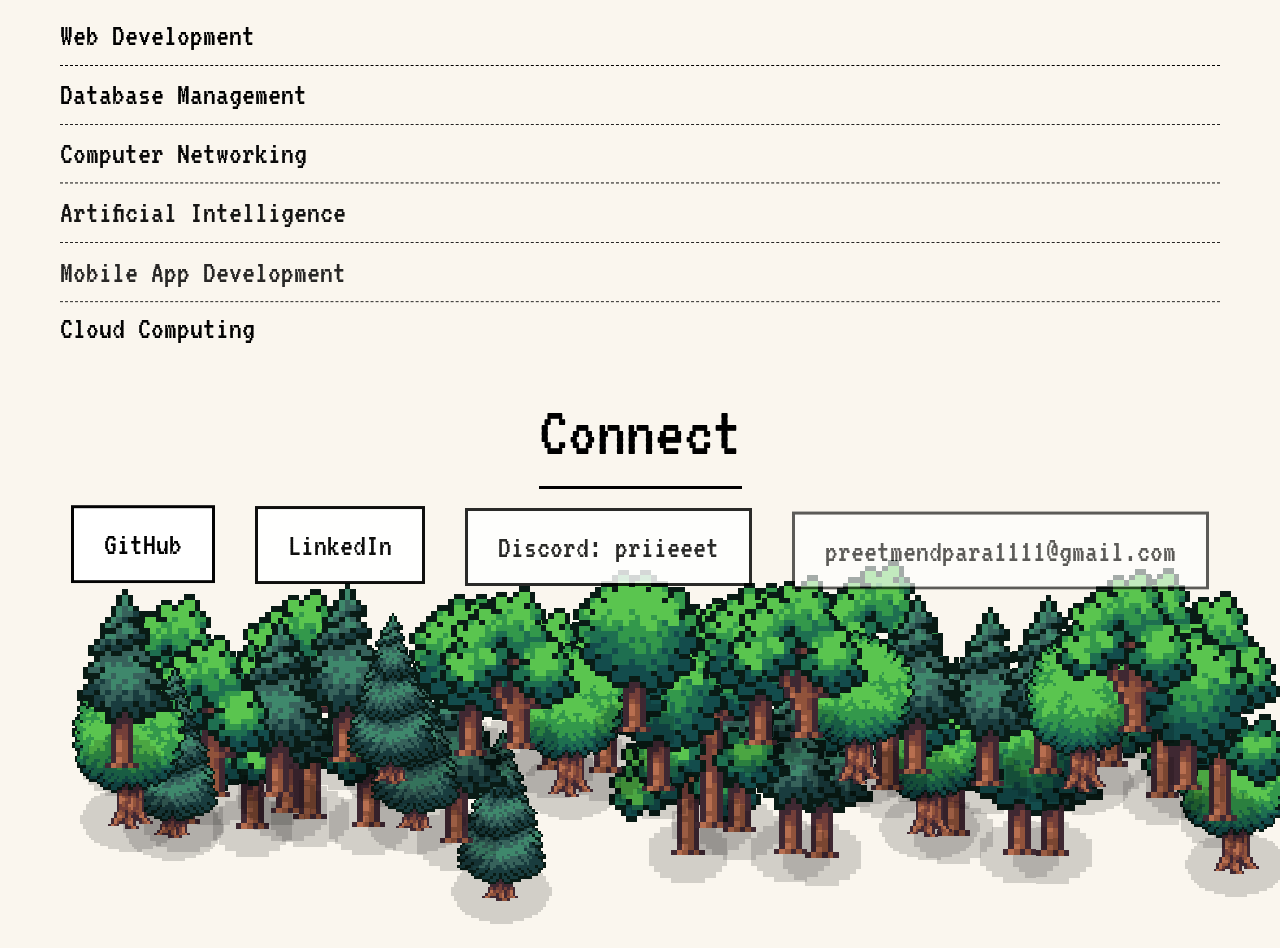
==== commit 1b0d6c91: "Replace deploy.sh with double-clickable deploy.bat deploy.bat runs the cache-version bump, deploys p" ====
--- a/public/index.html
+++ b/public/index.html
@@ -42,10 +42,10 @@
     <link rel="modulepreload" crossorigin href="./assets/RenderTargetSystem-B2AzJXBv.js">
     <link rel="modulepreload" crossorigin href="./assets/canvasUtils-BE_f9GGP.js">
     <link rel="stylesheet" crossorigin href="./assets/spa-index-B8fO9AKc.css">
-    <link rel="stylesheet" href="/overrides.css?v=3">
+    <link rel="stylesheet" href="/overrides.css?v=4">
     <script defer src="/gsap.min.js"></script>
     <script defer src="/ScrollTrigger.min.js"></script>
-    <script defer src="/enhancements.js?v=2"></script>
+    <script defer src="/enhancements.js?v=4"></script>
   </head>
   <body>
     <!-- Google Tag Manager (noscript) -->
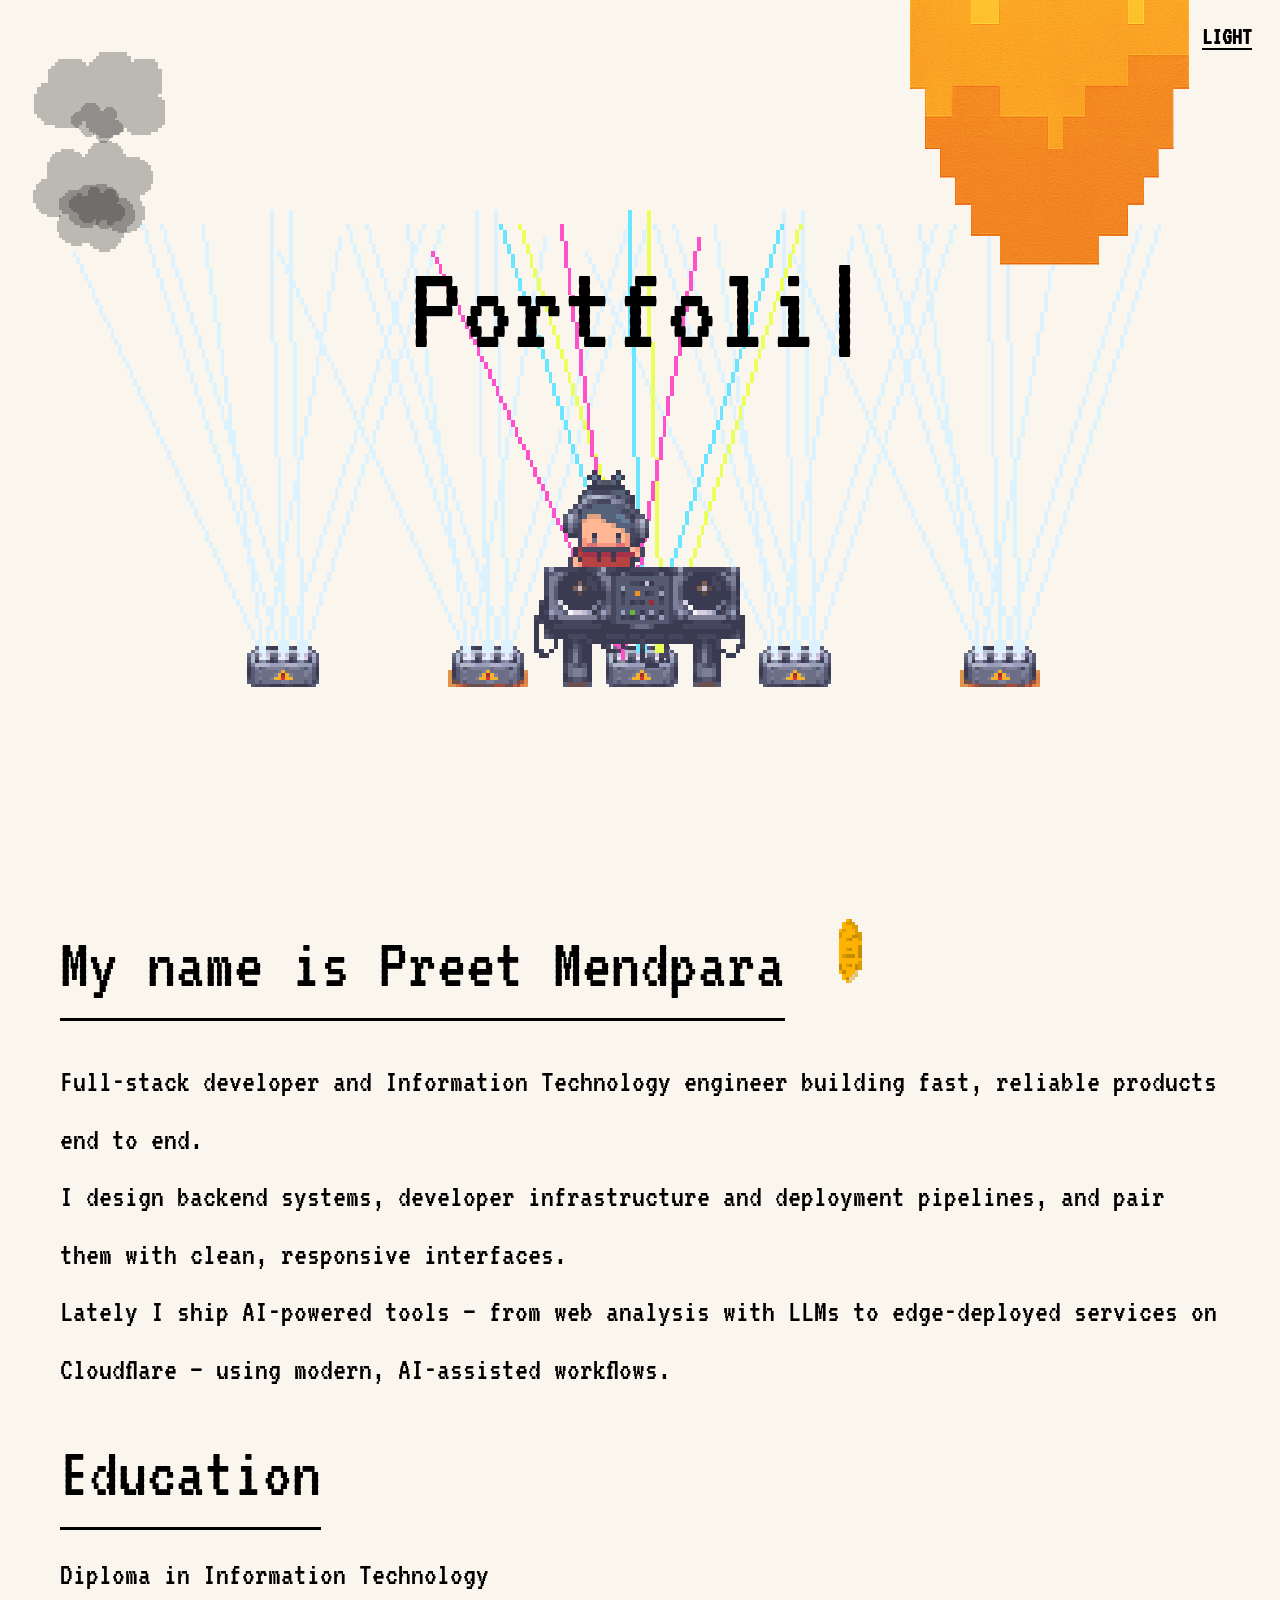
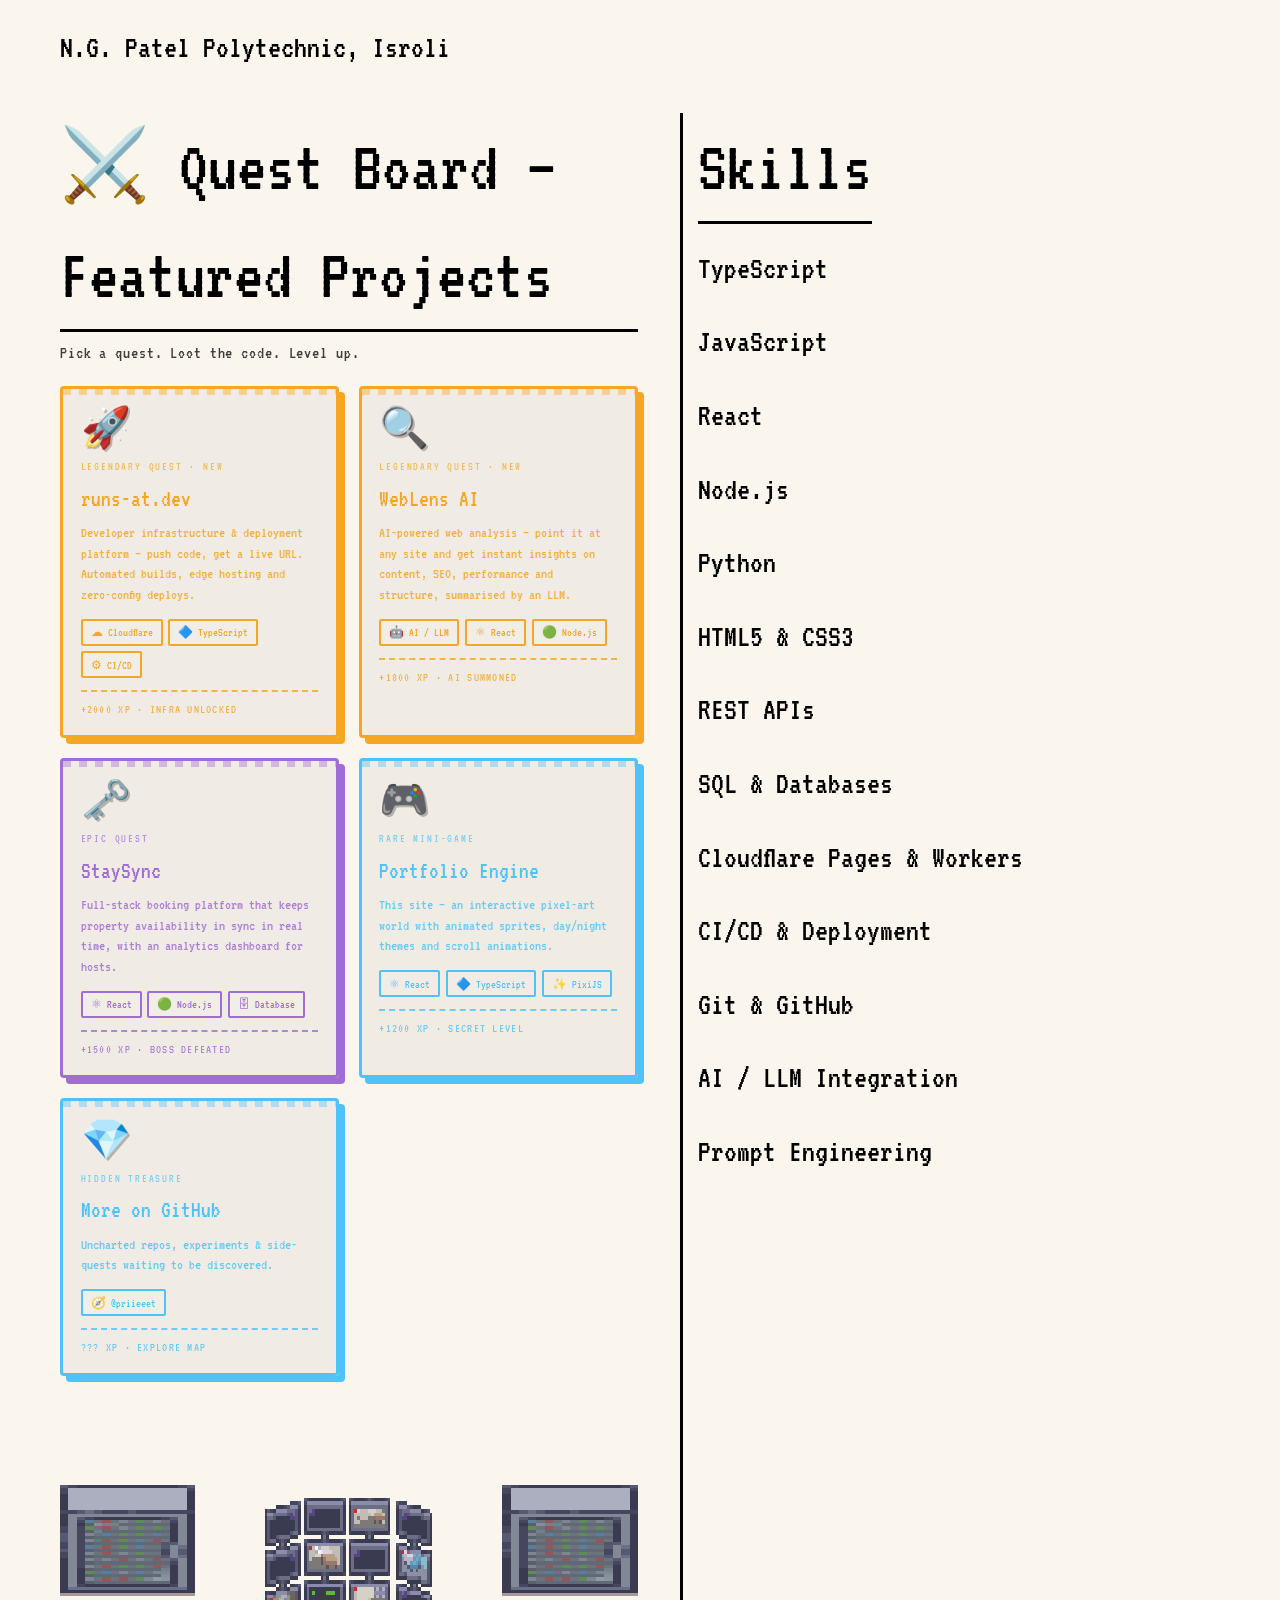
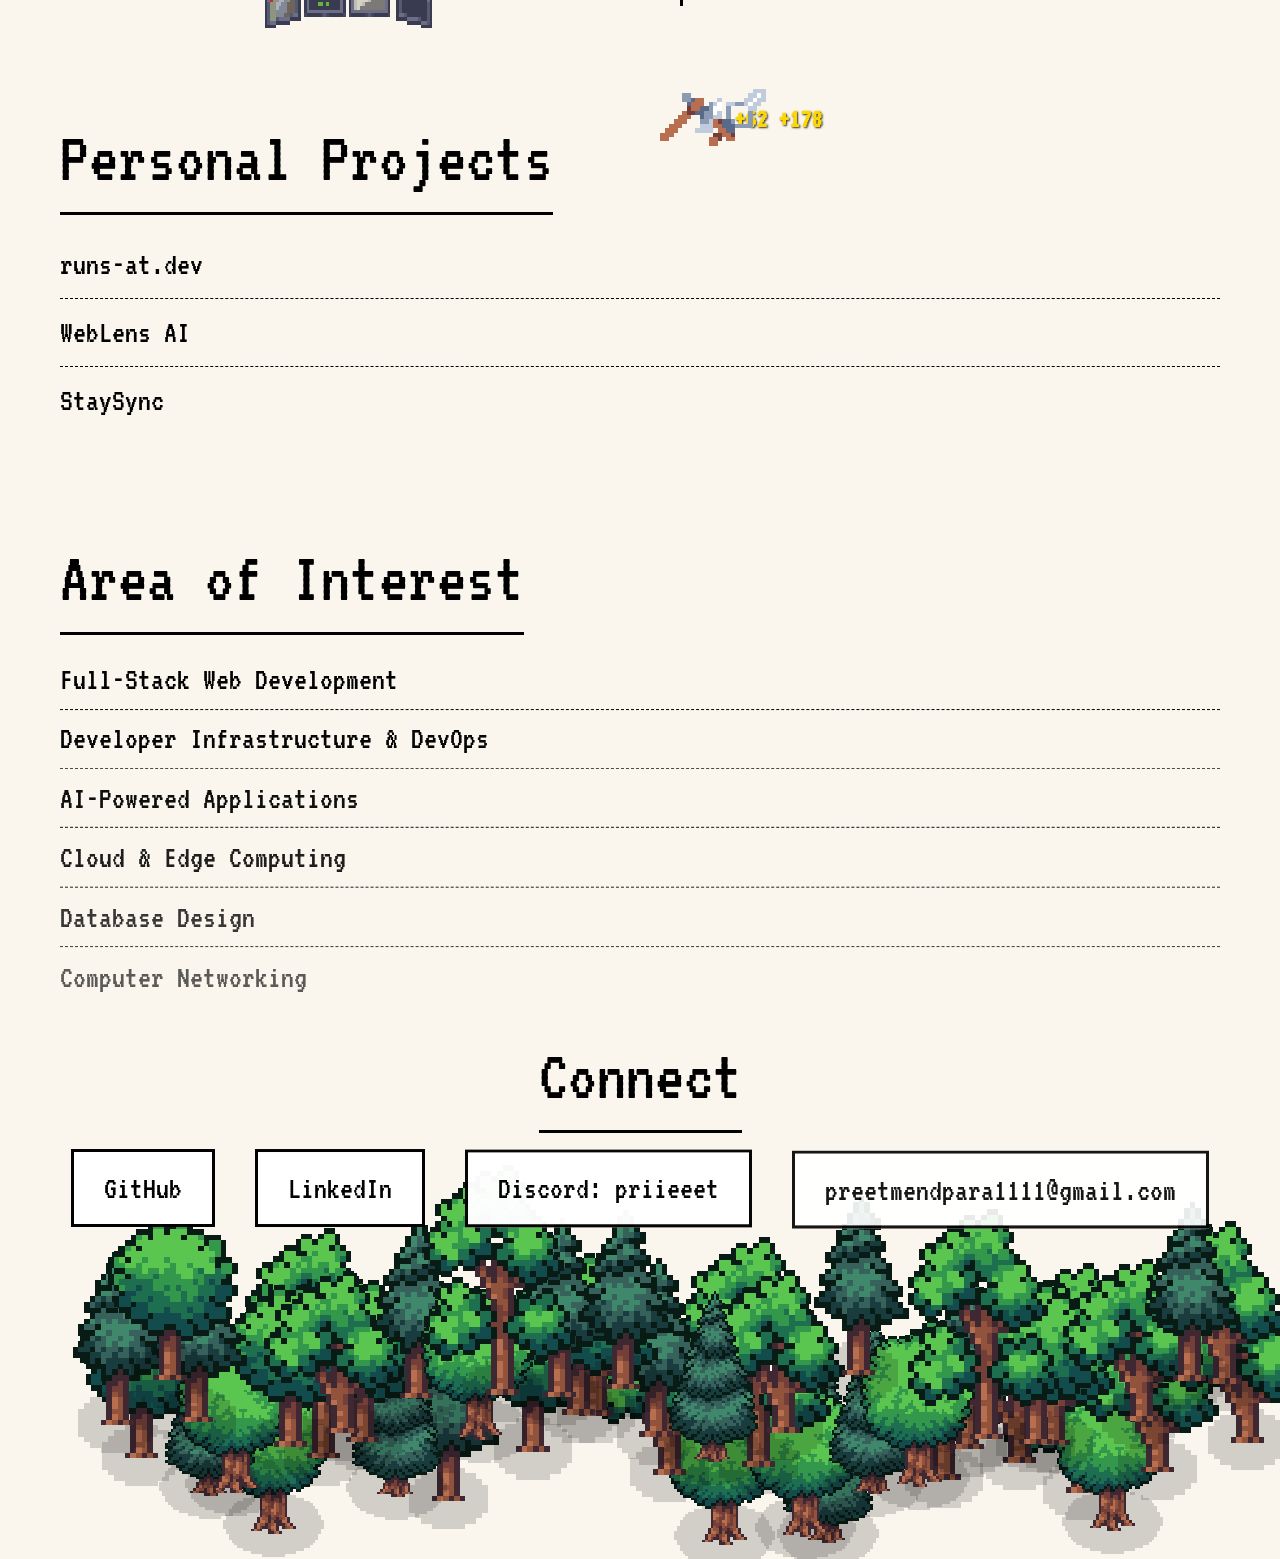
==== commit c1208c84: "Refresh portfolio: add runs-at.dev and WebLens AI, update about, skills and interests - Featured pro" ====
--- a/public/index.html
+++ b/public/index.html
@@ -17,9 +17,9 @@
     <link rel="manifest" href="/site.webmanifest" />
     <meta name="theme-color" content="#0d0d10" />
     <title>Preet Mendpara — Portfolio</title>
-    <meta name="description" content="Portfolio of Preet Mendpara — full-stack developer and Information Technology engineer." />
+    <meta name="description" content="Portfolio of Preet Mendpara — full-stack developer building developer infrastructure (runs-at.dev) and AI tools (WebLens AI)." />
     <meta property="og:title" content="Preet Mendpara — Portfolio" />
-    <meta property="og:description" content="Portfolio of Preet Mendpara — full-stack developer and Information Technology engineer." />
+    <meta property="og:description" content="Portfolio of Preet Mendpara — full-stack developer building developer infrastructure (runs-at.dev) and AI tools (WebLens AI)." />
     <meta property="og:type" content="website" />
     <meta property="og:site_name" content="Preet Mendpara" />
     <meta property="og:url" content="https://preetmendpara.qzz.io/" />
@@ -32,7 +32,7 @@
       "name": "Preet Mendpara",
       "url": "https://preetmendpara.qzz.io/",
       "jobTitle": "Full-Stack Developer",
-      "description": "Portfolio of Preet Mendpara — full-stack developer and Information Technology engineer."
+      "description": "Portfolio of Preet Mendpara — full-stack developer building developer infrastructure (runs-at.dev) and AI tools (WebLens AI)."
     }
     </script>
     <script type="module" crossorigin src="./assets/spa-index-BbxwJ9Tg.js"></script>
@@ -42,10 +42,10 @@
     <link rel="modulepreload" crossorigin href="./assets/RenderTargetSystem-B2AzJXBv.js">
     <link rel="modulepreload" crossorigin href="./assets/canvasUtils-BE_f9GGP.js">
     <link rel="stylesheet" crossorigin href="./assets/spa-index-B8fO9AKc.css">
-    <link rel="stylesheet" href="/overrides.css?v=4">
+    <link rel="stylesheet" href="/overrides.css?v=5">
     <script defer src="/gsap.min.js"></script>
     <script defer src="/ScrollTrigger.min.js"></script>
-    <script defer src="/enhancements.js?v=4"></script>
+    <script defer src="/enhancements.js?v=5"></script>
   </head>
   <body>
     <!-- Google Tag Manager (noscript) -->
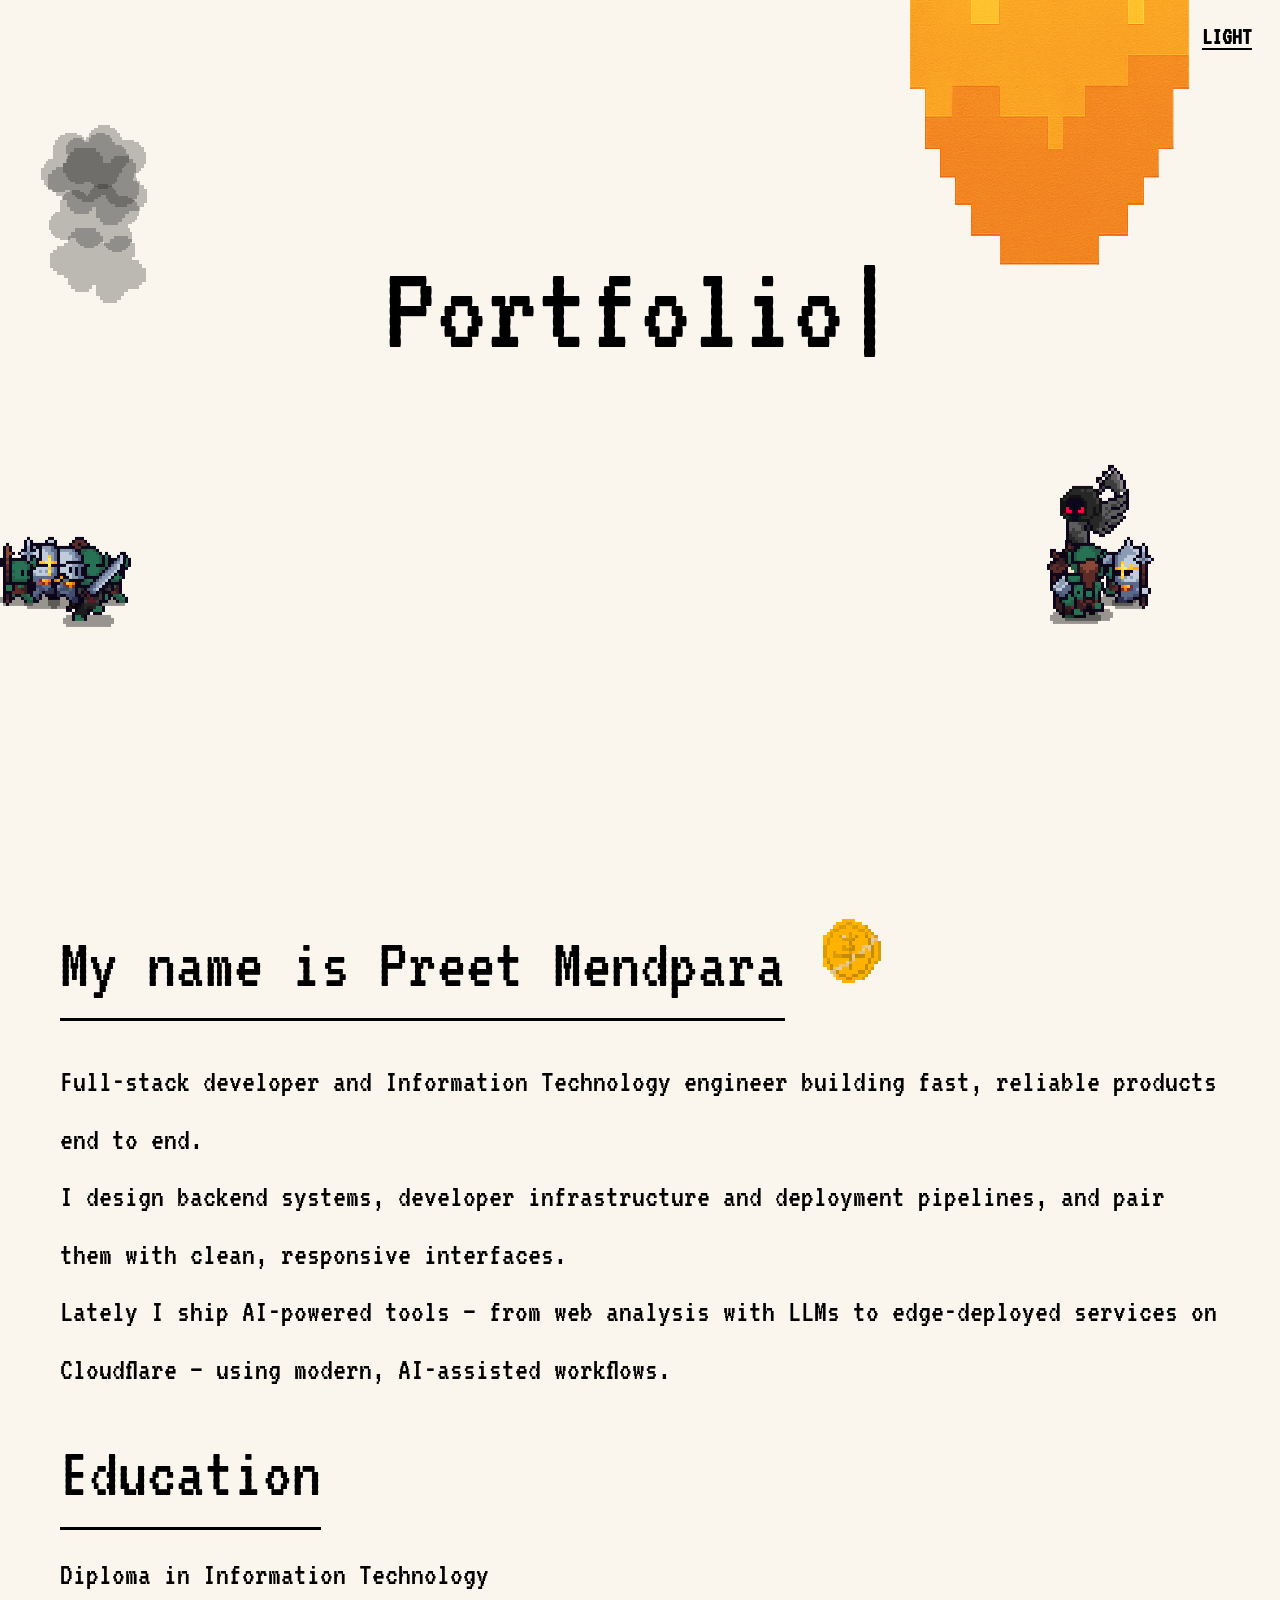
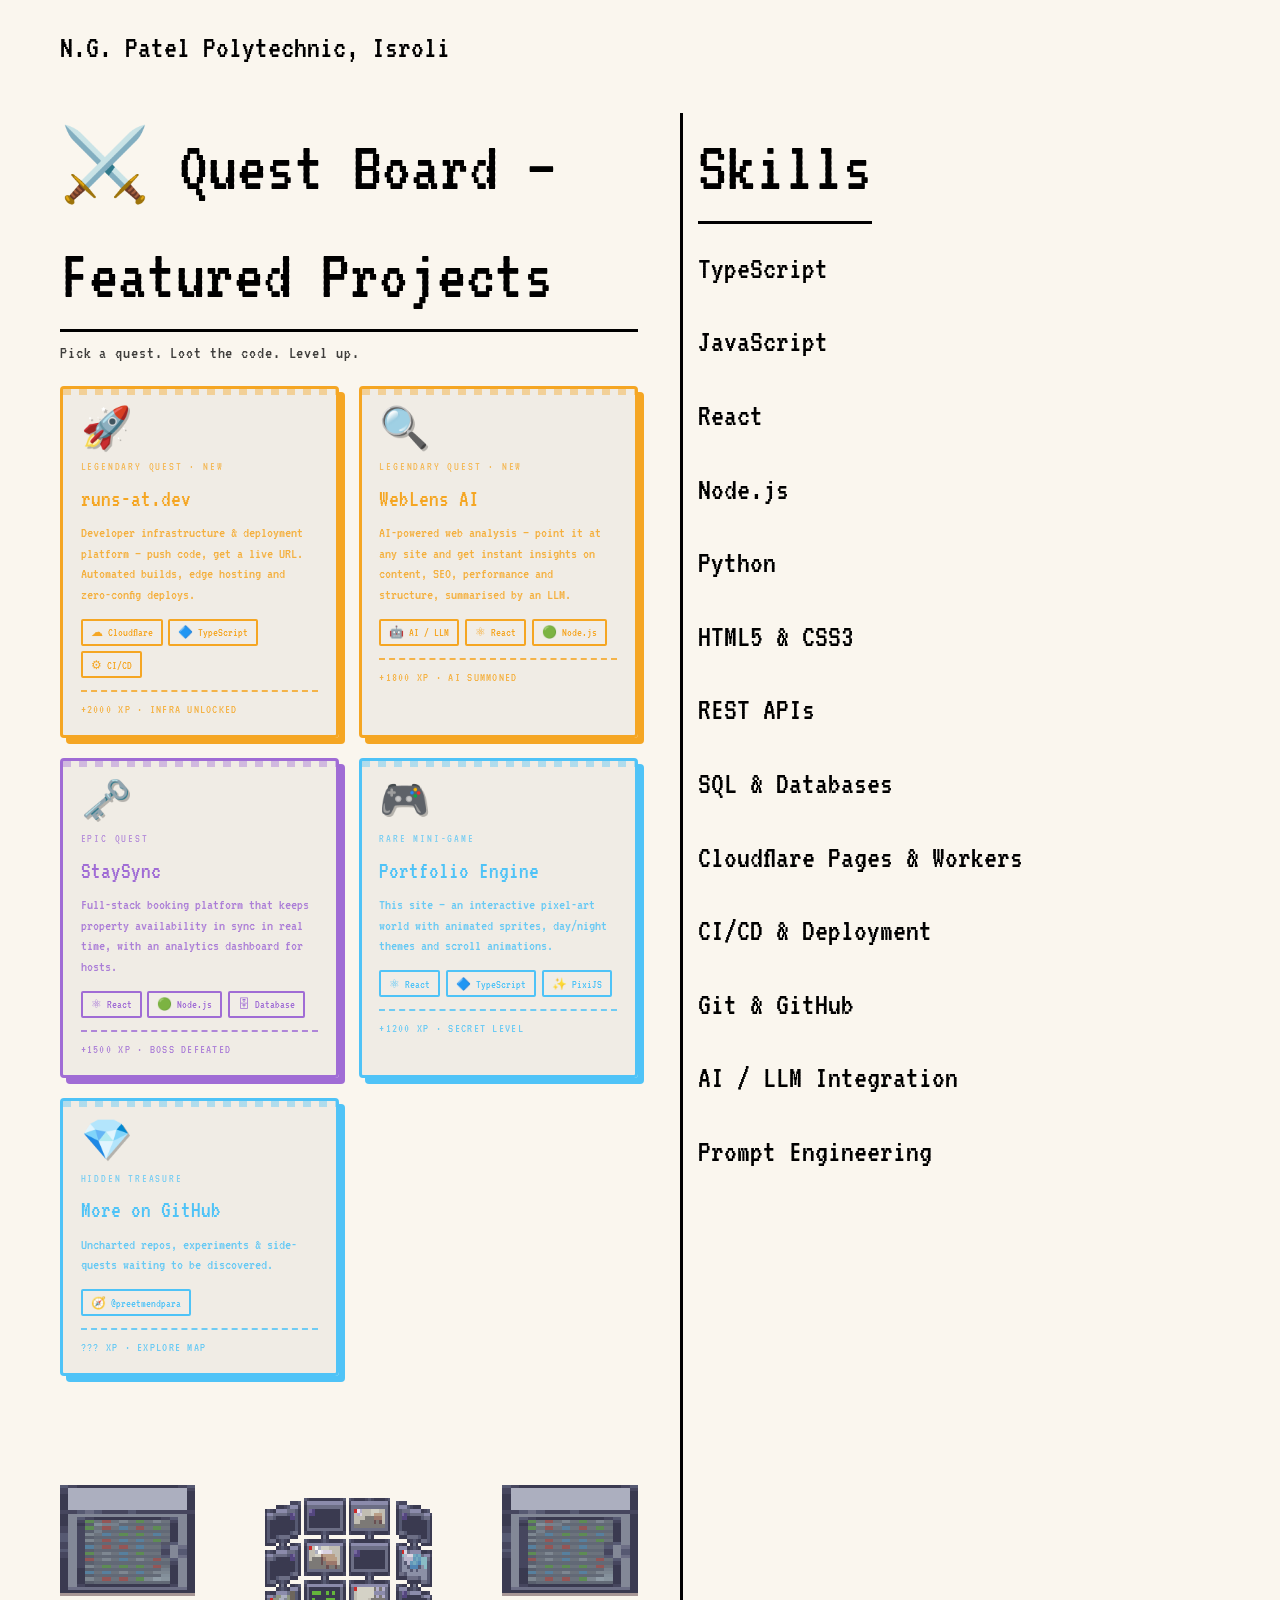
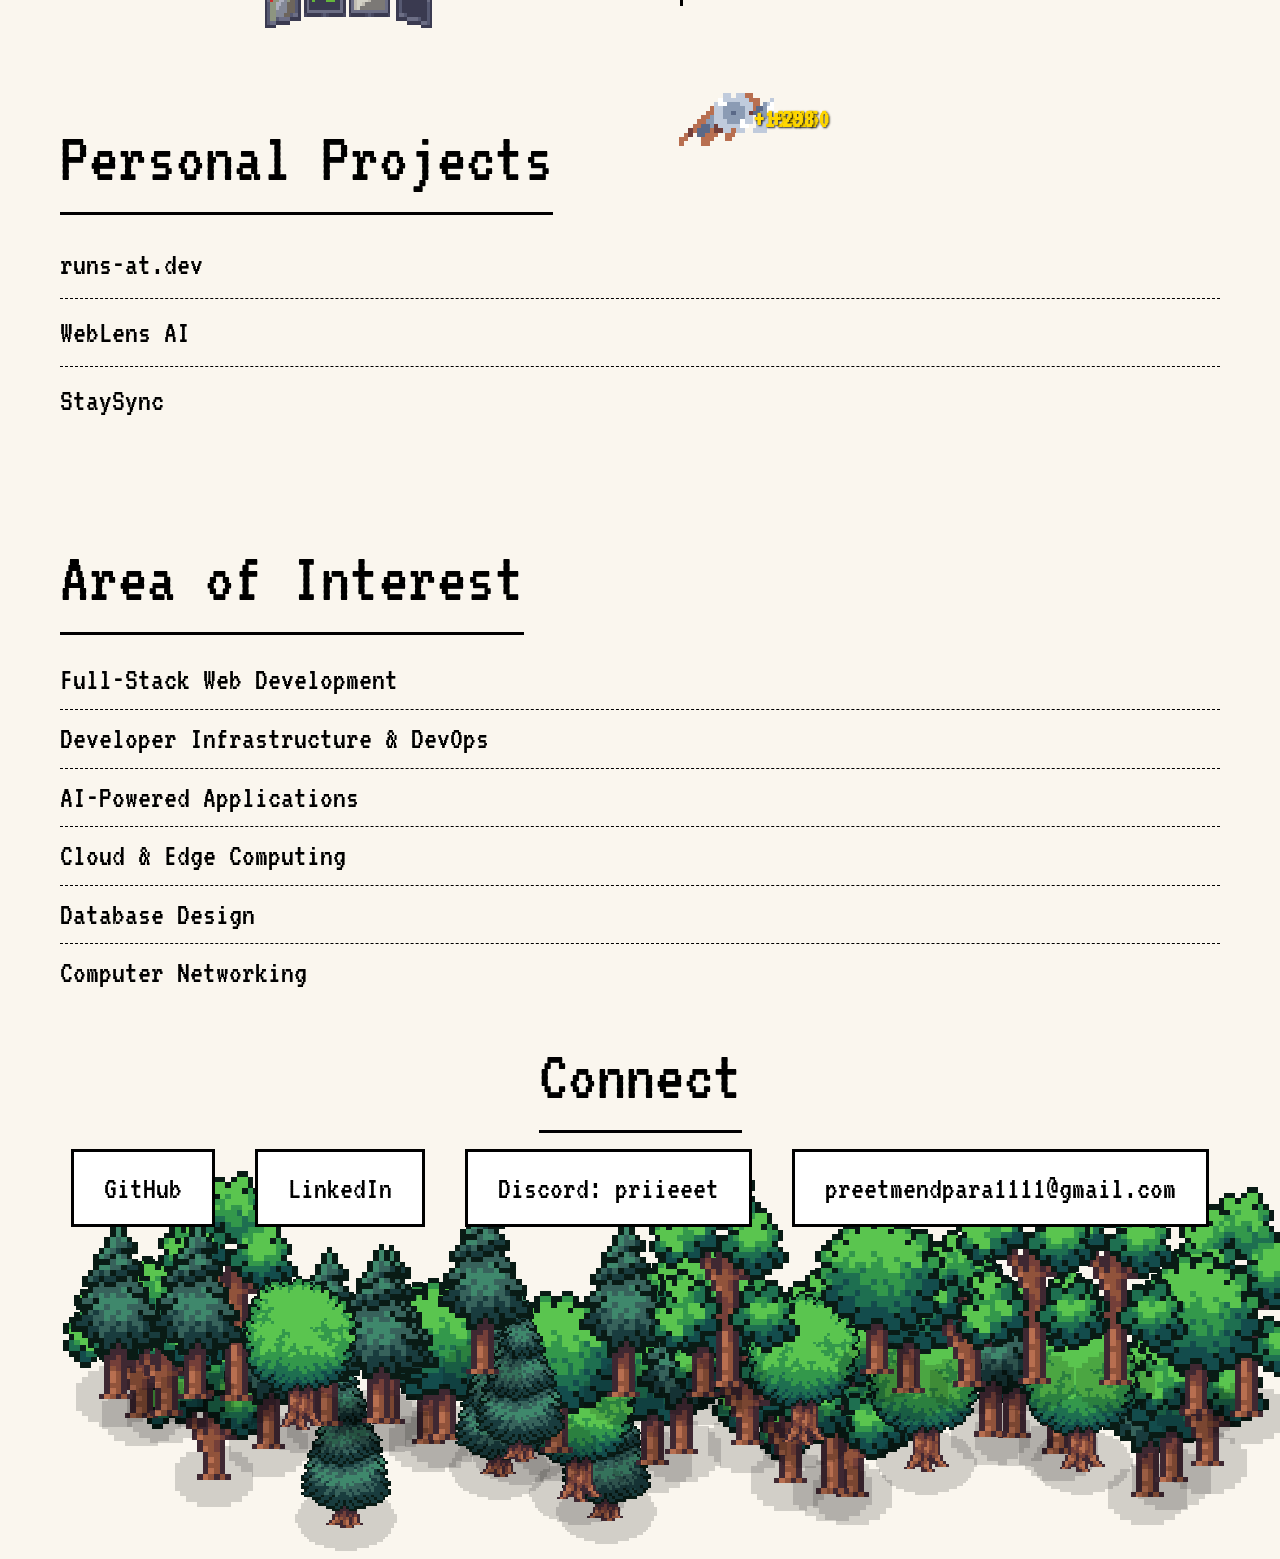
==== commit 2ac6be07: "Fix lag and double scrollbar, new pixel-art PREET favicon - overflow-x: hidden on html+body made <bo" ====
--- a/public/index.html
+++ b/public/index.html
@@ -10,10 +10,10 @@
     'https://www.googletagmanager.com/gtm.js?id='+i+dl;f.parentNode.insertBefore(j,f);
     })(window,document,'script','dataLayer','GTM-T278LCZX');</script>
     <!-- End Google Tag Manager -->
-    <link rel="icon" href="/favicon.ico" sizes="any" />
-    <link rel="icon" type="image/png" sizes="32x32" href="/favicon-32x32.png" />
-    <link rel="icon" type="image/png" sizes="16x16" href="/favicon-16x16.png" />
-    <link rel="apple-touch-icon" href="/apple-touch-icon.png" />
+    <link rel="icon" href="/favicon.ico?v=3" sizes="any" />
+    <link rel="icon" type="image/png" sizes="32x32" href="/favicon-32x32.png?v=3" />
+    <link rel="icon" type="image/png" sizes="16x16" href="/favicon-16x16.png?v=3" />
+    <link rel="apple-touch-icon" href="/apple-touch-icon.png?v=3" />
     <link rel="manifest" href="/site.webmanifest" />
     <meta name="theme-color" content="#0d0d10" />
     <title>Preet Mendpara — Portfolio</title>
@@ -42,10 +42,10 @@
     <link rel="modulepreload" crossorigin href="./assets/RenderTargetSystem-B2AzJXBv.js">
     <link rel="modulepreload" crossorigin href="./assets/canvasUtils-BE_f9GGP.js">
     <link rel="stylesheet" crossorigin href="./assets/spa-index-B8fO9AKc.css">
-    <link rel="stylesheet" href="/overrides.css?v=5">
+    <link rel="stylesheet" href="/overrides.css?v=6">
     <script defer src="/gsap.min.js"></script>
     <script defer src="/ScrollTrigger.min.js"></script>
-    <script defer src="/enhancements.js?v=5"></script>
+    <script defer src="/enhancements.js?v=6"></script>
   </head>
   <body>
     <!-- Google Tag Manager (noscript) -->
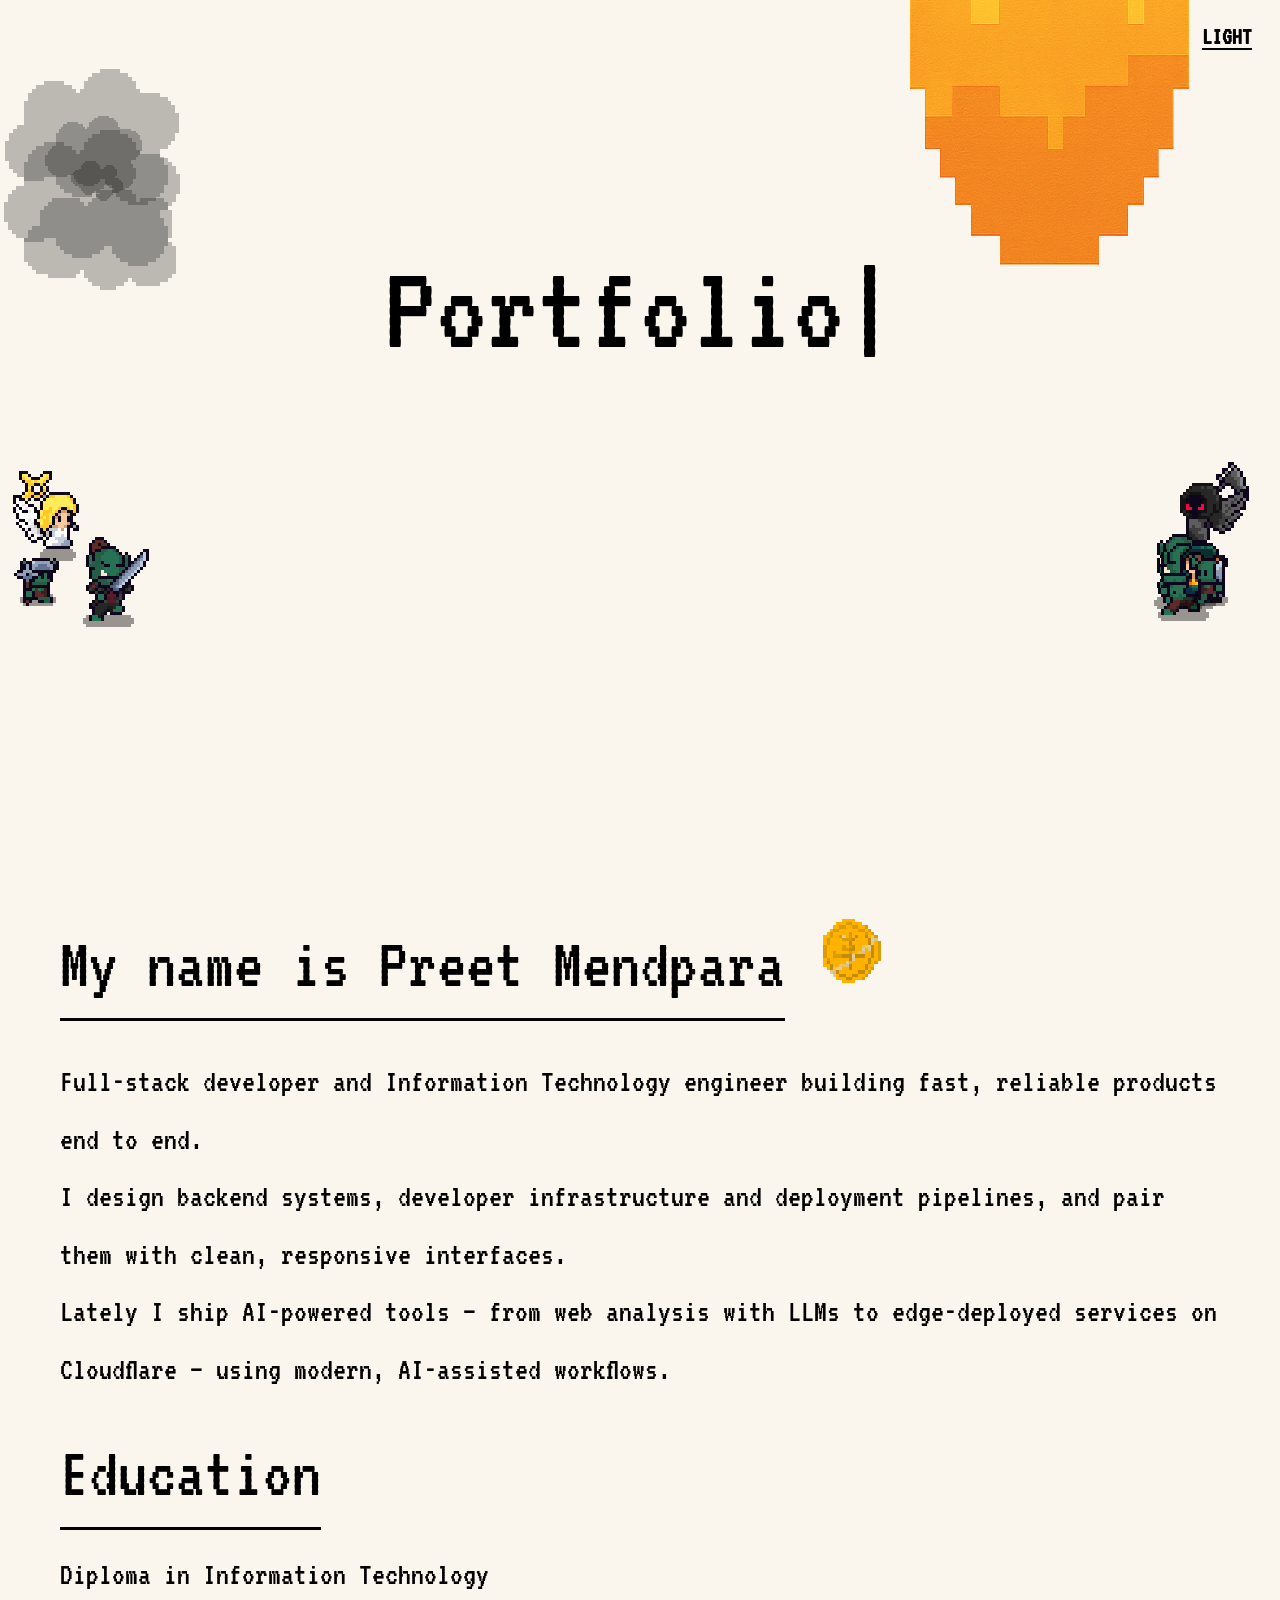
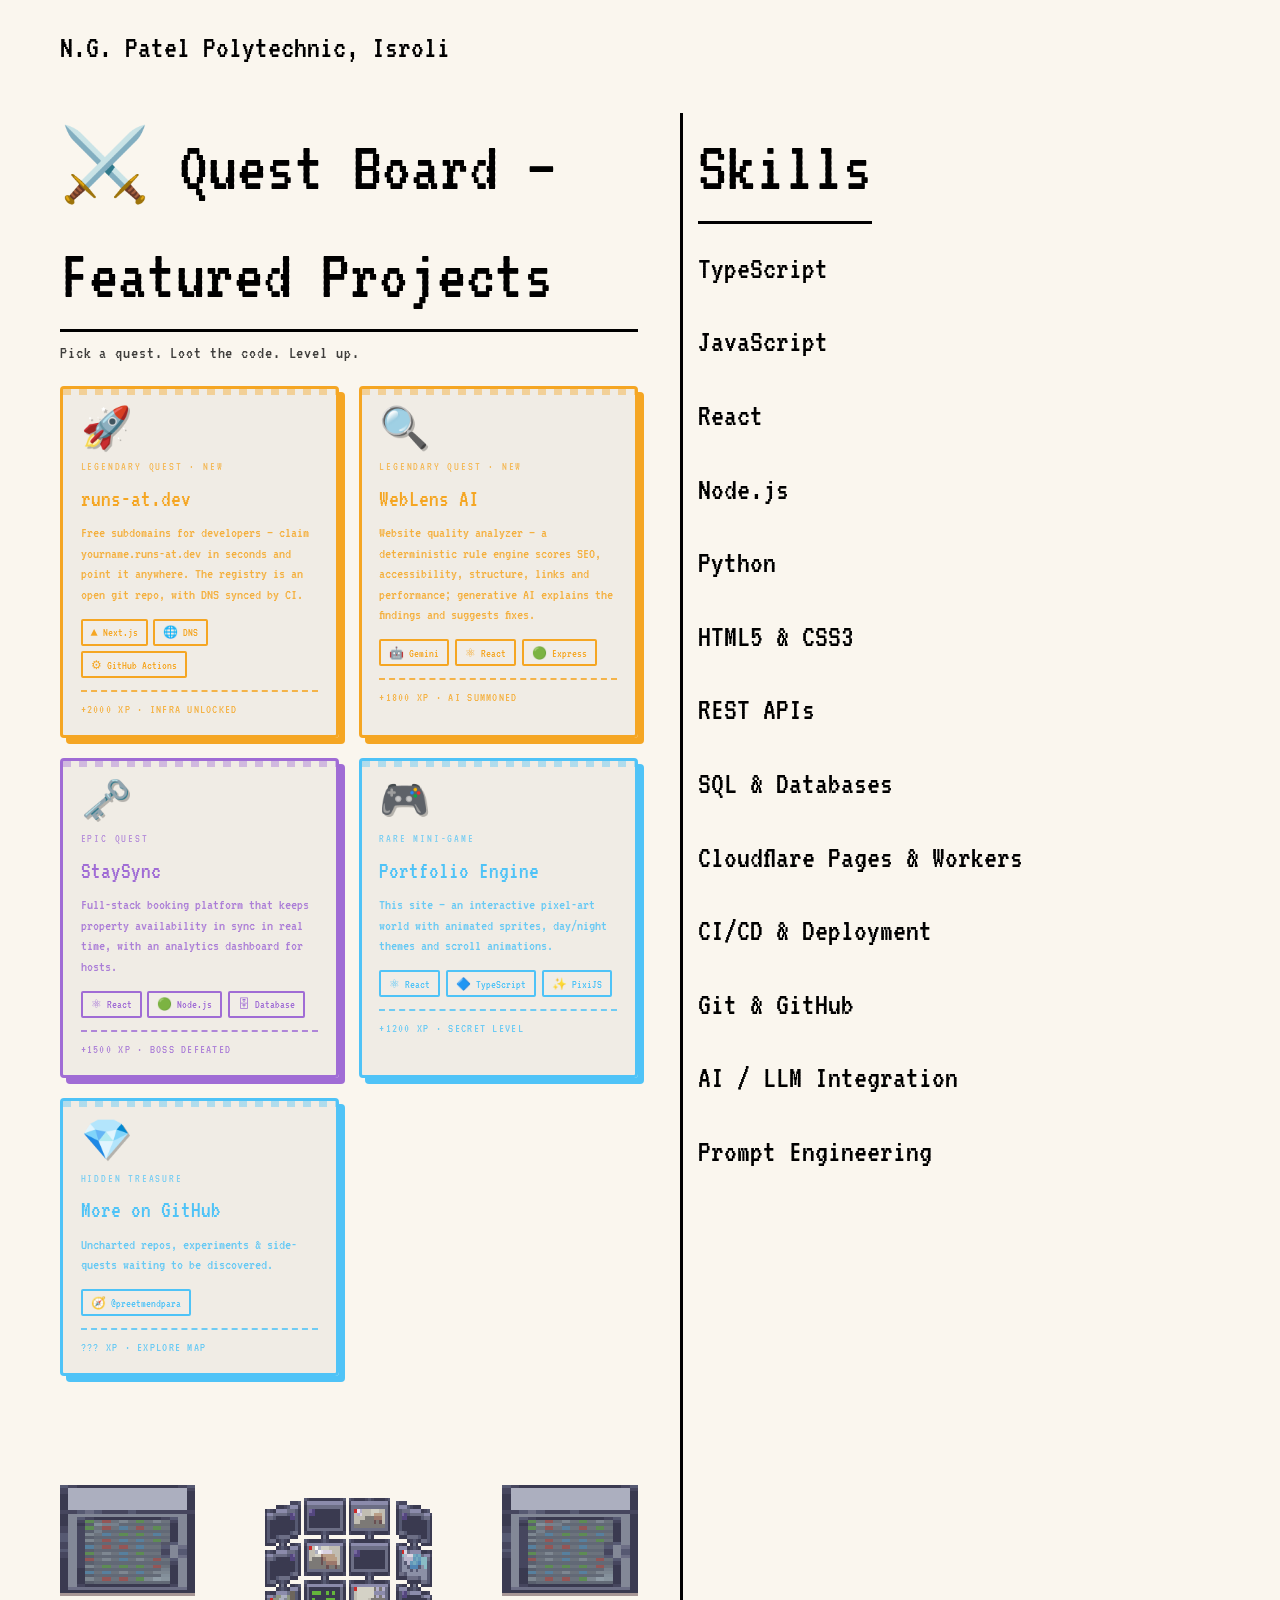
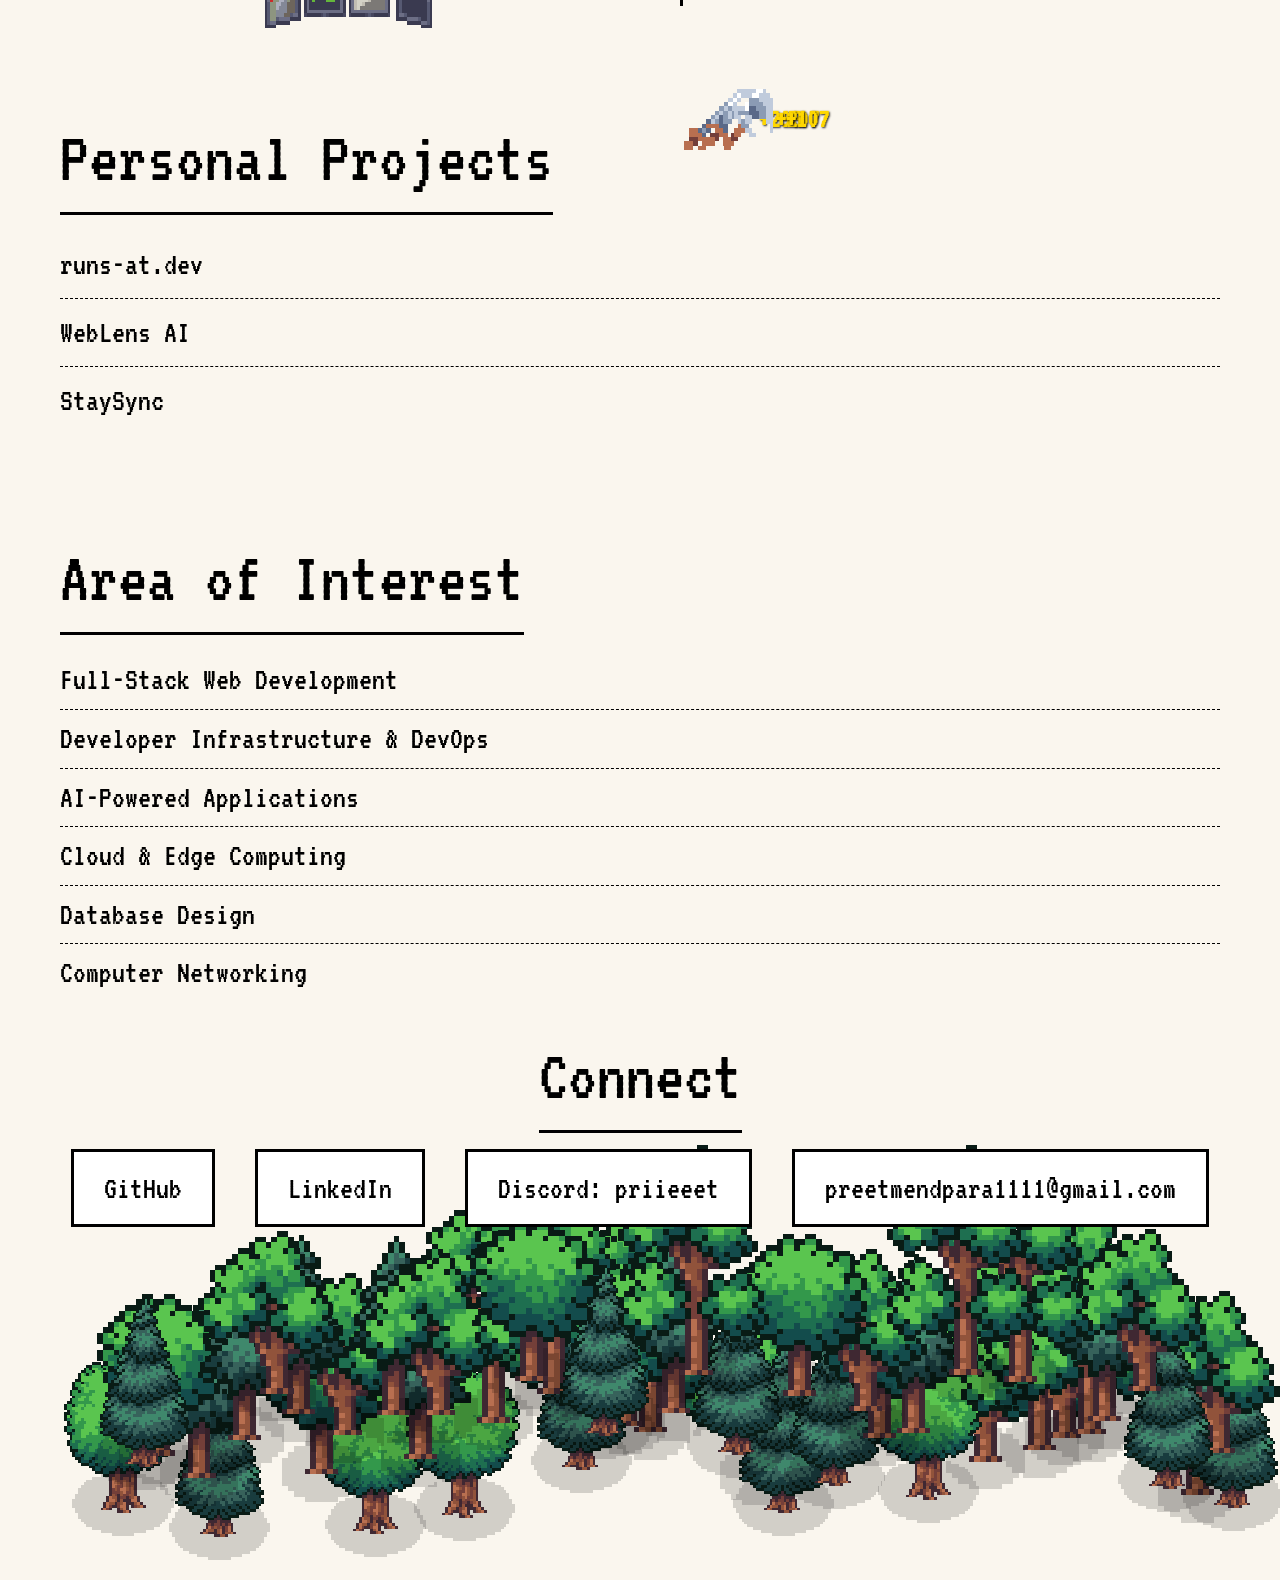
==== commit 50f380fd: "Fix runs-at.dev and WebLens AI descriptions, animated README runs-at.dev is a free subdomain registr" ====
--- a/public/index.html
+++ b/public/index.html
@@ -17,9 +17,9 @@
     <link rel="manifest" href="/site.webmanifest" />
     <meta name="theme-color" content="#0d0d10" />
     <title>Preet Mendpara — Portfolio</title>
-    <meta name="description" content="Portfolio of Preet Mendpara — full-stack developer building developer infrastructure (runs-at.dev) and AI tools (WebLens AI)." />
+    <meta name="description" content="Portfolio of Preet Mendpara — full-stack developer building developer tools (runs-at.dev) and AI tools (WebLens AI)." />
     <meta property="og:title" content="Preet Mendpara — Portfolio" />
-    <meta property="og:description" content="Portfolio of Preet Mendpara — full-stack developer building developer infrastructure (runs-at.dev) and AI tools (WebLens AI)." />
+    <meta property="og:description" content="Portfolio of Preet Mendpara — full-stack developer building developer tools (runs-at.dev) and AI tools (WebLens AI)." />
     <meta property="og:type" content="website" />
     <meta property="og:site_name" content="Preet Mendpara" />
     <meta property="og:url" content="https://preetmendpara.qzz.io/" />
@@ -32,7 +32,7 @@
       "name": "Preet Mendpara",
       "url": "https://preetmendpara.qzz.io/",
       "jobTitle": "Full-Stack Developer",
-      "description": "Portfolio of Preet Mendpara — full-stack developer building developer infrastructure (runs-at.dev) and AI tools (WebLens AI)."
+      "description": "Portfolio of Preet Mendpara — full-stack developer building developer tools (runs-at.dev) and AI tools (WebLens AI)."
     }
     </script>
     <script type="module" crossorigin src="./assets/spa-index-BbxwJ9Tg.js"></script>
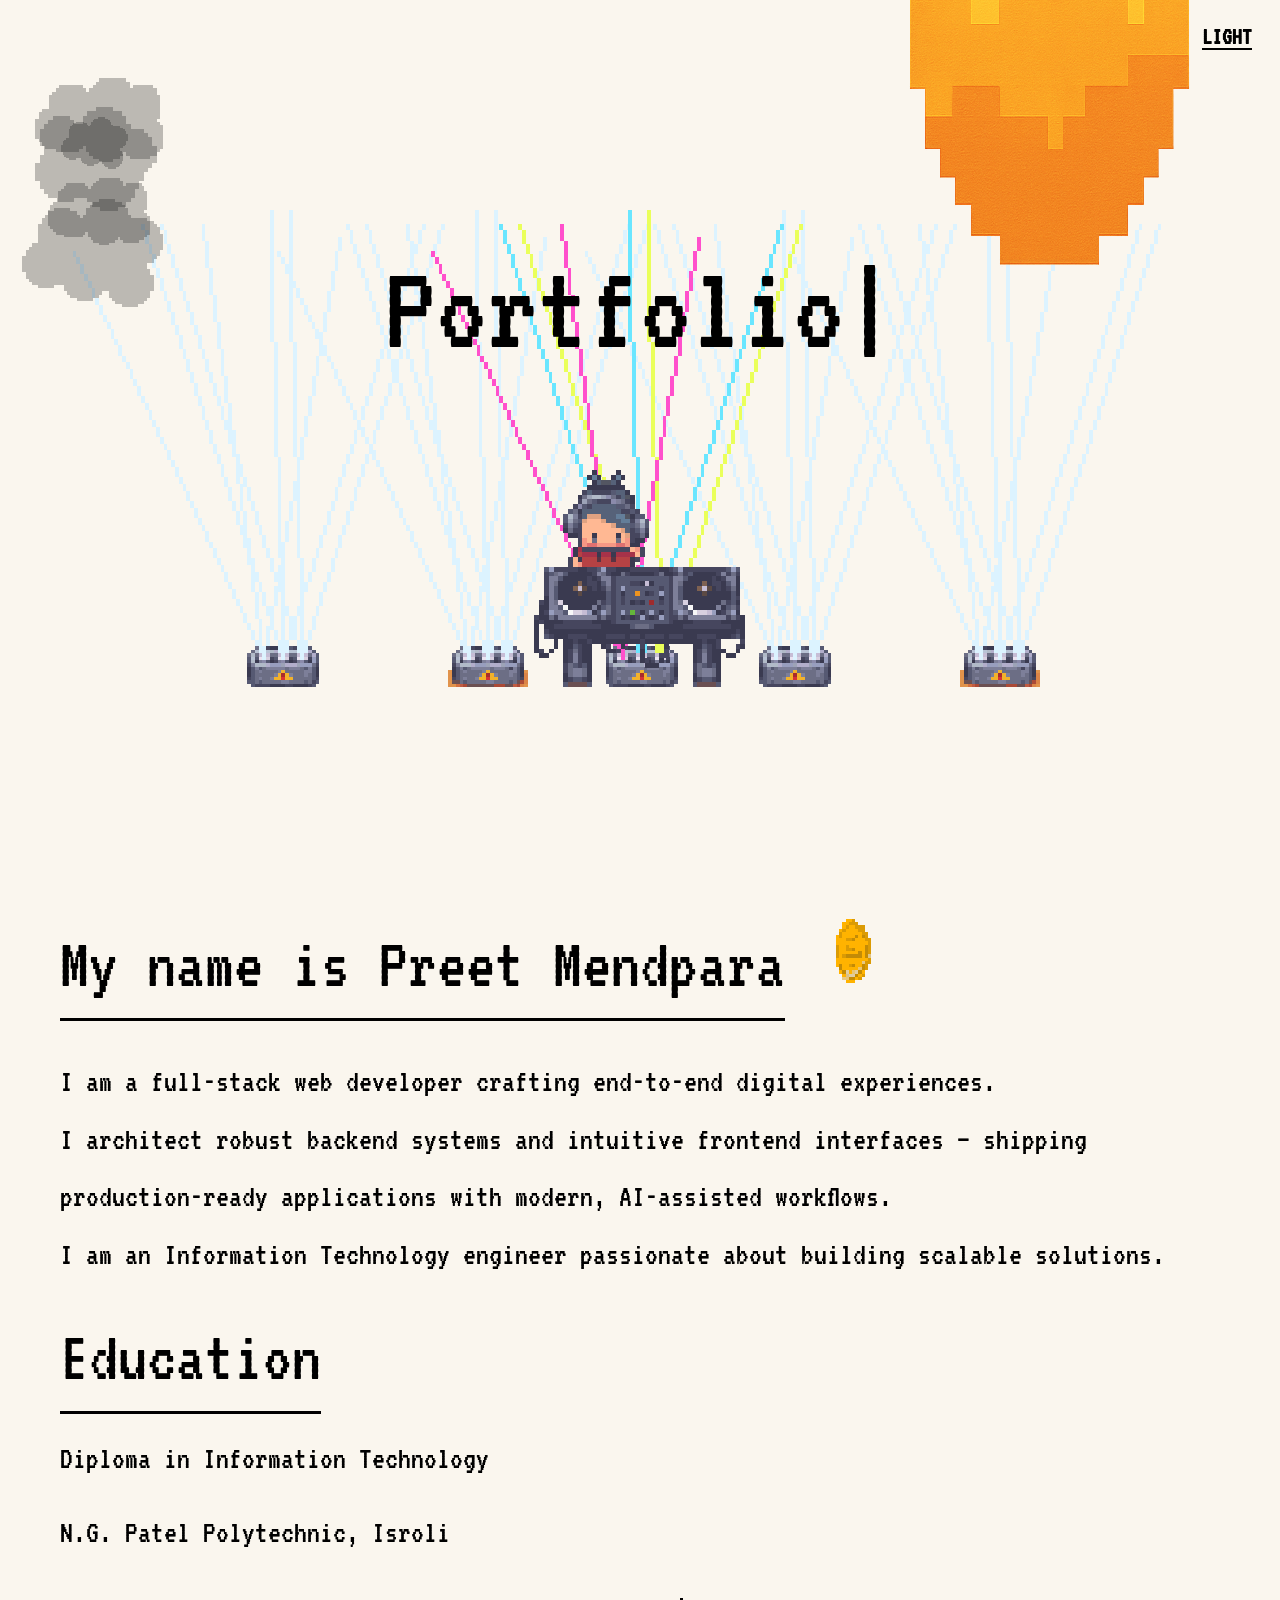
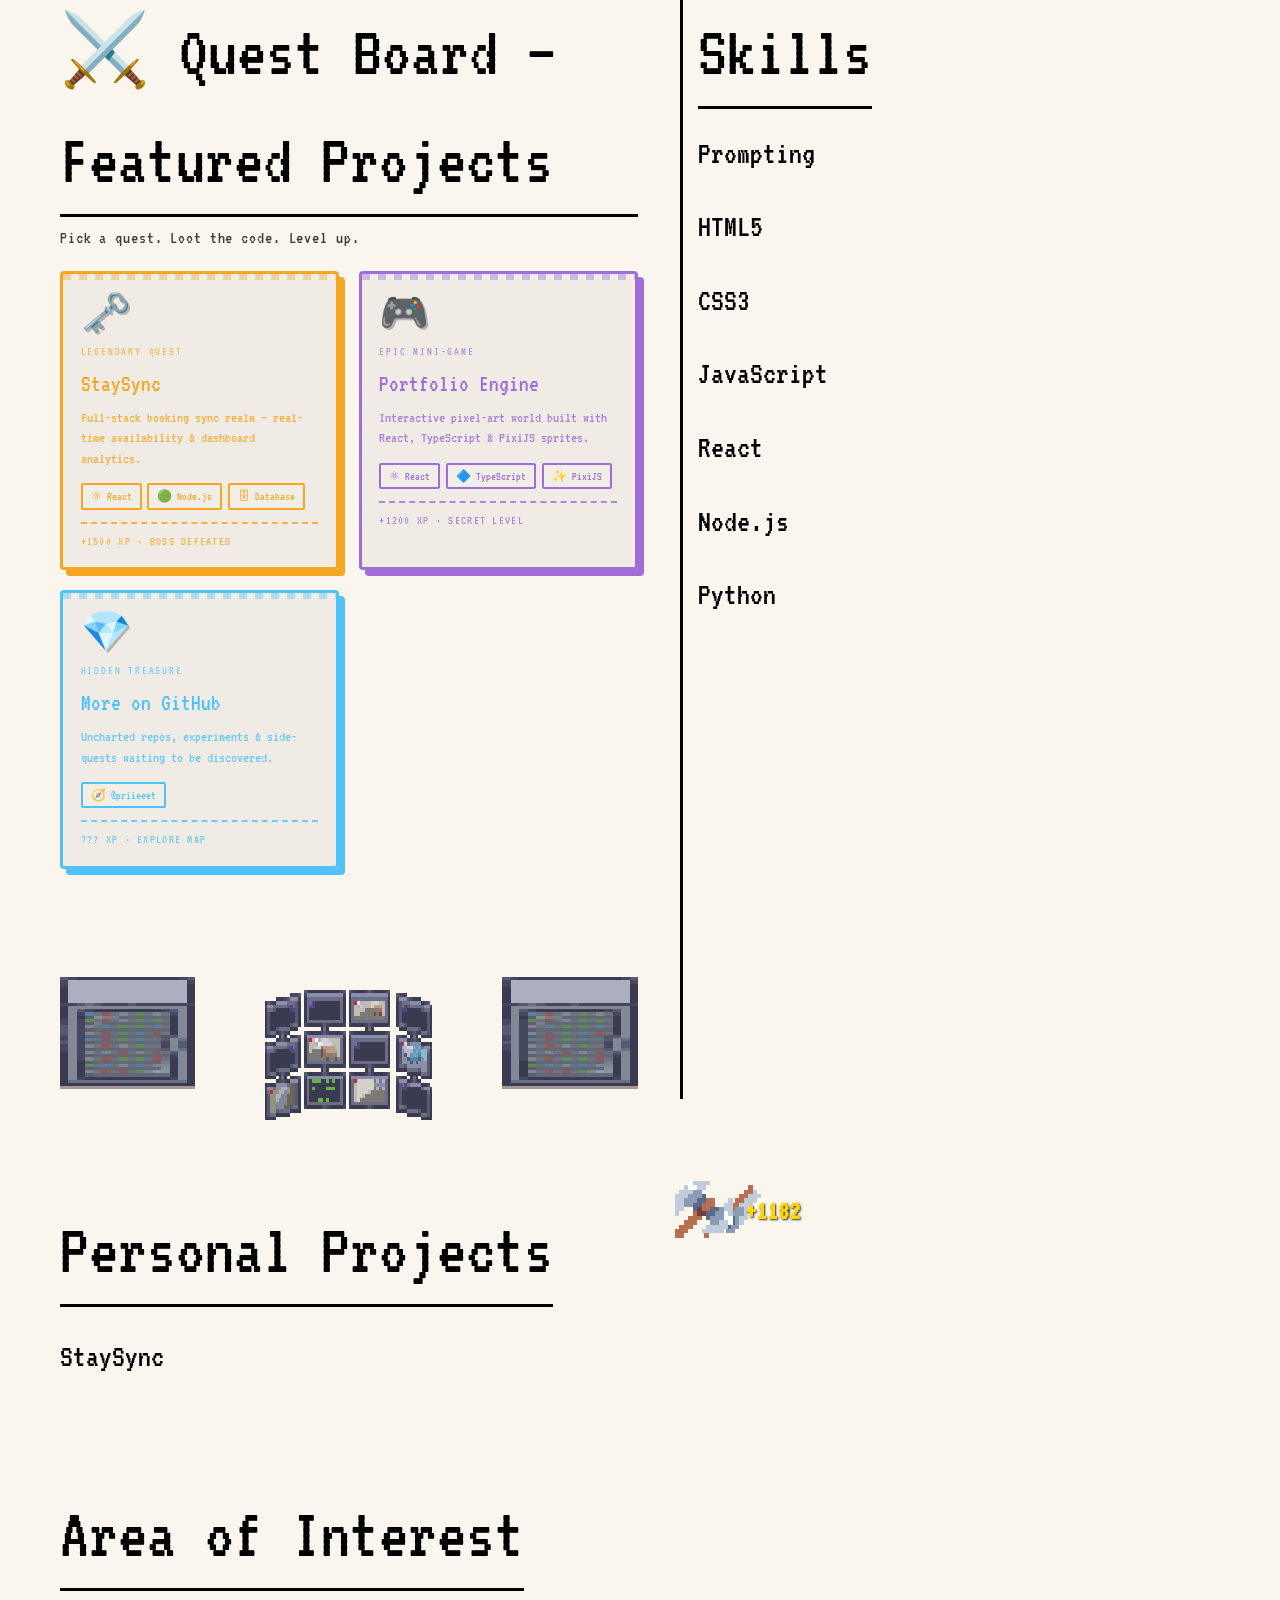
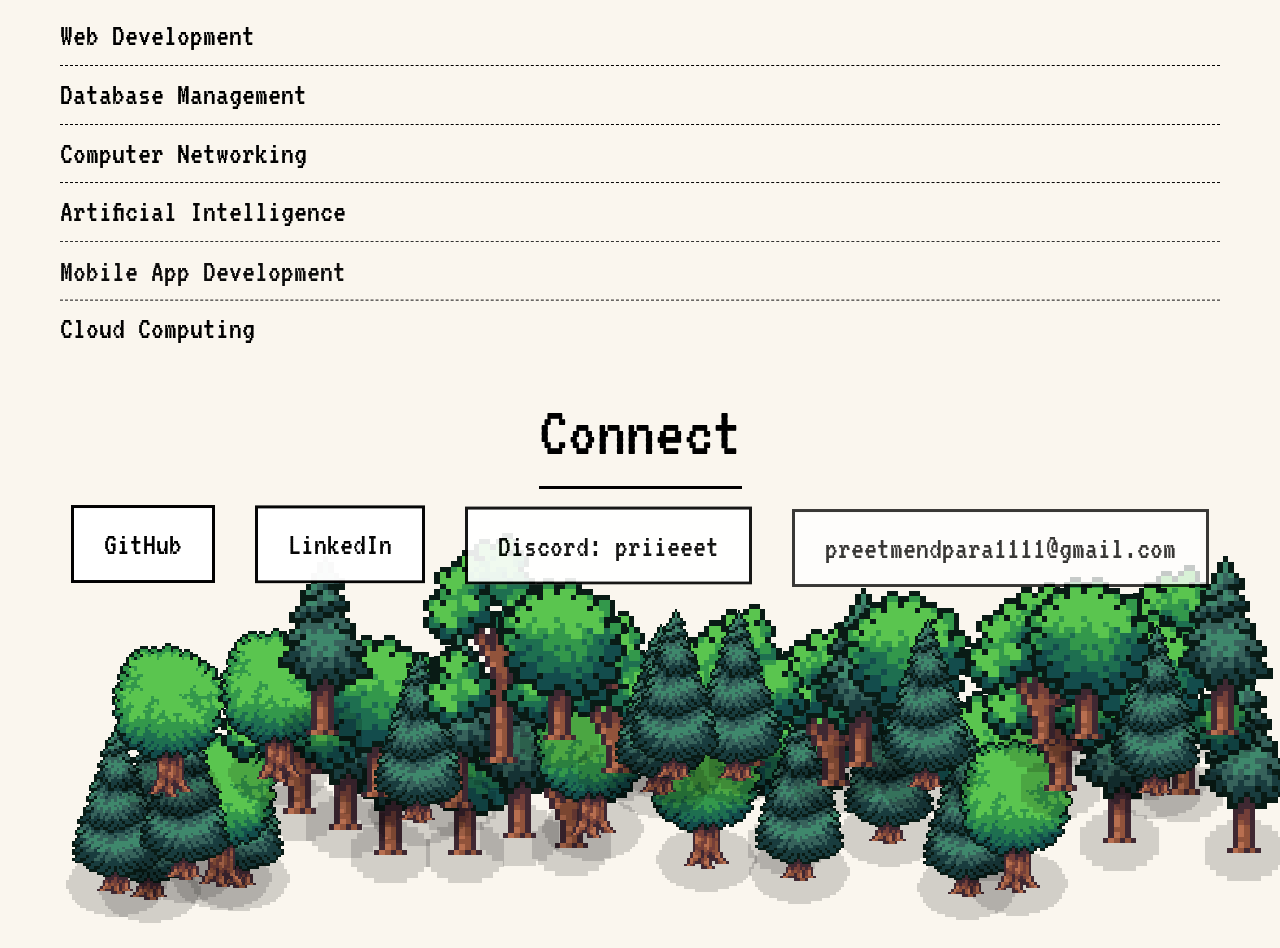
==== commit e3d494c0: "SEO and personal branding for preetmendpara.in - Titles, descriptions, canonical, robots, Open Graph" ====
--- a/public/index.html
+++ b/public/index.html
@@ -15,43 +15,136 @@
     <link rel="icon" type="image/png" sizes="16x16" href="/favicon-16x16.png?v=3" />
     <link rel="apple-touch-icon" href="/apple-touch-icon.png?v=3" />
     <link rel="manifest" href="/site.webmanifest" />
-    <meta name="theme-color" content="#0d0d10" />
-    <title>Preet Mendpara — Portfolio</title>
-    <meta name="description" content="Portfolio of Preet Mendpara — full-stack developer building developer tools (runs-at.dev) and AI tools (WebLens AI)." />
-    <meta property="og:title" content="Preet Mendpara — Portfolio" />
-    <meta property="og:description" content="Portfolio of Preet Mendpara — full-stack developer building developer tools (runs-at.dev) and AI tools (WebLens AI)." />
-    <meta property="og:type" content="website" />
+    <meta name="theme-color" content="#1a1a1e" />
+    <title>Preet Mendpara — Full-Stack Developer | Portfolio &amp; Projects</title>
+    <meta name="description" content="Preet Mendpara is a full-stack developer and IT engineer from India, creator of runs-at.dev and WebLens AI. Portfolio, projects, skills, GitHub and LinkedIn." />
+    <meta name="author" content="Preet Mendpara" />
+    <meta name="robots" content="index, follow, max-image-preview:large, max-snippet:-1" />
+    <link rel="canonical" href="https://preetmendpara.in/" />
+    <link rel="me" href="https://github.com/preetmendpara" />
+    <link rel="me" href="https://www.linkedin.com/in/preetmendpara" />
+    <link rel="preload" href="/assets/vt323-latin-400-normal-wDgJuOC9.woff2" as="font" type="font/woff2" crossorigin />
+    <meta property="og:type" content="profile" />
     <meta property="og:site_name" content="Preet Mendpara" />
-    <meta property="og:url" content="https://preetmendpara.qzz.io/" />
+    <meta property="og:title" content="Preet Mendpara — Full-Stack Developer" />
+    <meta property="og:description" content="Portfolio of Preet Mendpara: full-stack developer, creator of runs-at.dev and WebLens AI." />
+    <meta property="og:url" content="https://preetmendpara.in/" />
+    <meta property="og:image" content="https://preetmendpara.in/og-image.png" />
+    <meta property="og:image:width" content="1200" />
+    <meta property="og:image:height" content="630" />
+    <meta property="og:image:alt" content="Preet Mendpara — Full-Stack Developer" />
+    <meta property="og:locale" content="en_IN" />
+    <meta property="profile:first_name" content="Preet" />
+    <meta property="profile:last_name" content="Mendpara" />
     <meta name="twitter:card" content="summary_large_image" />
-    <link rel="canonical" href="https://preetmendpara.qzz.io/" />
+    <meta name="twitter:title" content="Preet Mendpara — Full-Stack Developer" />
+    <meta name="twitter:description" content="Portfolio of Preet Mendpara: full-stack developer, creator of runs-at.dev and WebLens AI." />
+    <meta name="twitter:image" content="https://preetmendpara.in/og-image.png" />
+    <meta name="twitter:image:alt" content="Preet Mendpara — Full-Stack Developer" />
     <script type="application/ld+json">
     {
       "@context": "https://schema.org",
-      "@type": "Person",
-      "name": "Preet Mendpara",
-      "url": "https://preetmendpara.qzz.io/",
-      "jobTitle": "Full-Stack Developer",
-      "description": "Portfolio of Preet Mendpara — full-stack developer building developer tools (runs-at.dev) and AI tools (WebLens AI)."
+      "@graph": [
+        {
+          "@type": "Person",
+          "@id": "https://preetmendpara.in/#person",
+          "name": "Preet Mendpara",
+          "givenName": "Preet",
+          "familyName": "Mendpara",
+          "url": "https://preetmendpara.in/",
+          "image": "https://preetmendpara.in/logo-512.png",
+          "jobTitle": "Full-Stack Developer",
+          "description": "Full-stack developer and Information Technology engineer from India. Creator of runs-at.dev, a free subdomain registry for developers, and WebLens AI, an AI-explained website quality analyzer.",
+          "nationality": { "@type": "Country", "name": "India" },
+          "alumniOf": { "@type": "CollegeOrUniversity", "name": "N.G. Patel Polytechnic, Isroli" },
+          "hasCredential": { "@type": "EducationalOccupationalCredential", "name": "Diploma in Information Technology" },
+          "knowsAbout": ["Full-Stack Web Development", "React", "TypeScript", "JavaScript", "Node.js", "Express", "Python", "Next.js", "SQL", "Supabase", "PostgreSQL", "Cloudflare Pages", "Cloudflare Workers", "Vercel", "DNS", "CI/CD", "GitHub Actions", "AI / LLM Integration", "Prompt Engineering", "Web Accessibility", "SEO"],
+          "sameAs": [
+            "https://github.com/preetmendpara",
+            "https://www.linkedin.com/in/preetmendpara"
+          ]
+        },
+        {
+          "@type": "WebSite",
+          "@id": "https://preetmendpara.in/#website",
+          "url": "https://preetmendpara.in/",
+          "name": "Preet Mendpara",
+          "alternateName": "Preet Mendpara Portfolio",
+          "inLanguage": "en",
+          "publisher": { "@id": "https://preetmendpara.in/#person" }
+        },
+        {
+          "@type": "ProfilePage",
+          "@id": "https://preetmendpara.in/#profilepage",
+          "url": "https://preetmendpara.in/",
+          "name": "Preet Mendpara — Full-Stack Developer | Portfolio & Projects",
+          "isPartOf": { "@id": "https://preetmendpara.in/#website" },
+          "mainEntity": { "@id": "https://preetmendpara.in/#person" }
+        },
+        {
+          "@type": "ItemList",
+          "name": "Projects by Preet Mendpara",
+          "itemListElement": [
+            { "@type": "ListItem", "position": 1, "url": "https://preetmendpara.in/projects/runs-at-dev/", "name": "runs-at.dev" },
+            { "@type": "ListItem", "position": 2, "url": "https://preetmendpara.in/projects/weblens-ai/", "name": "WebLens AI" }
+          ]
+        }
+      ]
     }
     </script>
-    <script type="module" crossorigin src="./assets/spa-index-BbxwJ9Tg.js"></script>
-    <link rel="modulepreload" crossorigin href="./assets/Geometry-foVdG5LD.js">
-    <link rel="modulepreload" crossorigin href="./assets/GCManagedHash-CzOFRGLV.js">
-    <link rel="modulepreload" crossorigin href="./assets/Filter-B21CjRwF.js">
-    <link rel="modulepreload" crossorigin href="./assets/RenderTargetSystem-B2AzJXBv.js">
-    <link rel="modulepreload" crossorigin href="./assets/canvasUtils-BE_f9GGP.js">
-    <link rel="stylesheet" crossorigin href="./assets/spa-index-B8fO9AKc.css">
+    <script type="module" crossorigin src="/assets/spa-index-BbxwJ9Tg.js"></script>
+    <link rel="modulepreload" crossorigin href="/assets/Geometry-foVdG5LD.js">
+    <link rel="modulepreload" crossorigin href="/assets/GCManagedHash-CzOFRGLV.js">
+    <link rel="modulepreload" crossorigin href="/assets/Filter-B21CjRwF.js">
+    <link rel="modulepreload" crossorigin href="/assets/RenderTargetSystem-B2AzJXBv.js">
+    <link rel="modulepreload" crossorigin href="/assets/canvasUtils-BE_f9GGP.js">
+    <link rel="stylesheet" crossorigin href="/assets/spa-index-B8fO9AKc.css">
     <link rel="stylesheet" href="/overrides.css?v=6">
     <script defer src="/gsap.min.js"></script>
     <script defer src="/ScrollTrigger.min.js"></script>
     <script defer src="/enhancements.js?v=6"></script>
+    <style>.seo-shell{max-width:720px;margin:0 auto;padding:48px 16px;font-family:system-ui,sans-serif;line-height:1.6;color:#1a1a1a;opacity:0;animation:seo-show 0s 3s forwards}.seo-shell a{color:#7a3fb8}@keyframes seo-show{to{opacity:1}}</style>
   </head>
   <body>
     <!-- Google Tag Manager (noscript) -->
     <noscript><iframe src="https://www.googletagmanager.com/ns.html?id=GTM-T278LCZX"
     height="0" width="0" style="display:none;visibility:hidden"></iframe></noscript>
     <!-- End Google Tag Manager (noscript) -->
-    <div id="root"></div>
+    <div id="root">
+      <!-- Pre-rendered, crawlable content. React replaces this on mount;
+           it only becomes visible if the app fails to load. -->
+      <main class="seo-shell">
+        <header>
+          <h1>Preet Mendpara</h1>
+          <p>Full-Stack Developer &amp; Information Technology Engineer</p>
+          <nav aria-label="Profiles">
+            <a href="https://github.com/preetmendpara" rel="me">GitHub</a> ·
+            <a href="https://www.linkedin.com/in/preetmendpara" rel="me">LinkedIn</a>
+          </nav>
+        </header>
+        <section aria-labelledby="about">
+          <h2 id="about">About Preet Mendpara</h2>
+          <p>I'm Preet Mendpara, a full-stack developer and Information Technology engineer from India. I build fast, reliable web products end to end — from database and API design to responsive, accessible interfaces.</p>
+          <p>I work mostly with React, TypeScript, Node.js and Python, and ship on Cloudflare, Vercel and Supabase.</p>
+        </section>
+        <section aria-labelledby="projects">
+          <h2 id="projects">Projects</h2>
+          <ul>
+            <li><a href="/projects/runs-at-dev/">runs-at.dev</a> — free subdomains for developers; the registry is an open git repository with DNS synced by CI. (<a href="https://runs-at.dev">runs-at.dev</a>)</li>
+            <li><a href="/projects/weblens-ai/">WebLens AI</a> — website quality analyzer: deterministic scoring for SEO, accessibility and performance, with findings explained by generative AI.</li>
+            <li><a href="https://github.com/preetmendpara/staysynchotel">StaySync</a> — full-stack hotel booking and management platform with real-time availability.</li>
+            <li><a href="https://github.com/preetmendpara/carverse">CarVerse</a> — car marketplace with 3D walkarounds and an AI assistant on live inventory.</li>
+          </ul>
+        </section>
+        <section aria-labelledby="skills">
+          <h2 id="skills">Skills</h2>
+          <p>TypeScript, JavaScript, React, Node.js, Python, HTML5 &amp; CSS3, REST APIs, SQL &amp; databases, Cloudflare Pages &amp; Workers, CI/CD, Git &amp; GitHub, AI / LLM integration, prompt engineering.</p>
+        </section>
+        <section aria-labelledby="education">
+          <h2 id="education">Education</h2>
+          <p>Diploma in Information Technology — N.G. Patel Polytechnic, Isroli.</p>
+        </section>
+      </main>
+    </div>
   </body>
 </html>
--- a/assets/spa-index-B8fO9AKc.css
+++ b/assets/spa-index-B8fO9AKc.css
@@ -0,0 +1 @@
+*{box-sizing:border-box;margin:0;padding:0}html{scroll-behavior:smooth}:root{--bg-color:white;--text-color:black;--scale-factor:clamp(6px, min(1vw, 1.5vh), 16px);--base-size:calc(16 * var(--scale-factor))}[data-theme=dark]{--bg-color:black;--text-color:white}body{background-color:var(--bg-color);color:var(--text-color);-webkit-font-smoothing:antialiased;-moz-osx-font-smoothing:grayscale;-webkit-user-select:none;user-select:none;font-family:VT323,monospace;transition:background-color .3s,color .3s}.selectable{-webkit-user-select:text;user-select:text}.theme-container{width:calc(36 * var(--scale-factor));height:calc(36 * var(--scale-factor));z-index:1000;position:absolute;top:0;right:0;overflow:hidden}.theme-sprite-container{width:calc(36 * var(--scale-factor));height:calc(36 * var(--scale-factor));position:relative;overflow:hidden}.theme-sprite{width:calc(72 * var(--scale-factor));height:calc(72 * var(--scale-factor));top:calc(-36 * var(--scale-factor));image-rendering:pixelated;image-rendering:-moz-crisp-edges;image-rendering:crisp-edges;pointer-events:none;position:absolute;left:0}.theme-text-button{color:var(--text-color);text-underline-offset:4px;cursor:pointer;text-transform:uppercase;background:0 0;border:none;padding:5px 10px;font-family:VT323,monospace;font-size:1.5rem;font-weight:700;text-decoration:underline;position:absolute;top:20%;left:80%;transform:translate(-50%,-50%)}.App{min-height:100vh}.fade-section{opacity:0;transition:opacity 1.2s,transform 1.2s;transform:translateY(20px)}.fade-section.visible{opacity:1;transform:translateY(0)}.about-header{align-items:center;gap:1rem;margin-bottom:1rem;display:flex}.about-header h2{margin-bottom:0}.coin-animation{transform:translateY(calc(-2 * var(--scale-factor)));flex-shrink:0;display:inline-block}.coin-sprite{width:calc(8 * var(--scale-factor));height:calc(8 * var(--scale-factor));image-rendering:pixelated;image-rendering:-moz-crisp-edges;image-rendering:crisp-edges}.hero-section{flex-direction:column;justify-content:center;align-items:center;min-height:100vh;display:flex;position:relative;overflow:hidden}.clouds-container{pointer-events:none;z-index:1001;width:100%;height:30vh;position:absolute;top:0;left:0}.cloud{position:absolute}.cloud.from-left{animation:linear infinite floatCloudLeft}.cloud.from-right{animation:linear infinite floatCloudRight}@keyframes floatCloudLeft{0%{left:-200px}to{left:calc(100% + 200px)}}@keyframes floatCloudRight{0%{right:-200px}to{right:calc(100% + 200px)}}.cloud-sprite{width:calc(15 * var(--scale-factor));opacity:.7;height:auto;image-rendering:pixelated;image-rendering:-moz-crisp-edges;image-rendering:crisp-edges}[data-theme=dark] .cloud-sprite{opacity:.9}.birds-container{pointer-events:none;z-index:1000;width:100%;height:15vh;position:absolute;top:0;left:0}.bird{width:calc(4.8 * var(--scale-factor));height:calc(4.8 * var(--scale-factor));image-rendering:pixelated;image-rendering:-moz-crisp-edges;image-rendering:crisp-edges;animation-fill-mode:forwards;position:absolute}.bird.from-left{animation:linear forwards flyBirdLeft}.bird.from-right{animation:linear forwards flyBirdRight}.bird.hovering{animation:linear hoverBird!important}@keyframes flyBirdLeft{0%{left:-60px}to{left:calc(100% + 60px)}}@keyframes flyBirdRight{0%{left:calc(100% + 60px)}to{left:-60px}}@keyframes hoverBird{0%{left:-60px}40%{left:45%}60%{left:45%}to{left:calc(100% + 60px)}}h1{text-align:center;z-index:2;min-height:1.2em;padding:0 20px;font-size:clamp(3rem,10vw,10rem);font-weight:400;position:relative}.cursor{font-weight:400;animation:1s infinite blink;display:inline-block}@keyframes blink{0%,50%{opacity:1}51%,to{opacity:0}}.loading-dots{animation:1.5s ease-in-out infinite pulse;display:inline-block}@keyframes pulse{50%{opacity:.5}}@media (width<=768px){h1{font-size:clamp(2.5rem,12vw,6rem)}}@media (width<=480px){h1{font-size:clamp(2rem,15vw,4rem)}}.content-container{justify-content:space-between;width:100%;padding:10px 60px;display:flex}.about-section{text-align:left;flex:0 55%;padding-right:30px;position:relative}.about-section.standalone{width:100%;padding:10px 60px;position:relative}.about-section.standalone:after{display:none}.about-section:after{content:"";background-color:currentColor;width:3px;height:100%;position:absolute;top:0;right:-15px}.about-section h2{border-bottom:3px solid;margin-bottom:1rem;padding-bottom:0;font-size:clamp(3rem,6vw,4.5rem);font-weight:400;display:inline-block}.about-section p{margin-bottom:1rem;font-size:clamp(1.5rem,3vw,2rem);line-height:1.8}.about-section p:last-child{margin-bottom:0}.about-content{align-items:flex-start;gap:.5rem;display:flex}.about-text{flex:1}.skills-section{text-align:left;flex:0 50%;padding-left:30px}.skills-section h2{border-bottom:3px solid;margin-bottom:1rem;padding-bottom:0;font-size:clamp(3rem,6vw,4.5rem);font-weight:400;display:inline-block}.skills-section ul{padding:0;list-style:none}.skills-section li{margin-bottom:1rem;font-size:clamp(1.5rem,3vw,2rem);line-height:1.8}.education-section{text-align:left;width:100%;padding:10px 60px}.education-section h2{border-bottom:3px solid;margin-bottom:1rem;padding-bottom:0;font-size:clamp(3rem,6vw,4.5rem);font-weight:400;display:inline-block}.education-section ul{padding:0;list-style:none}.education-section li{margin-bottom:1rem;font-size:clamp(1.5rem,3vw,2rem);line-height:1.8}.experience-section{text-align:left;flex:0 55%;padding-right:30px;position:relative}.experience-section:after{content:"";background-color:currentColor;width:3px;height:100%;position:absolute;top:0;right:-15px}.experience-section h2{border-bottom:3px solid;margin-bottom:1rem;padding-bottom:0;font-size:clamp(3rem,6vw,4.5rem);font-weight:400;display:inline-block}.experience-section ul{padding:0;list-style:none}.experience-section li{margin-bottom:1rem;font-size:clamp(1.5rem,3vw,2rem);line-height:1.8}.projects-section{text-align:left;width:100%;padding:10px 60px}.projects-section.professional-work{z-index:1;padding-top:10px;position:relative}.projects-section h2{border-bottom:3px solid;margin-bottom:1rem;padding-bottom:0;font-size:clamp(3rem,6vw,4.5rem);font-weight:400;display:inline-block}.projects-header{flex-wrap:nowrap;align-items:baseline;gap:2rem;margin-bottom:1rem;display:flex}.projects-header h2{white-space:nowrap;flex-shrink:0;margin-bottom:0}.floating-exp-container{width:calc(15 * var(--scale-factor));height:calc(12 * var(--scale-factor));transform:translateY(calc(-2 * var(--scale-factor)));flex-shrink:1;position:relative}.floating-exp-item{pointer-events:none;align-items:center;gap:.5rem;animation:2s ease-out floatUp;display:flex;position:absolute}@keyframes floatUp{0%{opacity:1;transform:translateY(0)}to{opacity:0;transform:translateY(calc(-8 * var(--scale-factor)))}}.exp-sprite{width:calc(5.5 * var(--scale-factor));height:calc(5.5 * var(--scale-factor));image-rendering:pixelated;image-rendering:-moz-crisp-edges;image-rendering:crisp-edges}.exp-value{font-size:calc(2.2 * var(--scale-factor));color:gold;text-shadow:1px 1px 2px #000c;font-weight:700}.projects-section ul{padding:0;list-style:none}.projects-section li{border-bottom:1px dashed;margin-bottom:0;padding:0;font-size:clamp(1.5rem,3vw,2rem);line-height:1.8;position:relative;overflow:hidden}.projects-section li a,.projects-section li .no-link{color:inherit;z-index:1;width:100%;padding:.3rem 35px .3rem 0;text-decoration:none;transition:all .3s;display:block;position:relative}.projects-section li a .project-text{z-index:2;position:relative}.projects-section li a .char,.projects-section li .no-link .char{color:inherit;transition:color .15s;transition-delay:var(--unhover-delay);display:inline-block}.projects-section li:has(a):before{content:"";z-index:0;background-color:#000;width:100%;height:100%;transition:left .3s;position:absolute;top:0;left:-100%}.projects-section li:has(a):hover:before{left:0}.projects-section li:has(a):hover a .char{color:#fff;transition-delay:var(--hover-delay)}.projects-section li .no-link{cursor:default;opacity:.8;font-size:inherit}.projects-section li .no-link .project-text,.projects-section li .no-link .project-text .char{font-size:inherit}.projects-section li:after{content:">";opacity:0;pointer-events:none;z-index:3;transition:opacity .2s,right .2s;position:absolute;top:50%;right:0;transform:translateY(-50%)}.projects-section li:has(a):hover:after{opacity:1;color:#fff;transition-delay:.3s;right:10px}.projects-section li:last-child{border-bottom:none}[data-theme=dark] .projects-section li:has(a):before{background-color:#fff}[data-theme=dark] .projects-section li:has(a):hover a .char{color:#000;transition-delay:var(--hover-delay)}[data-theme=dark] .projects-section li:has(a):hover:after{color:#000;transition-delay:.3s}.connect-section{text-align:center;width:100%;padding:10px 60px 160px;position:relative}.connect-section>h2,.connect-section>.connect-links{z-index:1;position:relative}.connect-section h2{border-bottom:3px solid;margin-bottom:1rem;padding-bottom:0;font-size:clamp(3rem,6vw,4.5rem);font-weight:400;display:inline-block}.connect-links{flex-wrap:wrap;justify-content:center;gap:40px;display:flex}.connect-link{color:inherit;background:var(--bg-color);z-index:1;border:3px solid;padding:12px 30px;font-size:clamp(1.5rem,3vw,2rem);font-weight:500;text-decoration:none;transition:all .3s;display:inline-block;position:relative;overflow:hidden}.connect-link span{z-index:2;transition:color .3s;position:relative}.connect-link:before{content:"";z-index:-1;background-color:currentColor;width:100%;height:100%;transition:top .3s;position:absolute;top:100%;left:0}.connect-link:hover:before{top:0}.connect-link:hover{transform:translateY(-2px);box-shadow:0 5px 15px #0000004d}[data-theme=light] .connect-link:hover span{color:#fff}[data-theme=dark] .connect-link:hover span{color:#000}[data-theme=dark] .connect-link:hover{box-shadow:0 5px 15px #fff3}[data-theme=dark] .about-section,[data-theme=dark] .skills-section,[data-theme=dark] .education-section,[data-theme=dark] .experience-section,[data-theme=dark] .projects-section,[data-theme=dark] .connect-section{color:#fff}.worms-section{width:100%;height:70px;margin:0;position:relative;overflow:hidden}.worms-container{width:100%;height:100%;position:absolute;top:0;left:0}.worm{width:calc(6.4 * var(--scale-factor));height:calc(6.4 * var(--scale-factor));image-rendering:pixelated;image-rendering:-moz-crisp-edges;image-rendering:crisp-edges;animation-fill-mode:forwards;position:absolute;bottom:0}.worm.from-left{animation:linear forwards crawlWormLeft}.worm.from-right{animation:linear forwards crawlWormRight}@keyframes crawlWormLeft{0%{left:calc(-10 * var(--scale-factor))}to{left:calc(100% + 10 * var(--scale-factor))}}@keyframes crawlWormRight{0%{left:calc(100% + 10 * var(--scale-factor))}to{left:calc(-10 * var(--scale-factor))}}.servers-container{justify-content:center;align-items:flex-end;gap:4rem;width:100%;height:150px;margin-top:5rem;display:flex;position:relative}.server{width:calc(12 * var(--scale-factor));height:calc(12 * var(--scale-factor));image-rendering:pixelated;image-rendering:-moz-crisp-edges;image-rendering:crisp-edges}.server-center{width:calc(14 * var(--scale-factor));height:calc(14 * var(--scale-factor));margin-bottom:calc(-2 * var(--scale-factor))}.forest-container{bottom:calc(-16 * var(--scale-factor));width:100%;height:calc(50 * var(--scale-factor));pointer-events:none;z-index:0;position:absolute;left:0;overflow:hidden}.forest-tree{width:calc(14 * var(--scale-factor));height:auto;image-rendering:pixelated;image-rendering:-moz-crisp-edges;image-rendering:crisp-edges;transform-origin:bottom;animation:4s ease-in-out infinite sway;position:absolute;bottom:0}@keyframes sway{0%,to{transform:rotate(-1deg) translateX(0) var(--tree-scale)}50%{transform:rotate(1deg) translateX(2px) var(--tree-scale)}}.modal-overlay{z-index:1000;background-color:#000000d9;justify-content:center;align-items:center;display:flex;position:fixed;inset:0}.modal-content{background-color:var(--bg-color);border:3px solid var(--text-color);max-width:90vw;max-height:90vh;animation:.3s slideIn;position:relative;box-shadow:8px 8px #0006}[data-theme=dark] .modal-content{box-shadow:8px 8px #ffffff1a}@keyframes slideIn{0%{opacity:0;transform:translateY(-30px)}to{opacity:1;transform:translateY(0)}}.modal-header{border-bottom:3px solid var(--text-color);justify-content:space-between;align-items:center;padding:10px 14px;display:flex}.modal-title{font-family:VT323,monospace;font-size:clamp(1rem,2.5vw,1.5rem);font-weight:400}.modal-close{border:2px solid var(--text-color);cursor:pointer;color:var(--text-color);background:0 0;padding:4px 10px;font-family:VT323,monospace;font-size:clamp(.8rem,1.5vw,1rem);line-height:1;transition:all .2s}.modal-close:hover{background-color:var(--text-color);color:var(--bg-color)}.video-container{width:80vw;max-width:1000px;height:45vw;max-height:562px;position:relative}.video-container iframe,.video-container video{border:none;width:100%;height:100%;display:block}.trailer-video{object-fit:contain;background-color:#000}.modal-footer{border-top:3px solid var(--text-color);align-items:center;gap:16px;padding:10px 14px;display:flex}.modal-link{color:var(--text-color);border:2px solid var(--text-color);padding:4px 14px;font-family:VT323,monospace;font-size:clamp(.85rem,1.5vw,1rem);text-decoration:none;transition:all .2s}.modal-link:hover{background-color:var(--text-color);color:var(--bg-color)}.game-modal-content{flex-direction:column;max-width:90vw;max-height:90vh;display:flex}.game-container{aspect-ratio:16/9;background-color:#242424;width:70vw;max-width:900px;max-height:70vh;position:relative}.game-container:fullscreen{width:100vw;max-width:none;height:100vh;max-height:none}.game-iframe{background-color:#242424;border:none;width:100%;height:100%;display:block}.fullscreen-btn{cursor:pointer;background:0 0;margin-left:auto;font-family:VT323,monospace}@media (width<=768px){.game-container{width:88vw;max-width:none}}@media (width<=480px){.game-container{aspect-ratio:4/3;width:92vw}}@media (width<=968px){:root{--scale-factor:clamp(5px, min(1vw, 1.5vh), 12px)}.theme-text-button{padding:4px 8px;font-size:1.2rem}.floating-exp-container{width:calc(12 * var(--scale-factor));height:calc(10 * var(--scale-factor))}.about-content{flex-direction:column;gap:2rem}.content-container{flex-direction:column;gap:40px;padding:10px 40px}.about-section,.skills-section,.experience-section{padding-left:0;padding-right:0}.about-section.standalone{padding:10px 40px}.about-section:after,.experience-section:after{display:none}.education-section,.projects-section{padding:10px 40px}.connect-section{padding:10px 40px 120px}.about-section h2,.skills-section h2,.education-section h2,.experience-section h2,.projects-section h2,.connect-section h2{margin-bottom:1rem}.connect-links{gap:20px}.servers-container{gap:2rem;margin-top:.5rem}}@media (width<=480px){.theme-text-button{padding:3px 6px;font-size:1rem}.content-container{gap:30px;padding:20px}.about-section.standalone,.education-section,.projects-section{padding:10px 20px}.connect-section{padding:10px 20px 100px}.skills-section li{margin-bottom:.8rem}.connect-links{gap:15px}.connect-link{padding:8px 16px;font-size:clamp(1.2rem,3vw,1.5rem)}.servers-container{gap:1.5rem;margin-top:0}}.dj-animation-container,.sprite-animation-container{width:100%;height:calc(22 * var(--scale-factor));justify-content:center;align-items:flex-end;display:flex;position:relative}.dj-sprite{width:calc(18 * var(--scale-factor));height:calc(18 * var(--scale-factor));bottom:calc(0 * var(--scale-factor));image-rendering:pixelated;image-rendering:-moz-crisp-edges;image-rendering:crisp-edges;z-index:2;position:absolute;left:50%;transform:translate(-50%)}.dj-laser{width:calc(38 * var(--scale-factor));height:calc(38 * var(--scale-factor));bottom:calc(0 * var(--scale-factor));image-rendering:pixelated;image-rendering:-moz-crisp-edges;image-rendering:crisp-edges;position:absolute}.laser-behind{z-index:1;left:50%;transform:translate(-50%)}.laser-near-left{transform:translateX(calc(-50% - 12 * var(--scale-factor)));left:50%}.laser-near-right{transform:translateX(calc(-50% + 12 * var(--scale-factor)));left:50%}.laser-far-left{transform:translateX(calc(-50% - 28 * var(--scale-factor)));left:50%}.laser-far-right{transform:translateX(calc(-50% + 28 * var(--scale-factor)));left:50%}@media (width<=480px){:root{--scale-factor:clamp(4px, min(1vw, 1.5vh), 8px)}.projects-header{gap:.8rem}.projects-header h2{font-size:clamp(1.8rem,5vw,2.5rem)!important}.floating-exp-container{width:calc(8 * var(--scale-factor));height:calc(6 * var(--scale-factor));transform:translateY(calc(-1 * var(--scale-factor)))}.exp-sprite{width:calc(3.2 * var(--scale-factor));height:calc(3.2 * var(--scale-factor))}.exp-value{font-size:calc(1.4 * var(--scale-factor))}.floating-exp-item{gap:.2rem}}.quest-board .quest-sub{opacity:.75;letter-spacing:.05em;margin:-.5rem 0 1.25rem;font-size:1.1rem}.quest-grid{grid-template-columns:repeat(auto-fit,minmax(260px,1fr));gap:1.25rem;margin-bottom:1.5rem;display:grid}.quest-card{color:inherit;image-rendering:pixelated;background:#0000000a;border:3px solid;border-radius:4px;padding:1.25rem 1.1rem 1rem;text-decoration:none;transition:transform .15s,box-shadow .15s;display:block;position:relative;overflow:hidden;box-shadow:6px 6px}.quest-card:before{content:"";opacity:.4;background:repeating-linear-gradient(90deg,currentColor 0 8px,#0000 8px 16px);height:6px;position:absolute;top:0;left:0;right:0}.quest-card:hover{transform:translate(-3px,-3px);box-shadow:9px 9px}.quest-card:active{transform:translate(2px,2px);box-shadow:3px 3px}.quest-icon{filter:drop-shadow(2px 2px #00000040);margin-bottom:.5rem;font-size:2.5rem;line-height:1;animation:2.4s ease-in-out infinite quest-bob}@keyframes quest-bob{0%,to{transform:translateY(0)}50%{transform:translateY(-4px)}}.quest-rarity{letter-spacing:.15em;opacity:.7;margin-bottom:.35rem;font-size:.75rem}.quest-card h3{margin:0 0 .4rem;font-size:1.5rem}.quest-card p{opacity:.85;margin:0 0 .85rem;font-size:.95rem;line-height:1.35}.quest-tags{flex-wrap:wrap;gap:.35rem;margin-bottom:.75rem;display:flex}.quest-tags span{background:#ffffff0f;border:2px solid;border-radius:2px;padding:.15rem .5rem;font-size:.75rem}.quest-xp{letter-spacing:.1em;opacity:.8;border-top:2px dashed;padding-top:.5rem;font-size:.8rem}.quest-legendary{color:#f5a623}.quest-epic{color:#a06cd5}.quest-rare{color:#4fc3f7}@font-face{font-family:VT323;font-style:normal;font-display:swap;font-weight:400;src:url(./vt323-vietnamese-400-normal-D0VnvwZ9.woff2)format("woff2"),url(./vt323-vietnamese-400-normal-D_5Q7Vcv.woff)format("woff");unicode-range:U+102-103,U+110-111,U+128-129,U+168-169,U+1A0-1A1,U+1AF-1B0,U+300-301,U+303-304,U+308-309,U+323,U+329,U+1EA0-1EF9,U+20AB}@font-face{font-family:VT323;font-style:normal;font-display:swap;font-weight:400;src:url(./vt323-latin-ext-400-normal-iUdYUaX4.woff2)format("woff2"),url(./vt323-latin-ext-400-normal-DqOq58ri.woff)format("woff");unicode-range:U+100-2BA,U+2BD-2C5,U+2C7-2CC,U+2CE-2D7,U+2DD-2FF,U+304,U+308,U+329,U+1D00-1DBF,U+1E00-1E9F,U+1EF2-1EFF,U+2020,U+20A0-20AB,U+20AD-20C0,U+2113,U+2C60-2C7F,U+A720-A7FF}@font-face{font-family:VT323;font-style:normal;font-display:swap;font-weight:400;src:url(./vt323-latin-400-normal-wDgJuOC9.woff2)format("woff2"),url(./vt323-latin-400-normal-Dqn9ZSPj.woff)format("woff");unicode-range:U+??,U+131,U+152-153,U+2BB-2BC,U+2C6,U+2DA,U+2DC,U+304,U+308,U+329,U+2000-206F,U+20AC,U+2122,U+2191,U+2193,U+2212,U+2215,U+FEFF,U+FFFD}@layer properties{@supports (((-webkit-hyphens:none)) and (not (margin-trim:inline))) or ((-moz-orient:inline) and (not (color:rgb(from red r g b)))){*,:before,:after,::backdrop{--tw-translate-x:0;--tw-translate-y:0;--tw-translate-z:0;--tw-rotate-x:initial;--tw-rotate-y:initial;--tw-rotate-z:initial;--tw-skew-x:initial;--tw-skew-y:initial;--tw-space-y-reverse:0;--tw-space-x-reverse:0;--tw-border-style:solid;--tw-leading:initial;--tw-font-weight:initial;--tw-tracking:initial;--tw-ordinal:initial;--tw-slashed-zero:initial;--tw-numeric-figure:initial;--tw-numeric-spacing:initial;--tw-numeric-fraction:initial;--tw-shadow:0 0 #0000;--tw-shadow-color:initial;--tw-shadow-alpha:100%;--tw-inset-shadow:0 0 #0000;--tw-inset-shadow-color:initial;--tw-inset-shadow-alpha:100%;--tw-ring-color:initial;--tw-ring-shadow:0 0 #0000;--tw-inset-ring-color:initial;--tw-inset-ring-shadow:0 0 #0000;--tw-ring-inset:initial;--tw-ring-offset-width:0px;--tw-ring-offset-color:#fff;--tw-ring-offset-shadow:0 0 #0000;--tw-outline-style:solid;--tw-duration:initial;--tw-ease:initial;--tw-content:"";--tw-animation-delay:0s;--tw-animation-direction:normal;--tw-animation-duration:initial;--tw-animation-fill-mode:none;--tw-animation-iteration-count:1;--tw-enter-blur:0;--tw-enter-opacity:1;--tw-enter-rotate:0;--tw-enter-scale:1;--tw-enter-translate-x:0;--tw-enter-translate-y:0;--tw-exit-blur:0;--tw-exit-opacity:1;--tw-exit-rotate:0;--tw-exit-scale:1;--tw-exit-translate-x:0;--tw-exit-translate-y:0}}}@layer theme{:root,:host{--font-sans:ui-sans-serif, system-ui, sans-serif, "Apple Color Emoji", "Segoe UI Emoji", "Segoe UI Symbol", "Noto Color Emoji";--font-mono:ui-monospace, SFMono-Regular, Menlo, Monaco, Consolas, "Liberation Mono", "Courier New", monospace;--color-black:#000;--spacing:.25rem;--container-sm:24rem;--container-md:28rem;--container-lg:32rem;--text-xs:.75rem;--text-xs--line-height:calc(1 / .75);--text-sm:.875rem;--text-sm--line-height:calc(1.25 / .875);--text-base:1rem;--text-base--line-height:calc(1.5 / 1);--text-lg:1.125rem;--text-lg--line-height:calc(1.75 / 1.125);--text-xl:1.25rem;--text-xl--line-height:calc(1.75 / 1.25);--text-7xl:4.5rem;--text-7xl--line-height:1;--font-weight-normal:400;--font-weight-medium:500;--font-weight-semibold:600;--font-weight-bold:700;--tracking-tight:-.025em;--tracking-widest:.1em;--leading-relaxed:1.625;--ease-in-out:cubic-bezier(.4, 0, .2, 1);--animate-pulse:pulse 2s cubic-bezier(.4, 0, .6, 1) infinite;--aspect-video:16 / 9;--default-transition-duration:.15s;--default-transition-timing-function:cubic-bezier(.4, 0, .2, 1);--default-font-family:var(--font-sans);--default-mono-font-family:var(--font-mono);--color-background:var(--background);--color-foreground:var(--foreground);--color-border:var(--border)}}@layer base{*,:after,:before,::backdrop{box-sizing:border-box;border:0 solid;margin:0;padding:0}::file-selector-button{box-sizing:border-box;border:0 solid;margin:0;padding:0}html,:host{-webkit-text-size-adjust:100%;tab-size:4;line-height:1.5;font-family:var(--default-font-family,ui-sans-serif, system-ui, sans-serif, "Apple Color Emoji", "Segoe UI Emoji", "Segoe UI Symbol", "Noto Color Emoji");font-feature-settings:var(--default-font-feature-settings,normal);font-variation-settings:var(--default-font-variation-settings,normal);-webkit-tap-highlight-color:transparent}hr{height:0;color:inherit;border-top-width:1px}abbr:where([title]){-webkit-text-decoration:underline dotted;text-decoration:underline dotted}h1,h2,h3,h4,h5,h6{font-size:inherit;font-weight:inherit}a{color:inherit;-webkit-text-decoration:inherit;-webkit-text-decoration:inherit;-webkit-text-decoration:inherit;-webkit-text-decoration:inherit;text-decoration:inherit}b,strong{font-weight:bolder}code,kbd,samp,pre{font-family:var(--default-mono-font-family,ui-monospace, SFMono-Regular, Menlo, Monaco, Consolas, "Liberation Mono", "Courier New", monospace);font-feature-settings:var(--default-mono-font-feature-settings,normal);font-variation-settings:var(--default-mono-font-variation-settings,normal);font-size:1em}small{font-size:80%}sub,sup{vertical-align:baseline;font-size:75%;line-height:0;position:relative}sub{bottom:-.25em}sup{top:-.5em}table{text-indent:0;border-color:inherit;border-collapse:collapse}:-moz-focusring{outline:auto}progress{vertical-align:baseline}summary{display:list-item}ol,ul,menu{list-style:none}img,svg,video,canvas,audio,iframe,embed,object{vertical-align:middle;display:block}img,video{max-width:100%;height:auto}button,input,select,optgroup,textarea{font:inherit;font-feature-settings:inherit;font-variation-settings:inherit;letter-spacing:inherit;color:inherit;opacity:1;background-color:#0000;border-radius:0}::file-selector-button{font:inherit;font-feature-settings:inherit;font-variation-settings:inherit;letter-spacing:inherit;color:inherit;opacity:1;background-color:#0000;border-radius:0}:where(select:is([multiple],[size])) optgroup{font-weight:bolder}:where(select:is([multiple],[size])) optgroup option{padding-inline-start:20px}::file-selector-button{margin-inline-end:4px}::placeholder{opacity:1}@supports (not ((-webkit-appearance:-apple-pay-button))) or (contain-intrinsic-size:1px){::placeholder{color:currentColor}@supports (color:color-mix(in lab, red, red)){::placeholder{color:color-mix(in oklab, currentcolor 50%, transparent)}}}textarea{resize:vertical}::-webkit-search-decoration{-webkit-appearance:none}::-webkit-date-and-time-value{min-height:1lh;text-align:inherit}::-webkit-datetime-edit{display:inline-flex}::-webkit-datetime-edit-fields-wrapper{padding:0}::-webkit-datetime-edit{padding-block:0}::-webkit-datetime-edit-year-field{padding-block:0}::-webkit-datetime-edit-month-field{padding-block:0}::-webkit-datetime-edit-day-field{padding-block:0}::-webkit-datetime-edit-hour-field{padding-block:0}::-webkit-datetime-edit-minute-field{padding-block:0}::-webkit-datetime-edit-second-field{padding-block:0}::-webkit-datetime-edit-millisecond-field{padding-block:0}::-webkit-datetime-edit-meridiem-field{padding-block:0}::-webkit-calendar-picker-indicator{line-height:1}:-moz-ui-invalid{box-shadow:none}button,input:where([type=button],[type=reset],[type=submit]){appearance:button}::file-selector-button{appearance:button}::-webkit-inner-spin-button{height:auto}::-webkit-outer-spin-button{height:auto}[hidden]:where(:not([hidden=until-found])){display:none!important}*{border-color:var(--color-border)}body{background-color:var(--color-background);color:var(--color-foreground)}}@layer components;@layer utilities{.pointer-events-none{pointer-events:none}.invisible{visibility:hidden}.visible{visibility:visible}.sr-only{clip-path:inset(50%);white-space:nowrap;border-width:0;width:1px;height:1px;margin:-1px;padding:0;position:absolute;overflow:hidden}.absolute{position:absolute}.fixed{position:fixed}.relative{position:relative}.inset-0{inset:calc(var(--spacing) * 0)}.inset-x-0{inset-inline:calc(var(--spacing) * 0)}.inset-y-0{inset-block:calc(var(--spacing) * 0)}.start{inset-inline-start:var(--spacing)}.-top-12{top:calc(var(--spacing) * -12)}.top-0{top:calc(var(--spacing) * 0)}.top-1\.5{top:calc(var(--spacing) * 1.5)}.top-1\/2{top:50%}.top-3\.5{top:calc(var(--spacing) * 3.5)}.top-4{top:calc(var(--spacing) * 4)}.top-\[1px\]{top:1px}.top-\[50\%\]{top:50%}.top-\[60\%\]{top:60%}.top-full{top:100%}.-right-12{right:calc(var(--spacing) * -12)}.right-0{right:calc(var(--spacing) * 0)}.right-1{right:calc(var(--spacing) * 1)}.right-2{right:calc(var(--spacing) * 2)}.right-3{right:calc(var(--spacing) * 3)}.right-4{right:calc(var(--spacing) * 4)}.-bottom-12{bottom:calc(var(--spacing) * -12)}.bottom-0{bottom:calc(var(--spacing) * 0)}.-left-12{left:calc(var(--spacing) * -12)}.left-0{left:calc(var(--spacing) * 0)}.left-1\/2{left:50%}.left-2{left:calc(var(--spacing) * 2)}.left-\[50\%\]{left:50%}.z-10{z-index:10}.z-20{z-index:20}.z-50{z-index:50}.z-\[1\]{z-index:1}.-mx-1{margin-inline:calc(var(--spacing) * -1)}.mx-2{margin-inline:calc(var(--spacing) * 2)}.mx-3\.5{margin-inline:calc(var(--spacing) * 3.5)}.mx-auto{margin-inline:auto}.my-0\.5{margin-block:calc(var(--spacing) * .5)}.my-1{margin-block:calc(var(--spacing) * 1)}.-mt-4{margin-top:calc(var(--spacing) * -4)}.mt-1\.5{margin-top:calc(var(--spacing) * 1.5)}.mt-2{margin-top:calc(var(--spacing) * 2)}.mt-4{margin-top:calc(var(--spacing) * 4)}.mt-6{margin-top:calc(var(--spacing) * 6)}.mt-24{margin-top:calc(var(--spacing) * 24)}.mt-auto{margin-top:auto}.mr-2{margin-right:calc(var(--spacing) * 2)}.mb-1{margin-bottom:calc(var(--spacing) * 1)}.-ml-4{margin-left:calc(var(--spacing) * -4)}.ml-1{margin-left:calc(var(--spacing) * 1)}.ml-auto{margin-left:auto}.block{display:block}.flex{display:flex}.grid{display:grid}.hidden{display:none}.inline-flex{display:inline-flex}.table{display:table}.aspect-square{aspect-ratio:1}.aspect-video{aspect-ratio:var(--aspect-video)}.size-\(--cell-size\){width:var(--cell-size);height:var(--cell-size)}.size-4{width:calc(var(--spacing) * 4);height:calc(var(--spacing) * 4)}.h-\(--cell-size\){height:var(--cell-size)}.h-1\.5{height:calc(var(--spacing) * 1.5)}.h-2{height:calc(var(--spacing) * 2)}.h-2\.5{height:calc(var(--spacing) * 2.5)}.h-3{height:calc(var(--spacing) * 3)}.h-3\.5{height:calc(var(--spacing) * 3.5)}.h-4{height:calc(var(--spacing) * 4)}.h-5{height:calc(var(--spacing) * 5)}.h-7{height:calc(var(--spacing) * 7)}.h-8{height:calc(var(--spacing) * 8)}.h-9{height:calc(var(--spacing) * 9)}.h-10{height:calc(var(--spacing) * 10)}.h-12{height:calc(var(--spacing) * 12)}.h-\[1px\]{height:1px}.h-\[var\(--radix-navigation-menu-viewport-height\)\]{height:var(--radix-navigation-menu-viewport-height)}.h-\[var\(--radix-select-trigger-height\)\]{height:var(--radix-select-trigger-height)}.h-auto{height:auto}.h-full{height:100%}.h-px{height:1px}.h-svh{height:100svh}.max-h-\(--radix-context-menu-content-available-height\){max-height:var(--radix-context-menu-content-available-height)}.max-h-\(--radix-select-content-available-height\){max-height:var(--radix-select-content-available-height)}.max-h-\[300px\]{max-height:300px}.max-h-\[var\(--radix-dropdown-menu-content-available-height\)\]{max-height:var(--radix-dropdown-menu-content-available-height)}.min-h-0{min-height:calc(var(--spacing) * 0)}.min-h-\[60px\]{min-height:60px}.min-h-screen{min-height:100vh}.min-h-svh{min-height:100svh}.w-\(--cell-size\){width:var(--cell-size)}.w-\(--sidebar-width\){width:var(--sidebar-width)}.w-0{width:calc(var(--spacing) * 0)}.w-1{width:calc(var(--spacing) * 1)}.w-2{width:calc(var(--spacing) * 2)}.w-2\.5{width:calc(var(--spacing) * 2.5)}.w-3{width:calc(var(--spacing) * 3)}.w-3\.5{width:calc(var(--spacing) * 3.5)}.w-3\/4{width:75%}.w-4{width:calc(var(--spacing) * 4)}.w-5{width:calc(var(--spacing) * 5)}.w-7{width:calc(var(--spacing) * 7)}.w-8{width:calc(var(--spacing) * 8)}.w-9{width:calc(var(--spacing) * 9)}.w-10{width:calc(var(--spacing) * 10)}.w-64{width:calc(var(--spacing) * 64)}.w-72{width:calc(var(--spacing) * 72)}.w-\[1px\]{width:1px}.w-\[100px\]{width:100px}.w-auto{width:auto}.w-fit{width:fit-content}.w-full{width:100%}.w-max{width:max-content}.w-px{width:1px}.max-w-\(--skeleton-width\){max-width:var(--skeleton-width)}.max-w-lg{max-width:var(--container-lg)}.max-w-max{max-width:max-content}.max-w-md{max-width:var(--container-md)}.min-w-\(--cell-size\){min-width:var(--cell-size)}.min-w-0{min-width:calc(var(--spacing) * 0)}.min-w-5{min-width:calc(var(--spacing) * 5)}.min-w-8{min-width:calc(var(--spacing) * 8)}.min-w-9{min-width:calc(var(--spacing) * 9)}.min-w-10{min-width:calc(var(--spacing) * 10)}.min-w-\[8rem\]{min-width:8rem}.min-w-\[12rem\]{min-width:12rem}.min-w-\[var\(--radix-select-trigger-width\)\]{min-width:var(--radix-select-trigger-width)}.flex-1{flex:1}.shrink-0{flex-shrink:0}.grow{flex-grow:1}.grow-0{flex-grow:0}.basis-full{flex-basis:100%}.caption-bottom{caption-side:bottom}.border-collapse{border-collapse:collapse}.origin-\(--radix-context-menu-content-transform-origin\){transform-origin:var(--radix-context-menu-content-transform-origin)}.origin-\(--radix-dropdown-menu-content-transform-origin\){transform-origin:var(--radix-dropdown-menu-content-transform-origin)}.origin-\(--radix-hover-card-content-transform-origin\){transform-origin:var(--radix-hover-card-content-transform-origin)}.origin-\(--radix-menubar-content-transform-origin\){transform-origin:var(--radix-menubar-content-transform-origin)}.origin-\(--radix-popover-content-transform-origin\){transform-origin:var(--radix-popover-content-transform-origin)}.origin-\(--radix-select-content-transform-origin\){transform-origin:var(--radix-select-content-transform-origin)}.origin-\(--radix-tooltip-content-transform-origin\){transform-origin:var(--radix-tooltip-content-transform-origin)}.-translate-x-1\/2{--tw-translate-x:calc(calc(1 / 2 * 100%) * -1);translate:var(--tw-translate-x) var(--tw-translate-y)}.-translate-x-px{--tw-translate-x:-1px;translate:var(--tw-translate-x) var(--tw-translate-y)}.translate-x-\[-50\%\]{--tw-translate-x:-50%;translate:var(--tw-translate-x) var(--tw-translate-y)}.translate-x-px{--tw-translate-x:1px;translate:var(--tw-translate-x) var(--tw-translate-y)}.-translate-y-1\/2{--tw-translate-y:calc(calc(1 / 2 * 100%) * -1);translate:var(--tw-translate-x) var(--tw-translate-y)}.translate-y-\[-50\%\]{--tw-translate-y:-50%;translate:var(--tw-translate-x) var(--tw-translate-y)}.rotate-45{rotate:45deg}.rotate-90{rotate:90deg}.transform{transform:var(--tw-rotate-x,) var(--tw-rotate-y,) var(--tw-rotate-z,) var(--tw-skew-x,) var(--tw-skew-y,)}.animate-caret-blink{animation:1.25s ease-out infinite caret-blink}.animate-in{animation:enter var(--tw-animation-duration,var(--tw-duration,.15s))var(--tw-ease,ease)var(--tw-animation-delay,0s)var(--tw-animation-iteration-count,1)var(--tw-animation-direction,normal)var(--tw-animation-fill-mode,none)}.animate-pulse{animation:var(--animate-pulse)}.cursor-default{cursor:default}.cursor-pointer{cursor:pointer}.touch-none{touch-action:none}.resize{resize:both}.list-none{list-style-type:none}.flex-col{flex-direction:column}.flex-col-reverse{flex-direction:column-reverse}.flex-row{flex-direction:row}.flex-wrap{flex-wrap:wrap}.place-content-center{place-content:center}.items-center{align-items:center}.items-end{align-items:flex-end}.items-start{align-items:flex-start}.items-stretch{align-items:stretch}.justify-between{justify-content:space-between}.justify-center{justify-content:center}.gap-1{gap:calc(var(--spacing) * 1)}.gap-1\.5{gap:calc(var(--spacing) * 1.5)}.gap-2{gap:calc(var(--spacing) * 2)}.gap-4{gap:calc(var(--spacing) * 4)}:where(.space-y-1\.5>:not(:last-child)){--tw-space-y-reverse:0;margin-block-start:calc(calc(var(--spacing) * 1.5) * var(--tw-space-y-reverse));margin-block-end:calc(calc(var(--spacing) * 1.5) * calc(1 - var(--tw-space-y-reverse)))}:where(.space-y-2>:not(:last-child)){--tw-space-y-reverse:0;margin-block-start:calc(calc(var(--spacing) * 2) * var(--tw-space-y-reverse));margin-block-end:calc(calc(var(--spacing) * 2) * calc(1 - var(--tw-space-y-reverse)))}:where(.space-x-1>:not(:last-child)){--tw-space-x-reverse:0;margin-inline-start:calc(calc(var(--spacing) * 1) * var(--tw-space-x-reverse));margin-inline-end:calc(calc(var(--spacing) * 1) * calc(1 - var(--tw-space-x-reverse)))}.overflow-auto{overflow:auto}.overflow-hidden{overflow:hidden}.overflow-x-hidden{overflow-x:hidden}.overflow-y-auto{overflow-y:auto}.rounded-\[2px\]{border-radius:2px}.rounded-\[inherit\]{border-radius:inherit}.rounded-full{border-radius:3.40282e38px}.rounded-lg{border-radius:var(--radius)}.rounded-md{border-radius:calc(var(--radius) - 2px)}.rounded-none{border-radius:0}.rounded-sm{border-radius:calc(var(--radius) - 4px)}.rounded-xl{border-radius:calc(var(--radius) + 4px)}.rounded-t-\[10px\]{border-top-left-radius:10px;border-top-right-radius:10px}.rounded-l-md{border-top-left-radius:calc(var(--radius) - 2px);border-bottom-left-radius:calc(var(--radius) - 2px)}.rounded-tl-sm{border-top-left-radius:calc(var(--radius) - 4px)}.rounded-r-md{border-top-right-radius:calc(var(--radius) - 2px);border-bottom-right-radius:calc(var(--radius) - 2px)}.border{border-style:var(--tw-border-style);border-width:1px}.border-2{border-style:var(--tw-border-style);border-width:2px}.border-\[1\.5px\]{border-style:var(--tw-border-style);border-width:1.5px}.border-y{border-block-style:var(--tw-border-style);border-block-width:1px}.border-t{border-top-style:var(--tw-border-style);border-top-width:1px}.border-r{border-right-style:var(--tw-border-style);border-right-width:1px}.border-b{border-bottom-style:var(--tw-border-style);border-bottom-width:1px}.border-l{border-left-style:var(--tw-border-style);border-left-width:1px}.border-dashed{--tw-border-style:dashed;border-style:dashed}.border-\(--color-border\){border-color:var(--color-border)}.border-border\/50{border-color:var(--border)}@supports (color:color-mix(in lab, red, red)){.border-border\/50{border-color:color-mix(in oklab, var(--border) 50%, transparent)}}.border-destructive\/50{border-color:var(--destructive)}@supports (color:color-mix(in lab, red, red)){.border-destructive\/50{border-color:color-mix(in oklab, var(--destructive) 50%, transparent)}}.border-input{border-color:var(--input)}.border-primary,.border-primary\/50{border-color:var(--primary)}@supports (color:color-mix(in lab, red, red)){.border-primary\/50{border-color:color-mix(in oklab, var(--primary) 50%, transparent)}}.border-sidebar-border{border-color:var(--sidebar-border)}.border-transparent{border-color:#0000}.border-t-transparent{border-top-color:#0000}.border-l-transparent{border-left-color:#0000}.bg-\(--color-bg\){background-color:var(--color-bg)}.bg-accent{background-color:var(--accent)}.bg-background{background-color:var(--background)}.bg-black\/80{background-color:#000c}@supports (color:color-mix(in lab, red, red)){.bg-black\/80{background-color:color-mix(in oklab, var(--color-black) 80%, transparent)}}.bg-border{background-color:var(--border)}.bg-card{background-color:var(--card)}.bg-destructive{background-color:var(--destructive)}.bg-foreground{background-color:var(--foreground)}.bg-muted,.bg-muted\/50{background-color:var(--muted)}@supports (color:color-mix(in lab, red, red)){.bg-muted\/50{background-color:color-mix(in oklab, var(--muted) 50%, transparent)}}.bg-popover{background-color:var(--popover)}.bg-primary,.bg-primary\/10{background-color:var(--primary)}@supports (color:color-mix(in lab, red, red)){.bg-primary\/10{background-color:color-mix(in oklab, var(--primary) 10%, transparent)}}.bg-primary\/20{background-color:var(--primary)}@supports (color:color-mix(in lab, red, red)){.bg-primary\/20{background-color:color-mix(in oklab, var(--primary) 20%, transparent)}}.bg-secondary{background-color:var(--secondary)}.bg-sidebar{background-color:var(--sidebar)}.bg-sidebar-border{background-color:var(--sidebar-border)}.bg-transparent{background-color:#0000}.fill-current{fill:currentColor}.fill-primary{fill:var(--primary)}.p-0{padding:calc(var(--spacing) * 0)}.p-1{padding:calc(var(--spacing) * 1)}.p-2{padding:calc(var(--spacing) * 2)}.p-3{padding:calc(var(--spacing) * 3)}.p-4{padding:calc(var(--spacing) * 4)}.p-6{padding:calc(var(--spacing) * 6)}.p-\[1px\]{padding:1px}.px-\(--cell-size\){padding-inline:var(--cell-size)}.px-1{padding-inline:calc(var(--spacing) * 1)}.px-1\.5{padding-inline:calc(var(--spacing) * 1.5)}.px-2{padding-inline:calc(var(--spacing) * 2)}.px-2\.5{padding-inline:calc(var(--spacing) * 2.5)}.px-3{padding-inline:calc(var(--spacing) * 3)}.px-4{padding-inline:calc(var(--spacing) * 4)}.px-8{padding-inline:calc(var(--spacing) * 8)}.py-0\.5{padding-block:calc(var(--spacing) * .5)}.py-1{padding-block:calc(var(--spacing) * 1)}.py-1\.5{padding-block:calc(var(--spacing) * 1.5)}.py-2{padding-block:calc(var(--spacing) * 2)}.py-3{padding-block:calc(var(--spacing) * 3)}.py-4{padding-block:calc(var(--spacing) * 4)}.py-6{padding-block:calc(var(--spacing) * 6)}.pt-0{padding-top:calc(var(--spacing) * 0)}.pt-3{padding-top:calc(var(--spacing) * 3)}.pt-4{padding-top:calc(var(--spacing) * 4)}.pr-1{padding-right:calc(var(--spacing) * 1)}.pr-2{padding-right:calc(var(--spacing) * 2)}.pr-2\.5{padding-right:calc(var(--spacing) * 2.5)}.pr-8{padding-right:calc(var(--spacing) * 8)}.pb-3{padding-bottom:calc(var(--spacing) * 3)}.pb-4{padding-bottom:calc(var(--spacing) * 4)}.pl-2{padding-left:calc(var(--spacing) * 2)}.pl-2\.5{padding-left:calc(var(--spacing) * 2.5)}.pl-4{padding-left:calc(var(--spacing) * 4)}.pl-8{padding-left:calc(var(--spacing) * 8)}.text-center{text-align:center}.text-left{text-align:left}.align-middle{vertical-align:middle}.font-mono{font-family:var(--font-mono)}.text-7xl{font-size:var(--text-7xl);line-height:var(--tw-leading,var(--text-7xl--line-height))}.text-base{font-size:var(--text-base);line-height:var(--tw-leading,var(--text-base--line-height))}.text-lg{font-size:var(--text-lg);line-height:var(--tw-leading,var(--text-lg--line-height))}.text-sm{font-size:var(--text-sm);line-height:var(--tw-leading,var(--text-sm--line-height))}.text-xl{font-size:var(--text-xl);line-height:var(--tw-leading,var(--text-xl--line-height))}.text-xs{font-size:var(--text-xs);line-height:var(--tw-leading,var(--text-xs--line-height))}.text-\[0\.8rem\]{font-size:.8rem}.leading-none{--tw-leading:1;line-height:1}.font-bold{--tw-font-weight:var(--font-weight-bold);font-weight:var(--font-weight-bold)}.font-medium{--tw-font-weight:var(--font-weight-medium);font-weight:var(--font-weight-medium)}.font-normal{--tw-font-weight:var(--font-weight-normal);font-weight:var(--font-weight-normal)}.font-semibold{--tw-font-weight:var(--font-weight-semibold);font-weight:var(--font-weight-semibold)}.tracking-tight{--tw-tracking:var(--tracking-tight);letter-spacing:var(--tracking-tight)}.tracking-widest{--tw-tracking:var(--tracking-widest);letter-spacing:var(--tracking-widest)}.break-words{overflow-wrap:break-word}.whitespace-nowrap{white-space:nowrap}.text-accent-foreground{color:var(--accent-foreground)}.text-card-foreground{color:var(--card-foreground)}.text-current{color:currentColor}.text-destructive{color:var(--destructive)}.text-destructive-foreground{color:var(--destructive-foreground)}.text-foreground{color:var(--foreground)}.text-muted-foreground{color:var(--muted-foreground)}.text-popover-foreground{color:var(--popover-foreground)}.text-primary{color:var(--primary)}.text-primary-foreground{color:var(--primary-foreground)}.text-secondary-foreground{color:var(--secondary-foreground)}.text-sidebar-foreground,.text-sidebar-foreground\/70{color:var(--sidebar-foreground)}@supports (color:color-mix(in lab, red, red)){.text-sidebar-foreground\/70{color:color-mix(in oklab, var(--sidebar-foreground) 70%, transparent)}}.tabular-nums{--tw-numeric-spacing:tabular-nums;font-variant-numeric:var(--tw-ordinal,) var(--tw-slashed-zero,) var(--tw-numeric-figure,) var(--tw-numeric-spacing,) var(--tw-numeric-fraction,)}.underline-offset-4{text-underline-offset:4px}.opacity-0{opacity:0}.opacity-50{opacity:.5}.opacity-60{opacity:.6}.opacity-70{opacity:.7}.shadow{--tw-shadow:0 1px 3px 0 var(--tw-shadow-color,#0000001a), 0 1px 2px -1px var(--tw-shadow-color,#0000001a);box-shadow:var(--tw-inset-shadow), var(--tw-inset-ring-shadow), var(--tw-ring-offset-shadow), var(--tw-ring-shadow), var(--tw-shadow)}.shadow-\[0_0_0_1px_var\(--sidebar-border\)\]{--tw-shadow:0 0 0 1px var(--tw-shadow-color,var(--sidebar-border));box-shadow:var(--tw-inset-shadow), var(--tw-inset-ring-shadow), var(--tw-ring-offset-shadow), var(--tw-ring-shadow), var(--tw-shadow)}.shadow-lg{--tw-shadow:0 10px 15px -3px var(--tw-shadow-color,#0000001a), 0 4px 6px -4px var(--tw-shadow-color,#0000001a);box-shadow:var(--tw-inset-shadow), var(--tw-inset-ring-shadow), var(--tw-ring-offset-shadow), var(--tw-ring-shadow), var(--tw-shadow)}.shadow-md{--tw-shadow:0 4px 6px -1px var(--tw-shadow-color,#0000001a), 0 2px 4px -2px var(--tw-shadow-color,#0000001a);box-shadow:var(--tw-inset-shadow), var(--tw-inset-ring-shadow), var(--tw-ring-offset-shadow), var(--tw-ring-shadow), var(--tw-shadow)}.shadow-none{--tw-shadow:0 0 #0000;box-shadow:var(--tw-inset-shadow), var(--tw-inset-ring-shadow), var(--tw-ring-offset-shadow), var(--tw-ring-shadow), var(--tw-shadow)}.shadow-sm{--tw-shadow:0 1px 3px 0 var(--tw-shadow-color,#0000001a), 0 1px 2px -1px var(--tw-shadow-color,#0000001a);box-shadow:var(--tw-inset-shadow), var(--tw-inset-ring-shadow), var(--tw-ring-offset-shadow), var(--tw-ring-shadow), var(--tw-shadow)}.shadow-xl{--tw-shadow:0 20px 25px -5px var(--tw-shadow-color,#0000001a), 0 8px 10px -6px var(--tw-shadow-color,#0000001a);box-shadow:var(--tw-inset-shadow), var(--tw-inset-ring-shadow), var(--tw-ring-offset-shadow), var(--tw-ring-shadow), var(--tw-shadow)}.shadow-xs{--tw-shadow:0 1px 2px 0 var(--tw-shadow-color,#0000000d);box-shadow:var(--tw-inset-shadow), var(--tw-inset-ring-shadow), var(--tw-ring-offset-shadow), var(--tw-ring-shadow), var(--tw-shadow)}.ring-0{--tw-ring-shadow:var(--tw-ring-inset,) 0 0 0 calc(0px + var(--tw-ring-offset-width)) var(--tw-ring-color,currentcolor);box-shadow:var(--tw-inset-shadow), var(--tw-inset-ring-shadow), var(--tw-ring-offset-shadow), var(--tw-ring-shadow), var(--tw-shadow)}.ring-1{--tw-ring-shadow:var(--tw-ring-inset,) 0 0 0 calc(1px + var(--tw-ring-offset-width)) var(--tw-ring-color,currentcolor);box-shadow:var(--tw-inset-shadow), var(--tw-inset-ring-shadow), var(--tw-ring-offset-shadow), var(--tw-ring-shadow), var(--tw-shadow)}.ring-ring{--tw-ring-color:var(--ring)}.ring-sidebar-ring{--tw-ring-color:var(--sidebar-ring)}.ring-offset-background{--tw-ring-offset-color:var(--background)}.outline{outline-style:var(--tw-outline-style);outline-width:1px}.transition{transition-property:color,background-color,border-color,outline-color,text-decoration-color,fill,stroke,--tw-gradient-from,--tw-gradient-via,--tw-gradient-to,opacity,box-shadow,transform,translate,scale,rotate,filter,-webkit-backdrop-filter,backdrop-filter,display,content-visibility,overlay,pointer-events;transition-timing-function:var(--tw-ease,var(--default-transition-timing-function));transition-duration:var(--tw-duration,var(--default-transition-duration))}.transition-\[left\,right\,width\]{transition-property:left,right,width;transition-timing-function:var(--tw-ease,var(--default-transition-timing-function));transition-duration:var(--tw-duration,var(--default-transition-duration))}.transition-\[margin\,opacity\]{transition-property:margin,opacity;transition-timing-function:var(--tw-ease,var(--default-transition-timing-function));transition-duration:var(--tw-duration,var(--default-transition-duration))}.transition-\[width\,height\,padding\]{transition-property:width,height,padding;transition-timing-function:var(--tw-ease,var(--default-transition-timing-function));transition-duration:var(--tw-duration,var(--default-transition-duration))}.transition-\[width\]{transition-property:width;transition-timing-function:var(--tw-ease,var(--default-transition-timing-function));transition-duration:var(--tw-duration,var(--default-transition-duration))}.transition-all{transition-property:all;transition-timing-function:var(--tw-ease,var(--default-transition-timing-function));transition-duration:var(--tw-duration,var(--default-transition-duration))}.transition-colors{transition-property:color,background-color,border-color,outline-color,text-decoration-color,fill,stroke,--tw-gradient-from,--tw-gradient-via,--tw-gradient-to;transition-timing-function:var(--tw-ease,var(--default-transition-timing-function));transition-duration:var(--tw-duration,var(--default-transition-duration))}.transition-opacity{transition-property:opacity;transition-timing-function:var(--tw-ease,var(--default-transition-timing-function));transition-duration:var(--tw-duration,var(--default-transition-duration))}.transition-transform{transition-property:transform,translate,scale,rotate;transition-timing-function:var(--tw-ease,var(--default-transition-timing-function));transition-duration:var(--tw-duration,var(--default-transition-duration))}.duration-200{--tw-duration:.2s;transition-duration:.2s}.duration-300{--tw-duration:.3s;transition-duration:.3s}.duration-1000{--tw-duration:1s;transition-duration:1s}.ease-in-out{--tw-ease:var(--ease-in-out);transition-timing-function:var(--ease-in-out)}.ease-linear{--tw-ease:linear;transition-timing-function:linear}.fade-in-0{--tw-enter-opacity:0}.outline-none{--tw-outline-style:none;outline-style:none}.select-none{-webkit-user-select:none;user-select:none}.zoom-in-95{--tw-enter-scale:.95}.\[--cell-size\:2rem\]{--cell-size:2rem}.group-focus-within\/menu-item\:opacity-100:is(:where(.group\/menu-item):focus-within *){opacity:1}@media (hover:hover){.group-hover\/menu-item\:opacity-100:is(:where(.group\/menu-item):hover *){opacity:1}}.group-has-\[\[data-sidebar\=menu-action\]\]\/menu-item\:pr-8:is(:where(.group\/menu-item):has([data-sidebar=menu-action]) *){padding-right:calc(var(--spacing) * 8)}.group-data-\[collapsible\=icon\]\:-mt-8:is(:where(.group)[data-collapsible=icon] *){margin-top:calc(var(--spacing) * -8)}.group-data-\[collapsible\=icon\]\:hidden:is(:where(.group)[data-collapsible=icon] *){display:none}.group-data-\[collapsible\=icon\]\:\!size-8:is(:where(.group)[data-collapsible=icon] *){width:calc(var(--spacing) * 8)!important;height:calc(var(--spacing) * 8)!important}.group-data-\[collapsible\=icon\]\:w-\(--sidebar-width-icon\):is(:where(.group)[data-collapsible=icon] *){width:var(--sidebar-width-icon)}.group-data-\[collapsible\=icon\]\:w-\[calc\(var\(--sidebar-width-icon\)_\+_theme\(spacing\.4\)\)\]:is(:where(.group)[data-collapsible=icon] *){width:calc(var(--sidebar-width-icon) + 1rem)}.group-data-\[collapsible\=icon\]\:w-\[calc\(var\(--sidebar-width-icon\)_\+_theme\(spacing\.4\)_\+2px\)\]:is(:where(.group)[data-collapsible=icon] *){width:calc(var(--sidebar-width-icon) + 1rem + 2px)}.group-data-\[collapsible\=icon\]\:overflow-hidden:is(:where(.group)[data-collapsible=icon] *){overflow:hidden}.group-data-\[collapsible\=icon\]\:\!p-0:is(:where(.group)[data-collapsible=icon] *){padding:calc(var(--spacing) * 0)!important}.group-data-\[collapsible\=icon\]\:\!p-2:is(:where(.group)[data-collapsible=icon] *){padding:calc(var(--spacing) * 2)!important}.group-data-\[collapsible\=icon\]\:opacity-0:is(:where(.group)[data-collapsible=icon] *){opacity:0}.group-data-\[collapsible\=offcanvas\]\:right-\[calc\(var\(--sidebar-width\)\*-1\)\]:is(:where(.group)[data-collapsible=offcanvas] *){right:calc(var(--sidebar-width) * -1)}.group-data-\[collapsible\=offcanvas\]\:left-\[calc\(var\(--sidebar-width\)\*-1\)\]:is(:where(.group)[data-collapsible=offcanvas] *){left:calc(var(--sidebar-width) * -1)}.group-data-\[collapsible\=offcanvas\]\:w-0:is(:where(.group)[data-collapsible=offcanvas] *){width:calc(var(--spacing) * 0)}.group-data-\[collapsible\=offcanvas\]\:translate-x-0:is(:where(.group)[data-collapsible=offcanvas] *){--tw-translate-x:calc(var(--spacing) * 0);translate:var(--tw-translate-x) var(--tw-translate-y)}.group-data-\[focused\=true\]\/day\:relative:is(:where(.group\/day)[data-focused=true] *){position:relative}.group-data-\[focused\=true\]\/day\:z-10:is(:where(.group\/day)[data-focused=true] *){z-index:10}.group-data-\[focused\=true\]\/day\:border-ring:is(:where(.group\/day)[data-focused=true] *){border-color:var(--ring)}.group-data-\[focused\=true\]\/day\:ring-\[3px\]:is(:where(.group\/day)[data-focused=true] *){--tw-ring-shadow:var(--tw-ring-inset,) 0 0 0 calc(3px + var(--tw-ring-offset-width)) var(--tw-ring-color,currentcolor);box-shadow:var(--tw-inset-shadow), var(--tw-inset-ring-shadow), var(--tw-ring-offset-shadow), var(--tw-ring-shadow), var(--tw-shadow)}.group-data-\[focused\=true\]\/day\:ring-ring\/50:is(:where(.group\/day)[data-focused=true] *){--tw-ring-color:var(--ring)}@supports (color:color-mix(in lab, red, red)){.group-data-\[focused\=true\]\/day\:ring-ring\/50:is(:where(.group\/day)[data-focused=true] *){--tw-ring-color:color-mix(in oklab, var(--ring) 50%, transparent)}}.group-data-\[side\=left\]\:-right-4:is(:where(.group)[data-side=left] *){right:calc(var(--spacing) * -4)}.group-data-\[side\=left\]\:border-r:is(:where(.group)[data-side=left] *){border-right-style:var(--tw-border-style);border-right-width:1px}.group-data-\[side\=right\]\:left-0:is(:where(.group)[data-side=right] *){left:calc(var(--spacing) * 0)}.group-data-\[side\=right\]\:rotate-180:is(:where(.group)[data-side=right] *){rotate:180deg}.group-data-\[side\=right\]\:border-l:is(:where(.group)[data-side=right] *){border-left-style:var(--tw-border-style);border-left-width:1px}.group-data-\[state\=open\]\:rotate-180:is(:where(.group)[data-state=open] *){rotate:180deg}.group-data-\[variant\=floating\]\:rounded-lg:is(:where(.group)[data-variant=floating] *){border-radius:var(--radius)}.group-data-\[variant\=floating\]\:border:is(:where(.group)[data-variant=floating] *){border-style:var(--tw-border-style);border-width:1px}.group-data-\[variant\=floating\]\:border-sidebar-border:is(:where(.group)[data-variant=floating] *){border-color:var(--sidebar-border)}.group-data-\[variant\=floating\]\:shadow:is(:where(.group)[data-variant=floating] *){--tw-shadow:0 1px 3px 0 var(--tw-shadow-color,#0000001a), 0 1px 2px -1px var(--tw-shadow-color,#0000001a);box-shadow:var(--tw-inset-shadow), var(--tw-inset-ring-shadow), var(--tw-ring-offset-shadow), var(--tw-ring-shadow), var(--tw-shadow)}.group-\[\.toast\]\:bg-muted:is(:where(.group).toast *){background-color:var(--muted)}.group-\[\.toast\]\:bg-primary:is(:where(.group).toast *){background-color:var(--primary)}.group-\[\.toast\]\:text-muted-foreground:is(:where(.group).toast *){color:var(--muted-foreground)}.group-\[\.toast\]\:text-primary-foreground:is(:where(.group).toast *){color:var(--primary-foreground)}.group-\[\.toaster\]\:border-border:is(:where(.group).toaster *){border-color:var(--border)}.group-\[\.toaster\]\:bg-background:is(:where(.group).toaster *){background-color:var(--background)}.group-\[\.toaster\]\:text-foreground:is(:where(.group).toaster *){color:var(--foreground)}.group-\[\.toaster\]\:shadow-lg:is(:where(.group).toaster *){--tw-shadow:0 10px 15px -3px var(--tw-shadow-color,#0000001a), 0 4px 6px -4px var(--tw-shadow-color,#0000001a);box-shadow:var(--tw-inset-shadow), var(--tw-inset-ring-shadow), var(--tw-ring-offset-shadow), var(--tw-ring-shadow), var(--tw-shadow)}@media (hover:hover){.peer-hover\/menu-button\:text-sidebar-accent-foreground:is(:where(.peer\/menu-button):hover~*){color:var(--sidebar-accent-foreground)}}.peer-disabled\:cursor-not-allowed:is(:where(.peer):disabled~*){cursor:not-allowed}.peer-disabled\:opacity-70:is(:where(.peer):disabled~*){opacity:.7}.peer-data-\[active\=true\]\/menu-button\:text-sidebar-accent-foreground:is(:where(.peer\/menu-button)[data-active=true]~*){color:var(--sidebar-accent-foreground)}.peer-data-\[size\=default\]\/menu-button\:top-1\.5:is(:where(.peer\/menu-button)[data-size=default]~*){top:calc(var(--spacing) * 1.5)}.peer-data-\[size\=lg\]\/menu-button\:top-2\.5:is(:where(.peer\/menu-button)[data-size=lg]~*){top:calc(var(--spacing) * 2.5)}.peer-data-\[size\=sm\]\/menu-button\:top-1:is(:where(.peer\/menu-button)[data-size=sm]~*){top:calc(var(--spacing) * 1)}.file\:border-0::file-selector-button{border-style:var(--tw-border-style);border-width:0}.file\:bg-transparent::file-selector-button{background-color:#0000}.file\:text-sm::file-selector-button{font-size:var(--text-sm);line-height:var(--tw-leading,var(--text-sm--line-height))}.file\:font-medium::file-selector-button{--tw-font-weight:var(--font-weight-medium);font-weight:var(--font-weight-medium)}.file\:text-foreground::file-selector-button{color:var(--foreground)}.placeholder\:text-muted-foreground::placeholder{color:var(--muted-foreground)}.after\:absolute:after{content:var(--tw-content);position:absolute}.after\:-inset-2:after{content:var(--tw-content);inset:calc(var(--spacing) * -2)}.after\:inset-y-0:after{content:var(--tw-content);inset-block:calc(var(--spacing) * 0)}.after\:left-1\/2:after{content:var(--tw-content);left:50%}.after\:w-1:after{content:var(--tw-content);width:calc(var(--spacing) * 1)}.after\:w-\[2px\]:after{content:var(--tw-content);width:2px}.after\:-translate-x-1\/2:after{content:var(--tw-content);--tw-translate-x:calc(calc(1 / 2 * 100%) * -1);translate:var(--tw-translate-x) var(--tw-translate-y)}.group-data-\[collapsible\=offcanvas\]\:after\:left-full:is(:where(.group)[data-collapsible=offcanvas] *):after{content:var(--tw-content);left:100%}.first\:rounded-l-md:first-child{border-top-left-radius:calc(var(--radius) - 2px);border-bottom-left-radius:calc(var(--radius) - 2px)}.first\:border-l:first-child{border-left-style:var(--tw-border-style);border-left-width:1px}.last\:rounded-r-md:last-child{border-top-right-radius:calc(var(--radius) - 2px);border-bottom-right-radius:calc(var(--radius) - 2px)}@media (hover:hover){.hover\:bg-accent:hover{background-color:var(--accent)}.hover\:bg-destructive\/80:hover{background-color:var(--destructive)}@supports (color:color-mix(in lab, red, red)){.hover\:bg-destructive\/80:hover{background-color:color-mix(in oklab, var(--destructive) 80%, transparent)}}.hover\:bg-destructive\/90:hover{background-color:var(--destructive)}@supports (color:color-mix(in lab, red, red)){.hover\:bg-destructive\/90:hover{background-color:color-mix(in oklab, var(--destructive) 90%, transparent)}}.hover\:bg-muted:hover,.hover\:bg-muted\/50:hover{background-color:var(--muted)}@supports (color:color-mix(in lab, red, red)){.hover\:bg-muted\/50:hover{background-color:color-mix(in oklab, var(--muted) 50%, transparent)}}.hover\:bg-primary\/80:hover{background-color:var(--primary)}@supports (color:color-mix(in lab, red, red)){.hover\:bg-primary\/80:hover{background-color:color-mix(in oklab, var(--primary) 80%, transparent)}}.hover\:bg-primary\/90:hover{background-color:var(--primary)}@supports (color:color-mix(in lab, red, red)){.hover\:bg-primary\/90:hover{background-color:color-mix(in oklab, var(--primary) 90%, transparent)}}.hover\:bg-secondary\/80:hover{background-color:var(--secondary)}@supports (color:color-mix(in lab, red, red)){.hover\:bg-secondary\/80:hover{background-color:color-mix(in oklab, var(--secondary) 80%, transparent)}}.hover\:bg-sidebar-accent:hover{background-color:var(--sidebar-accent)}.hover\:text-accent-foreground:hover{color:var(--accent-foreground)}.hover\:text-foreground:hover{color:var(--foreground)}.hover\:text-muted-foreground:hover{color:var(--muted-foreground)}.hover\:text-sidebar-accent-foreground:hover{color:var(--sidebar-accent-foreground)}.hover\:underline:hover{text-decoration-line:underline}.hover\:opacity-100:hover{opacity:1}.hover\:shadow-\[0_0_0_1px_var\(--sidebar-accent\)\]:hover{--tw-shadow:0 0 0 1px var(--tw-shadow-color,var(--sidebar-accent));box-shadow:var(--tw-inset-shadow), var(--tw-inset-ring-shadow), var(--tw-ring-offset-shadow), var(--tw-ring-shadow), var(--tw-shadow)}.group-data-\[collapsible\=offcanvas\]\:hover\:bg-sidebar:is(:where(.group)[data-collapsible=offcanvas] *):hover{background-color:var(--sidebar)}.hover\:after\:bg-sidebar-border:hover:after{content:var(--tw-content);background-color:var(--sidebar-border)}}.focus\:bg-accent:focus{background-color:var(--accent)}.focus\:text-accent-foreground:focus{color:var(--accent-foreground)}.focus\:ring-1:focus{--tw-ring-shadow:var(--tw-ring-inset,) 0 0 0 calc(1px + var(--tw-ring-offset-width)) var(--tw-ring-color,currentcolor);box-shadow:var(--tw-inset-shadow), var(--tw-inset-ring-shadow), var(--tw-ring-offset-shadow), var(--tw-ring-shadow), var(--tw-shadow)}.focus\:ring-2:focus{--tw-ring-shadow:var(--tw-ring-inset,) 0 0 0 calc(2px + var(--tw-ring-offset-width)) var(--tw-ring-color,currentcolor);box-shadow:var(--tw-inset-shadow), var(--tw-inset-ring-shadow), var(--tw-ring-offset-shadow), var(--tw-ring-shadow), var(--tw-shadow)}.focus\:ring-ring:focus{--tw-ring-color:var(--ring)}.focus\:ring-offset-2:focus{--tw-ring-offset-width:2px;--tw-ring-offset-shadow:var(--tw-ring-inset,) 0 0 0 var(--tw-ring-offset-width) var(--tw-ring-offset-color)}.focus\:outline-none:focus{--tw-outline-style:none;outline-style:none}.focus-visible\:ring-1:focus-visible{--tw-ring-shadow:var(--tw-ring-inset,) 0 0 0 calc(1px + var(--tw-ring-offset-width)) var(--tw-ring-color,currentcolor);box-shadow:var(--tw-inset-shadow), var(--tw-inset-ring-shadow), var(--tw-ring-offset-shadow), var(--tw-ring-shadow), var(--tw-shadow)}.focus-visible\:ring-2:focus-visible{--tw-ring-shadow:var(--tw-ring-inset,) 0 0 0 calc(2px + var(--tw-ring-offset-width)) var(--tw-ring-color,currentcolor);box-shadow:var(--tw-inset-shadow), var(--tw-inset-ring-shadow), var(--tw-ring-offset-shadow), var(--tw-ring-shadow), var(--tw-shadow)}.focus-visible\:ring-ring:focus-visible{--tw-ring-color:var(--ring)}.focus-visible\:ring-sidebar-ring:focus-visible{--tw-ring-color:var(--sidebar-ring)}.focus-visible\:ring-offset-1:focus-visible{--tw-ring-offset-width:1px;--tw-ring-offset-shadow:var(--tw-ring-inset,) 0 0 0 var(--tw-ring-offset-width) var(--tw-ring-offset-color)}.focus-visible\:ring-offset-2:focus-visible{--tw-ring-offset-width:2px;--tw-ring-offset-shadow:var(--tw-ring-inset,) 0 0 0 var(--tw-ring-offset-width) var(--tw-ring-offset-color)}.focus-visible\:ring-offset-background:focus-visible{--tw-ring-offset-color:var(--background)}.focus-visible\:outline-none:focus-visible{--tw-outline-style:none;outline-style:none}.active\:bg-sidebar-accent:active{background-color:var(--sidebar-accent)}.active\:text-sidebar-accent-foreground:active{color:var(--sidebar-accent-foreground)}.disabled\:pointer-events-none:disabled{pointer-events:none}.disabled\:cursor-not-allowed:disabled{cursor:not-allowed}.disabled\:opacity-50:disabled{opacity:.5}.has-focus\:border-ring:has(:focus){border-color:var(--ring)}.has-focus\:ring-\[3px\]:has(:focus){--tw-ring-shadow:var(--tw-ring-inset,) 0 0 0 calc(3px + var(--tw-ring-offset-width)) var(--tw-ring-color,currentcolor);box-shadow:var(--tw-inset-shadow), var(--tw-inset-ring-shadow), var(--tw-ring-offset-shadow), var(--tw-ring-shadow), var(--tw-shadow)}.has-focus\:ring-ring\/50:has(:focus){--tw-ring-color:var(--ring)}@supports (color:color-mix(in lab, red, red)){.has-focus\:ring-ring\/50:has(:focus){--tw-ring-color:color-mix(in oklab, var(--ring) 50%, transparent)}}.has-\[\:disabled\]\:opacity-50:has(:disabled){opacity:.5}.has-\[\[data-variant\=inset\]\]\:bg-sidebar:has([data-variant=inset]){background-color:var(--sidebar)}.aria-disabled\:pointer-events-none[aria-disabled=true]{pointer-events:none}.aria-disabled\:opacity-50[aria-disabled=true]{opacity:.5}.aria-selected\:text-muted-foreground[aria-selected=true]{color:var(--muted-foreground)}.data-\[active\=true\]\:bg-sidebar-accent[data-active=true]{background-color:var(--sidebar-accent)}.data-\[active\=true\]\:font-medium[data-active=true]{--tw-font-weight:var(--font-weight-medium);font-weight:var(--font-weight-medium)}.data-\[active\=true\]\:text-sidebar-accent-foreground[data-active=true]{color:var(--sidebar-accent-foreground)}.data-\[disabled\]\:pointer-events-none[data-disabled]{pointer-events:none}.data-\[disabled\]\:opacity-50[data-disabled]{opacity:.5}.data-\[disabled\=true\]\:pointer-events-none[data-disabled=true]{pointer-events:none}.data-\[disabled\=true\]\:opacity-50[data-disabled=true]{opacity:.5}.data-\[motion\=from-end\]\:slide-in-from-right-52[data-motion=from-end]{--tw-enter-translate-x:calc(52*var(--spacing))}.data-\[motion\=from-start\]\:slide-in-from-left-52[data-motion=from-start]{--tw-enter-translate-x:calc(52*var(--spacing)*-1)}.data-\[motion\=to-end\]\:slide-out-to-right-52[data-motion=to-end]{--tw-exit-translate-x:calc(52*var(--spacing))}.data-\[motion\=to-start\]\:slide-out-to-left-52[data-motion=to-start]{--tw-exit-translate-x:calc(52*var(--spacing)*-1)}.data-\[motion\^\=from-\]\:animate-in[data-motion^=from-]{animation:enter var(--tw-animation-duration,var(--tw-duration,.15s))var(--tw-ease,ease)var(--tw-animation-delay,0s)var(--tw-animation-iteration-count,1)var(--tw-animation-direction,normal)var(--tw-animation-fill-mode,none)}.data-\[motion\^\=from-\]\:fade-in[data-motion^=from-]{--tw-enter-opacity:0}.data-\[motion\^\=to-\]\:animate-out[data-motion^=to-]{animation:exit var(--tw-animation-duration,var(--tw-duration,.15s))var(--tw-ease,ease)var(--tw-animation-delay,0s)var(--tw-animation-iteration-count,1)var(--tw-animation-direction,normal)var(--tw-animation-fill-mode,none)}.data-\[motion\^\=to-\]\:fade-out[data-motion^=to-]{--tw-exit-opacity:0}.data-\[panel-group-direction\=vertical\]\:h-px[data-panel-group-direction=vertical]{height:1px}.data-\[panel-group-direction\=vertical\]\:w-full[data-panel-group-direction=vertical]{width:100%}.data-\[panel-group-direction\=vertical\]\:flex-col[data-panel-group-direction=vertical]{flex-direction:column}.data-\[panel-group-direction\=vertical\]\:after\:left-0[data-panel-group-direction=vertical]:after{content:var(--tw-content);left:calc(var(--spacing) * 0)}.data-\[panel-group-direction\=vertical\]\:after\:h-1[data-panel-group-direction=vertical]:after{content:var(--tw-content);height:calc(var(--spacing) * 1)}.data-\[panel-group-direction\=vertical\]\:after\:w-full[data-panel-group-direction=vertical]:after{content:var(--tw-content);width:100%}.data-\[panel-group-direction\=vertical\]\:after\:translate-x-0[data-panel-group-direction=vertical]:after{content:var(--tw-content);--tw-translate-x:calc(var(--spacing) * 0);translate:var(--tw-translate-x) var(--tw-translate-y)}.data-\[panel-group-direction\=vertical\]\:after\:-translate-y-1\/2[data-panel-group-direction=vertical]:after{content:var(--tw-content);--tw-translate-y:calc(calc(1 / 2 * 100%) * -1);translate:var(--tw-translate-x) var(--tw-translate-y)}.data-\[placeholder\]\:text-muted-foreground[data-placeholder]{color:var(--muted-foreground)}.data-\[range-end\=true\]\:rounded-md[data-range-end=true]{border-radius:calc(var(--radius) - 2px)}.data-\[range-end\=true\]\:bg-primary[data-range-end=true]{background-color:var(--primary)}.data-\[range-end\=true\]\:text-primary-foreground[data-range-end=true]{color:var(--primary-foreground)}.data-\[range-middle\=true\]\:rounded-none[data-range-middle=true]{border-radius:0}.data-\[range-middle\=true\]\:bg-accent[data-range-middle=true]{background-color:var(--accent)}.data-\[range-middle\=true\]\:text-accent-foreground[data-range-middle=true]{color:var(--accent-foreground)}.data-\[range-start\=true\]\:rounded-md[data-range-start=true]{border-radius:calc(var(--radius) - 2px)}.data-\[range-start\=true\]\:bg-primary[data-range-start=true]{background-color:var(--primary)}.data-\[range-start\=true\]\:text-primary-foreground[data-range-start=true]{color:var(--primary-foreground)}.data-\[selected-single\=true\]\:bg-primary[data-selected-single=true]{background-color:var(--primary)}.data-\[selected-single\=true\]\:text-primary-foreground[data-selected-single=true]{color:var(--primary-foreground)}.data-\[selected\=true\]\:rounded-none[data-selected=true]{border-radius:0}.data-\[selected\=true\]\:bg-accent[data-selected=true]{background-color:var(--accent)}.data-\[selected\=true\]\:text-accent-foreground[data-selected=true]{color:var(--accent-foreground)}.data-\[side\=bottom\]\:translate-y-1[data-side=bottom]{--tw-translate-y:calc(var(--spacing) * 1);translate:var(--tw-translate-x) var(--tw-translate-y)}.data-\[side\=bottom\]\:slide-in-from-top-2[data-side=bottom]{--tw-enter-translate-y:calc(2*var(--spacing)*-1)}.data-\[side\=left\]\:-translate-x-1[data-side=left]{--tw-translate-x:calc(var(--spacing) * -1);translate:var(--tw-translate-x) var(--tw-translate-y)}.data-\[side\=left\]\:slide-in-from-right-2[data-side=left]{--tw-enter-translate-x:calc(2*var(--spacing))}.data-\[side\=right\]\:translate-x-1[data-side=right]{--tw-translate-x:calc(var(--spacing) * 1);translate:var(--tw-translate-x) var(--tw-translate-y)}.data-\[side\=right\]\:slide-in-from-left-2[data-side=right]{--tw-enter-translate-x:calc(2*var(--spacing)*-1)}.data-\[side\=top\]\:-translate-y-1[data-side=top]{--tw-translate-y:calc(var(--spacing) * -1);translate:var(--tw-translate-x) var(--tw-translate-y)}.data-\[side\=top\]\:slide-in-from-bottom-2[data-side=top]{--tw-enter-translate-y:calc(2*var(--spacing))}.data-\[state\=active\]\:bg-background[data-state=active]{background-color:var(--background)}.data-\[state\=active\]\:text-foreground[data-state=active]{color:var(--foreground)}.data-\[state\=active\]\:shadow[data-state=active]{--tw-shadow:0 1px 3px 0 var(--tw-shadow-color,#0000001a), 0 1px 2px -1px var(--tw-shadow-color,#0000001a);box-shadow:var(--tw-inset-shadow), var(--tw-inset-ring-shadow), var(--tw-ring-offset-shadow), var(--tw-ring-shadow), var(--tw-shadow)}.data-\[state\=checked\]\:translate-x-4[data-state=checked]{--tw-translate-x:calc(var(--spacing) * 4);translate:var(--tw-translate-x) var(--tw-translate-y)}.data-\[state\=checked\]\:bg-primary[data-state=checked]{background-color:var(--primary)}.data-\[state\=checked\]\:text-primary-foreground[data-state=checked]{color:var(--primary-foreground)}.data-\[state\=closed\]\:animate-accordion-up[data-state=closed]{animation:accordion-up var(--tw-animation-duration,var(--tw-duration,.2s))var(--tw-ease,ease-out)var(--tw-animation-delay,0s)var(--tw-animation-iteration-count,1)var(--tw-animation-direction,normal)var(--tw-animation-fill-mode,none)}.data-\[state\=closed\]\:animate-out[data-state=closed]{animation:exit var(--tw-animation-duration,var(--tw-duration,.15s))var(--tw-ease,ease)var(--tw-animation-delay,0s)var(--tw-animation-iteration-count,1)var(--tw-animation-direction,normal)var(--tw-animation-fill-mode,none)}.data-\[state\=closed\]\:duration-300[data-state=closed]{--tw-duration:.3s;transition-duration:.3s}.data-\[state\=closed\]\:fade-out-0[data-state=closed]{--tw-exit-opacity:0}.data-\[state\=closed\]\:zoom-out-95[data-state=closed]{--tw-exit-scale:.95}.data-\[state\=closed\]\:slide-out-to-bottom[data-state=closed]{--tw-exit-translate-y:100%}.data-\[state\=closed\]\:slide-out-to-left[data-state=closed]{--tw-exit-translate-x:-100%}.data-\[state\=closed\]\:slide-out-to-right[data-state=closed]{--tw-exit-translate-x:100%}.data-\[state\=closed\]\:slide-out-to-top[data-state=closed]{--tw-exit-translate-y:-100%}.data-\[state\=hidden\]\:animate-out[data-state=hidden]{animation:exit var(--tw-animation-duration,var(--tw-duration,.15s))var(--tw-ease,ease)var(--tw-animation-delay,0s)var(--tw-animation-iteration-count,1)var(--tw-animation-direction,normal)var(--tw-animation-fill-mode,none)}.data-\[state\=hidden\]\:fade-out[data-state=hidden]{--tw-exit-opacity:0}.data-\[state\=on\]\:bg-accent[data-state=on]{background-color:var(--accent)}.data-\[state\=on\]\:text-accent-foreground[data-state=on]{color:var(--accent-foreground)}.data-\[state\=open\]\:animate-accordion-down[data-state=open]{animation:accordion-down var(--tw-animation-duration,var(--tw-duration,.2s))var(--tw-ease,ease-out)var(--tw-animation-delay,0s)var(--tw-animation-iteration-count,1)var(--tw-animation-direction,normal)var(--tw-animation-fill-mode,none)}.data-\[state\=open\]\:animate-in[data-state=open]{animation:enter var(--tw-animation-duration,var(--tw-duration,.15s))var(--tw-ease,ease)var(--tw-animation-delay,0s)var(--tw-animation-iteration-count,1)var(--tw-animation-direction,normal)var(--tw-animation-fill-mode,none)}.data-\[state\=open\]\:bg-accent[data-state=open],.data-\[state\=open\]\:bg-accent\/50[data-state=open]{background-color:var(--accent)}@supports (color:color-mix(in lab, red, red)){.data-\[state\=open\]\:bg-accent\/50[data-state=open]{background-color:color-mix(in oklab, var(--accent) 50%, transparent)}}.data-\[state\=open\]\:bg-secondary[data-state=open]{background-color:var(--secondary)}.data-\[state\=open\]\:text-accent-foreground[data-state=open]{color:var(--accent-foreground)}.data-\[state\=open\]\:text-muted-foreground[data-state=open]{color:var(--muted-foreground)}.data-\[state\=open\]\:opacity-100[data-state=open]{opacity:1}.data-\[state\=open\]\:duration-500[data-state=open]{--tw-duration:.5s;transition-duration:.5s}.data-\[state\=open\]\:fade-in-0[data-state=open]{--tw-enter-opacity:0}.data-\[state\=open\]\:zoom-in-90[data-state=open]{--tw-enter-scale:.9}.data-\[state\=open\]\:zoom-in-95[data-state=open]{--tw-enter-scale:.95}.data-\[state\=open\]\:slide-in-from-bottom[data-state=open]{--tw-enter-translate-y:100%}.data-\[state\=open\]\:slide-in-from-left[data-state=open]{--tw-enter-translate-x:-100%}.data-\[state\=open\]\:slide-in-from-right[data-state=open]{--tw-enter-translate-x:100%}.data-\[state\=open\]\:slide-in-from-top[data-state=open]{--tw-enter-translate-y:-100%}@media (hover:hover){.data-\[state\=open\]\:hover\:bg-accent[data-state=open]:hover{background-color:var(--accent)}.data-\[state\=open\]\:hover\:bg-sidebar-accent[data-state=open]:hover{background-color:var(--sidebar-accent)}.data-\[state\=open\]\:hover\:text-sidebar-accent-foreground[data-state=open]:hover{color:var(--sidebar-accent-foreground)}}.data-\[state\=open\]\:focus\:bg-accent[data-state=open]:focus{background-color:var(--accent)}.data-\[state\=selected\]\:bg-muted[data-state=selected]{background-color:var(--muted)}.data-\[state\=unchecked\]\:translate-x-0[data-state=unchecked]{--tw-translate-x:calc(var(--spacing) * 0);translate:var(--tw-translate-x) var(--tw-translate-y)}.data-\[state\=unchecked\]\:bg-input[data-state=unchecked]{background-color:var(--input)}.data-\[state\=visible\]\:animate-in[data-state=visible]{animation:enter var(--tw-animation-duration,var(--tw-duration,.15s))var(--tw-ease,ease)var(--tw-animation-delay,0s)var(--tw-animation-iteration-count,1)var(--tw-animation-direction,normal)var(--tw-animation-fill-mode,none)}.data-\[state\=visible\]\:fade-in[data-state=visible]{--tw-enter-opacity:0}@media (width>=40rem){.sm\:mt-0{margin-top:calc(var(--spacing) * 0)}.sm\:flex{display:flex}.sm\:max-w-sm{max-width:var(--container-sm)}.sm\:flex-row{flex-direction:row}.sm\:justify-end{justify-content:flex-end}.sm\:gap-2\.5{gap:calc(var(--spacing) * 2.5)}:where(.sm\:space-x-2>:not(:last-child)){--tw-space-x-reverse:0;margin-inline-start:calc(calc(var(--spacing) * 2) * var(--tw-space-x-reverse));margin-inline-end:calc(calc(var(--spacing) * 2) * calc(1 - var(--tw-space-x-reverse)))}.sm\:rounded-lg{border-radius:var(--radius)}.sm\:text-left{text-align:left}}@media (width>=48rem){.md\:absolute{position:absolute}.md\:block{display:block}.md\:flex{display:flex}.md\:w-\[var\(--radix-navigation-menu-viewport-width\)\]{width:var(--radix-navigation-menu-viewport-width)}.md\:w-auto{width:auto}.md\:flex-row{flex-direction:row}.md\:text-sm{font-size:var(--text-sm);line-height:var(--tw-leading,var(--text-sm--line-height))}.md\:opacity-0{opacity:0}.md\:peer-data-\[variant\=inset\]\:m-2:is(:where(.peer)[data-variant=inset]~*){margin:calc(var(--spacing) * 2)}.md\:peer-data-\[variant\=inset\]\:ml-0:is(:where(.peer)[data-variant=inset]~*){margin-left:calc(var(--spacing) * 0)}.md\:peer-data-\[variant\=inset\]\:rounded-xl:is(:where(.peer)[data-variant=inset]~*){border-radius:calc(var(--radius) + 4px)}.md\:peer-data-\[variant\=inset\]\:shadow:is(:where(.peer)[data-variant=inset]~*){--tw-shadow:0 1px 3px 0 var(--tw-shadow-color,#0000001a), 0 1px 2px -1px var(--tw-shadow-color,#0000001a);box-shadow:var(--tw-inset-shadow), var(--tw-inset-ring-shadow), var(--tw-ring-offset-shadow), var(--tw-ring-shadow), var(--tw-shadow)}.md\:peer-data-\[state\=collapsed\]\:peer-data-\[variant\=inset\]\:ml-2:is(:where(.peer)[data-state=collapsed]~*):is(:where(.peer)[data-variant=inset]~*){margin-left:calc(var(--spacing) * 2)}}.after\:md\:hidden:after{content:var(--tw-content)}@media (width>=48rem){.after\:md\:hidden:after{display:none}}.dark\:border-destructive:is(.dark *){border-color:var(--destructive)}.\[\&_\.recharts-cartesian-axis-tick_text\]\:fill-muted-foreground .recharts-cartesian-axis-tick text{fill:var(--muted-foreground)}.\[\&_\.recharts-cartesian-grid_line\[stroke\=\'\#ccc\'\]\]\:stroke-border\/50 .recharts-cartesian-grid line[stroke=\#ccc]{stroke:var(--border)}@supports (color:color-mix(in lab, red, red)){.\[\&_\.recharts-cartesian-grid_line\[stroke\=\'\#ccc\'\]\]\:stroke-border\/50 .recharts-cartesian-grid line[stroke=\#ccc]{stroke:color-mix(in oklab, var(--border) 50%, transparent)}}.\[\&_\.recharts-curve\.recharts-tooltip-cursor\]\:stroke-border .recharts-curve.recharts-tooltip-cursor{stroke:var(--border)}.\[\&_\.recharts-dot\[stroke\=\'\#fff\'\]\]\:stroke-transparent .recharts-dot[stroke=\#fff]{stroke:#0000}.\[\&_\.recharts-layer\]\:outline-none .recharts-layer{--tw-outline-style:none;outline-style:none}.\[\&_\.recharts-polar-grid_\[stroke\=\'\#ccc\'\]\]\:stroke-border .recharts-polar-grid [stroke=\#ccc]{stroke:var(--border)}.\[\&_\.recharts-radial-bar-background-sector\]\:fill-muted .recharts-radial-bar-background-sector,.\[\&_\.recharts-rectangle\.recharts-tooltip-cursor\]\:fill-muted .recharts-rectangle.recharts-tooltip-cursor{fill:var(--muted)}.\[\&_\.recharts-reference-line_\[stroke\=\'\#ccc\'\]\]\:stroke-border .recharts-reference-line [stroke=\#ccc]{stroke:var(--border)}.\[\&_\.recharts-sector\]\:outline-none .recharts-sector{--tw-outline-style:none;outline-style:none}.\[\&_\.recharts-sector\[stroke\=\'\#fff\'\]\]\:stroke-transparent .recharts-sector[stroke=\#fff]{stroke:#0000}.\[\&_\.recharts-surface\]\:outline-none .recharts-surface{--tw-outline-style:none;outline-style:none}.\[\&_\[cmdk-group-heading\]\]\:px-2 [cmdk-group-heading]{padding-inline:calc(var(--spacing) * 2)}.\[\&_\[cmdk-group-heading\]\]\:py-1\.5 [cmdk-group-heading]{padding-block:calc(var(--spacing) * 1.5)}.\[\&_\[cmdk-group-heading\]\]\:text-xs [cmdk-group-heading]{font-size:var(--text-xs);line-height:var(--tw-leading,var(--text-xs--line-height))}.\[\&_\[cmdk-group-heading\]\]\:font-medium [cmdk-group-heading]{--tw-font-weight:var(--font-weight-medium);font-weight:var(--font-weight-medium)}.\[\&_\[cmdk-group-heading\]\]\:text-muted-foreground [cmdk-group-heading]{color:var(--muted-foreground)}.\[\&_\[cmdk-group\]\]\:px-2 [cmdk-group]{padding-inline:calc(var(--spacing) * 2)}.\[\&_\[cmdk-group\]\:not\(\[hidden\]\)_\~\[cmdk-group\]\]\:pt-0 [cmdk-group]:not([hidden])~[cmdk-group]{padding-top:calc(var(--spacing) * 0)}.\[\&_\[cmdk-input-wrapper\]_svg\]\:h-5 [cmdk-input-wrapper] svg{height:calc(var(--spacing) * 5)}.\[\&_\[cmdk-input-wrapper\]_svg\]\:w-5 [cmdk-input-wrapper] svg{width:calc(var(--spacing) * 5)}.\[\&_\[cmdk-input\]\]\:h-12 [cmdk-input]{height:calc(var(--spacing) * 12)}.\[\&_\[cmdk-item\]\]\:px-2 [cmdk-item]{padding-inline:calc(var(--spacing) * 2)}.\[\&_\[cmdk-item\]\]\:py-3 [cmdk-item]{padding-block:calc(var(--spacing) * 3)}.\[\&_\[cmdk-item\]_svg\]\:h-5 [cmdk-item] svg{height:calc(var(--spacing) * 5)}.\[\&_\[cmdk-item\]_svg\]\:w-5 [cmdk-item] svg{width:calc(var(--spacing) * 5)}.\[\&_p\]\:leading-relaxed p{--tw-leading:var(--leading-relaxed);line-height:var(--leading-relaxed)}.\[\&_svg\]\:pointer-events-none svg{pointer-events:none}.\[\&_svg\]\:size-4 svg{width:calc(var(--spacing) * 4);height:calc(var(--spacing) * 4)}.\[\&_svg\]\:shrink-0 svg{flex-shrink:0}.\[\&_tr\]\:border-b tr{border-bottom-style:var(--tw-border-style);border-bottom-width:1px}.\[\&_tr\:last-child\]\:border-0 tr:last-child{border-style:var(--tw-border-style);border-width:0}.\[\&\:first-child\[data-selected\=true\]_button\]\:rounded-l-md:first-child[data-selected=true] button{border-top-left-radius:calc(var(--radius) - 2px);border-bottom-left-radius:calc(var(--radius) - 2px)}.\[\&\:has\(\[role\=checkbox\]\)\]\:pr-0:has([role=checkbox]){padding-right:calc(var(--spacing) * 0)}:is(.rtl\:\*\*\:\[\.rdp-button\\_next\>svg\]\:rotate-180:where(:is(:lang(ae),:lang(ar),:lang(arc),:lang(bcc),:lang(bqi),:lang(ckb),:lang(dv),:lang(fa),:lang(glk),:lang(he),:lang(ku),:lang(mzn),:lang(nqo),:lang(pnb),:lang(ps),:lang(sd),:lang(ug),:lang(ur),:lang(yi)),[dir=rtl],[dir=rtl] *) *):is(.rdp-button_next>svg),:is(.rtl\:\*\*\:\[\.rdp-button\\_previous\>svg\]\:rotate-180:where(:is(:lang(ae),:lang(ar),:lang(arc),:lang(bcc),:lang(bqi),:lang(ckb),:lang(dv),:lang(fa),:lang(glk),:lang(he),:lang(ku),:lang(mzn),:lang(nqo),:lang(pnb),:lang(ps),:lang(sd),:lang(ug),:lang(ur),:lang(yi)),[dir=rtl],[dir=rtl] *) *):is(.rdp-button_previous>svg){rotate:180deg}.\[\&\:last-child\[data-selected\=true\]_button\]\:rounded-r-md:last-child[data-selected=true] button{border-top-right-radius:calc(var(--radius) - 2px);border-bottom-right-radius:calc(var(--radius) - 2px)}.\[\&\>\[role\=checkbox\]\]\:translate-y-\[2px\]>[role=checkbox]{--tw-translate-y:2px;translate:var(--tw-translate-x) var(--tw-translate-y)}.\[\&\>button\]\:hidden>button{display:none}.\[\&\>span\]\:line-clamp-1>span{-webkit-line-clamp:1;-webkit-box-orient:vertical;display:-webkit-box;overflow:hidden}.\[\&\>span\]\:text-xs>span{font-size:var(--text-xs);line-height:var(--tw-leading,var(--text-xs--line-height))}.\[\&\>span\]\:opacity-70>span{opacity:.7}.\[\&\>span\:last-child\]\:truncate>span:last-child{text-overflow:ellipsis;white-space:nowrap;overflow:hidden}.\[\&\>svg\]\:absolute>svg{position:absolute}.\[\&\>svg\]\:top-4>svg{top:calc(var(--spacing) * 4)}.\[\&\>svg\]\:left-4>svg{left:calc(var(--spacing) * 4)}.\[\&\>svg\]\:size-3\.5>svg{width:calc(var(--spacing) * 3.5);height:calc(var(--spacing) * 3.5)}.\[\&\>svg\]\:size-4>svg{width:calc(var(--spacing) * 4);height:calc(var(--spacing) * 4)}.\[\&\>svg\]\:h-2\.5>svg{height:calc(var(--spacing) * 2.5)}.\[\&\>svg\]\:h-3>svg{height:calc(var(--spacing) * 3)}.\[\&\>svg\]\:h-3\.5>svg{height:calc(var(--spacing) * 3.5)}.\[\&\>svg\]\:w-2\.5>svg{width:calc(var(--spacing) * 2.5)}.\[\&\>svg\]\:w-3>svg{width:calc(var(--spacing) * 3)}.\[\&\>svg\]\:w-3\.5>svg{width:calc(var(--spacing) * 3.5)}.\[\&\>svg\]\:shrink-0>svg{flex-shrink:0}.\[\&\>svg\]\:text-destructive>svg{color:var(--destructive)}.\[\&\>svg\]\:text-foreground>svg{color:var(--foreground)}.\[\&\>svg\]\:text-muted-foreground>svg{color:var(--muted-foreground)}.\[\&\>svg\]\:text-sidebar-accent-foreground>svg{color:var(--sidebar-accent-foreground)}.\[\&\>svg\+div\]\:translate-y-\[-3px\]>svg+div{--tw-translate-y:-3px;translate:var(--tw-translate-x) var(--tw-translate-y)}.\[\&\>svg\~\*\]\:pl-7>svg~*{padding-left:calc(var(--spacing) * 7)}.\[\&\>tr\]\:last\:border-b-0>tr:last-child{border-bottom-style:var(--tw-border-style);border-bottom-width:0}.\[\&\[data-panel-group-direction\=vertical\]\>div\]\:rotate-90[data-panel-group-direction=vertical]>div{rotate:90deg}.\[\&\[data-state\=open\]\>svg\]\:rotate-180[data-state=open]>svg{rotate:180deg}[data-side=left] .\[\[data-side\=left\]_\&\]\:cursor-w-resize{cursor:w-resize}[data-side=left][data-collapsible=offcanvas] .\[\[data-side\=left\]\[data-collapsible\=offcanvas\]_\&\]\:-right-2{right:calc(var(--spacing) * -2)}[data-side=left][data-state=collapsed] .\[\[data-side\=left\]\[data-state\=collapsed\]_\&\]\:cursor-e-resize,[data-side=right] .\[\[data-side\=right\]_\&\]\:cursor-e-resize{cursor:e-resize}[data-side=right][data-collapsible=offcanvas] .\[\[data-side\=right\]\[data-collapsible\=offcanvas\]_\&\]\:-left-2{left:calc(var(--spacing) * -2)}[data-side=right][data-state=collapsed] .\[\[data-side\=right\]\[data-state\=collapsed\]_\&\]\:cursor-w-resize{cursor:w-resize}[data-slot=card-content] .\[\[data-slot\=card-content\]_\&\]\:bg-transparent,[data-slot=popover-content] .\[\[data-slot\=popover-content\]_\&\]\:bg-transparent{background-color:#0000}}@property --tw-animation-delay{syntax:"*";inherits:false;initial-value:0s}@property --tw-animation-direction{syntax:"*";inherits:false;initial-value:normal}@property --tw-animation-duration{syntax:"*";inherits:false}@property --tw-animation-fill-mode{syntax:"*";inherits:false;initial-value:none}@property --tw-animation-iteration-count{syntax:"*";inherits:false;initial-value:1}@property --tw-enter-blur{syntax:"*";inherits:false;initial-value:0}@property --tw-enter-opacity{syntax:"*";inherits:false;initial-value:1}@property --tw-enter-rotate{syntax:"*";inherits:false;initial-value:0}@property --tw-enter-scale{syntax:"*";inherits:false;initial-value:1}@property --tw-enter-translate-x{syntax:"*";inherits:false;initial-value:0}@property --tw-enter-translate-y{syntax:"*";inherits:false;initial-value:0}@property --tw-exit-blur{syntax:"*";inherits:false;initial-value:0}@property --tw-exit-opacity{syntax:"*";inherits:false;initial-value:1}@property --tw-exit-rotate{syntax:"*";inherits:false;initial-value:0}@property --tw-exit-scale{syntax:"*";inherits:false;initial-value:1}@property --tw-exit-translate-x{syntax:"*";inherits:false;initial-value:0}@property --tw-exit-translate-y{syntax:"*";inherits:false;initial-value:0}:root{--radius:.625rem;--background:oklch(100% 0 0);--foreground:oklch(12.9% .042 264.695);--card:oklch(100% 0 0);--card-foreground:oklch(12.9% .042 264.695);--popover:oklch(100% 0 0);--popover-foreground:oklch(12.9% .042 264.695);--primary:oklch(20.8% .042 265.755);--primary-foreground:oklch(98.4% .003 247.858);--secondary:oklch(96.8% .007 247.896);--secondary-foreground:oklch(20.8% .042 265.755);--muted:oklch(96.8% .007 247.896);--muted-foreground:oklch(55.4% .046 257.417);--accent:oklch(96.8% .007 247.896);--accent-foreground:oklch(20.8% .042 265.755);--destructive:oklch(57.7% .245 27.325);--destructive-foreground:oklch(98.4% .003 247.858);--border:oklch(92.9% .013 255.508);--input:oklch(92.9% .013 255.508);--ring:oklch(70.4% .04 256.788);--chart-1:oklch(64.6% .222 41.116);--chart-2:oklch(60% .118 184.704);--chart-3:oklch(39.8% .07 227.392);--chart-4:oklch(82.8% .189 84.429);--chart-5:oklch(76.9% .188 70.08);--sidebar:oklch(98.4% .003 247.858);--sidebar-foreground:oklch(12.9% .042 264.695);--sidebar-primary:oklch(20.8% .042 265.755);--sidebar-primary-foreground:oklch(98.4% .003 247.858);--sidebar-accent:oklch(96.8% .007 247.896);--sidebar-accent-foreground:oklch(20.8% .042 265.755);--sidebar-border:oklch(92.9% .013 255.508);--sidebar-ring:oklch(70.4% .04 256.788)}.dark{--background:oklch(12.9% .042 264.695);--foreground:oklch(98.4% .003 247.858);--card:oklch(20.8% .042 265.755);--card-foreground:oklch(98.4% .003 247.858);--popover:oklch(20.8% .042 265.755);--popover-foreground:oklch(98.4% .003 247.858);--primary:oklch(92.9% .013 255.508);--primary-foreground:oklch(20.8% .042 265.755);--secondary:oklch(27.9% .041 260.031);--secondary-foreground:oklch(98.4% .003 247.858);--muted:oklch(27.9% .041 260.031);--muted-foreground:oklch(70.4% .04 256.788);--accent:oklch(27.9% .041 260.031);--accent-foreground:oklch(98.4% .003 247.858);--destructive:oklch(70.4% .191 22.216);--destructive-foreground:oklch(98.4% .003 247.858);--border:oklch(100% 0 0/.1);--input:oklch(100% 0 0/.15);--ring:oklch(55.1% .027 264.364);--chart-1:oklch(48.8% .243 264.376);--chart-2:oklch(69.6% .17 162.48);--chart-3:oklch(76.9% .188 70.08);--chart-4:oklch(62.7% .265 303.9);--chart-5:oklch(64.5% .246 16.439);--sidebar:oklch(20.8% .042 265.755);--sidebar-foreground:oklch(98.4% .003 247.858);--sidebar-primary:oklch(48.8% .243 264.376);--sidebar-primary-foreground:oklch(98.4% .003 247.858);--sidebar-accent:oklch(27.9% .041 260.031);--sidebar-accent-foreground:oklch(98.4% .003 247.858);--sidebar-border:oklch(100% 0 0/.1);--sidebar-ring:oklch(55.1% .027 264.364)}@property --tw-translate-x{syntax:"*";inherits:false;initial-value:0}@property --tw-translate-y{syntax:"*";inherits:false;initial-value:0}@property --tw-translate-z{syntax:"*";inherits:false;initial-value:0}@property --tw-rotate-x{syntax:"*";inherits:false}@property --tw-rotate-y{syntax:"*";inherits:false}@property --tw-rotate-z{syntax:"*";inherits:false}@property --tw-skew-x{syntax:"*";inherits:false}@property --tw-skew-y{syntax:"*";inherits:false}@property --tw-space-y-reverse{syntax:"*";inherits:false;initial-value:0}@property --tw-space-x-reverse{syntax:"*";inherits:false;initial-value:0}@property --tw-border-style{syntax:"*";inherits:false;initial-value:solid}@property --tw-leading{syntax:"*";inherits:false}@property --tw-font-weight{syntax:"*";inherits:false}@property --tw-tracking{syntax:"*";inherits:false}@property --tw-ordinal{syntax:"*";inherits:false}@property --tw-slashed-zero{syntax:"*";inherits:false}@property --tw-numeric-figure{syntax:"*";inherits:false}@property --tw-numeric-spacing{syntax:"*";inherits:false}@property --tw-numeric-fraction{syntax:"*";inherits:false}@property --tw-shadow{syntax:"*";inherits:false;initial-value:0 0 #0000}@property --tw-shadow-color{syntax:"*";inherits:false}@property --tw-shadow-alpha{syntax:"<percentage>";inherits:false;initial-value:100%}@property --tw-inset-shadow{syntax:"*";inherits:false;initial-value:0 0 #0000}@property --tw-inset-shadow-color{syntax:"*";inherits:false}@property --tw-inset-shadow-alpha{syntax:"<percentage>";inherits:false;initial-value:100%}@property --tw-ring-color{syntax:"*";inherits:false}@property --tw-ring-shadow{syntax:"*";inherits:false;initial-value:0 0 #0000}@property --tw-inset-ring-color{syntax:"*";inherits:false}@property --tw-inset-ring-shadow{syntax:"*";inherits:false;initial-value:0 0 #0000}@property --tw-ring-inset{syntax:"*";inherits:false}@property --tw-ring-offset-width{syntax:"<length>";inherits:false;initial-value:0}@property --tw-ring-offset-color{syntax:"*";inherits:false;initial-value:#fff}@property --tw-ring-offset-shadow{syntax:"*";inherits:false;initial-value:0 0 #0000}@property --tw-outline-style{syntax:"*";inherits:false;initial-value:solid}@property --tw-duration{syntax:"*";inherits:false}@property --tw-ease{syntax:"*";inherits:false}@property --tw-content{syntax:"*";inherits:false;initial-value:""}@keyframes enter{0%{opacity:var(--tw-enter-opacity,1);transform:translate3d(var(--tw-enter-translate-x,0),var(--tw-enter-translate-y,0),0)scale3d(var(--tw-enter-scale,1),var(--tw-enter-scale,1),var(--tw-enter-scale,1))rotate(var(--tw-enter-rotate,0));filter:blur(var(--tw-enter-blur,0))}}@keyframes exit{to{opacity:var(--tw-exit-opacity,1);transform:translate3d(var(--tw-exit-translate-x,0),var(--tw-exit-translate-y,0),0)scale3d(var(--tw-exit-scale,1),var(--tw-exit-scale,1),var(--tw-exit-scale,1))rotate(var(--tw-exit-rotate,0));filter:blur(var(--tw-exit-blur,0))}}@keyframes accordion-down{0%{height:0}to{height:var(--radix-accordion-content-height,var(--bits-accordion-content-height,var(--reka-accordion-content-height,var(--kb-accordion-content-height,var(--ngp-accordion-content-height,auto)))))}}@keyframes accordion-up{0%{height:var(--radix-accordion-content-height,var(--bits-accordion-content-height,var(--reka-accordion-content-height,var(--kb-accordion-content-height,var(--ngp-accordion-content-height,auto)))))}to{height:0}}@keyframes caret-blink{0%,70%,to{opacity:1}20%,50%{opacity:0}}
